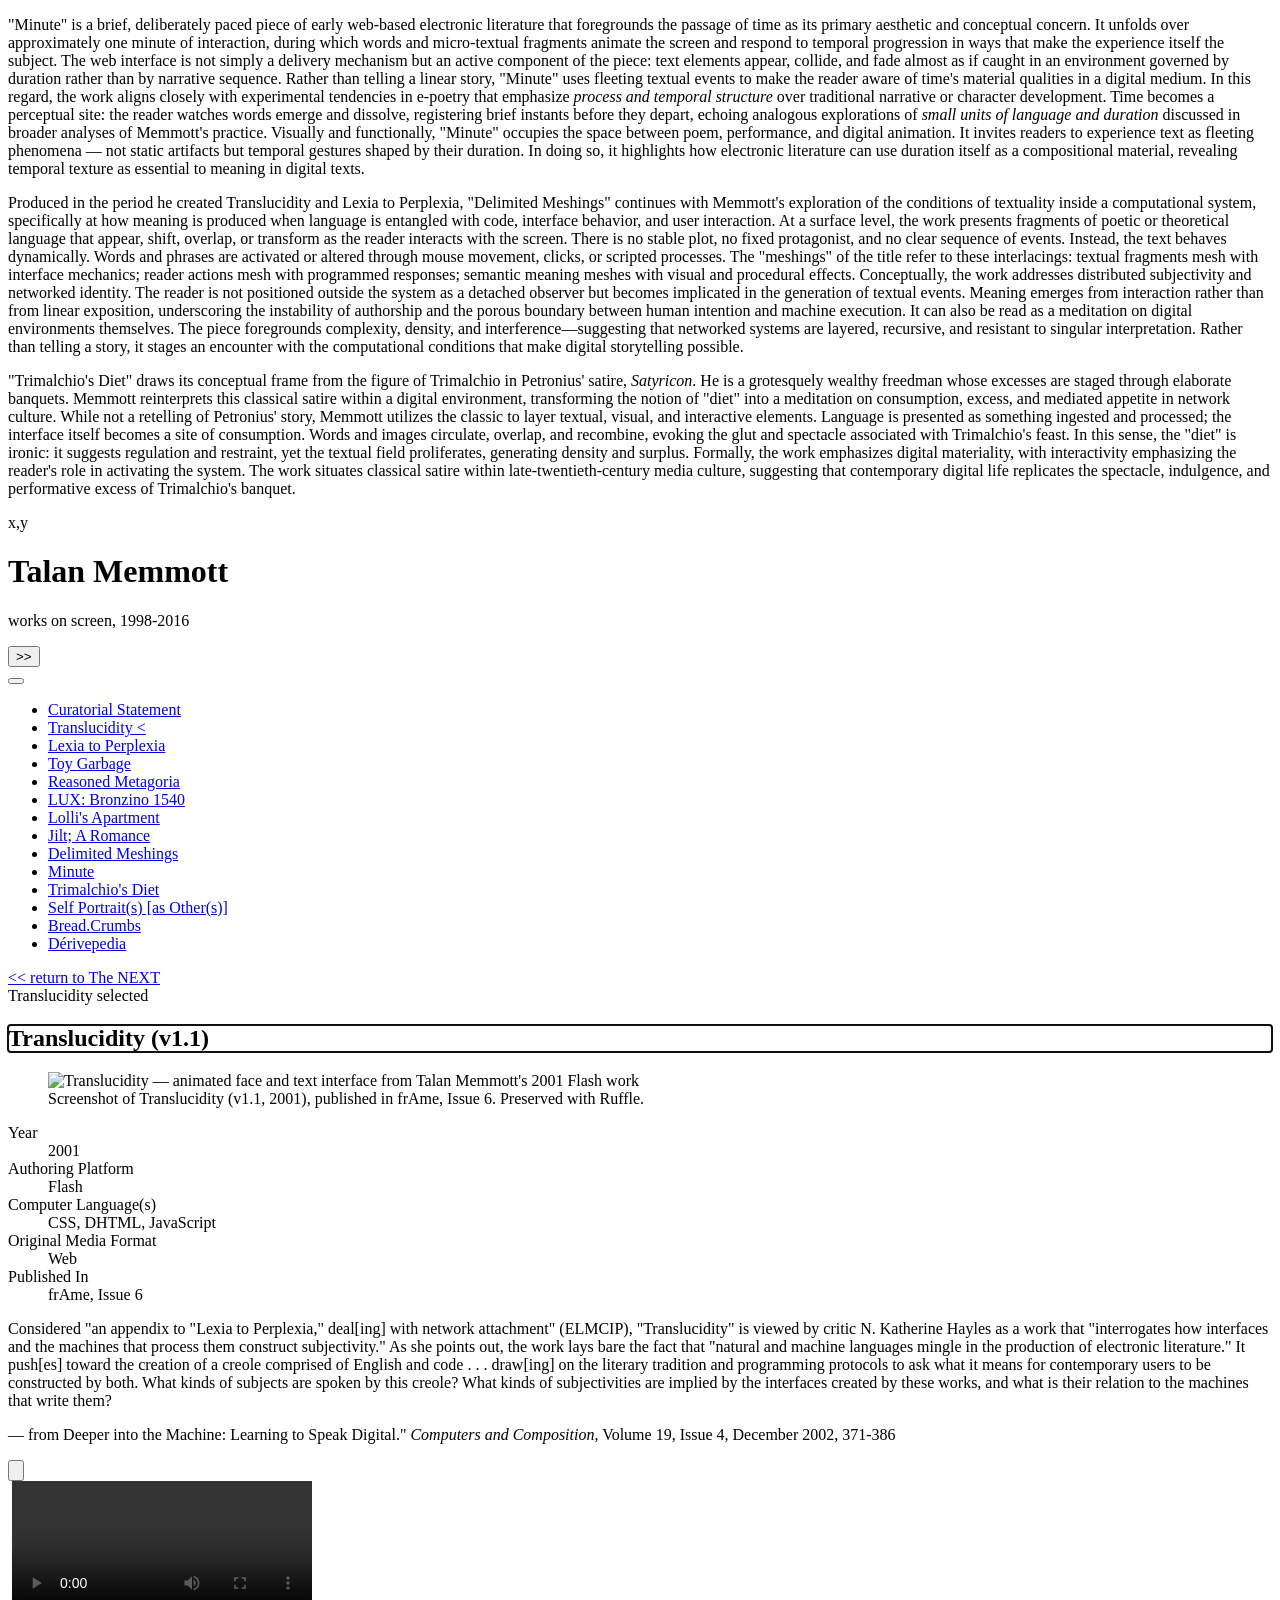
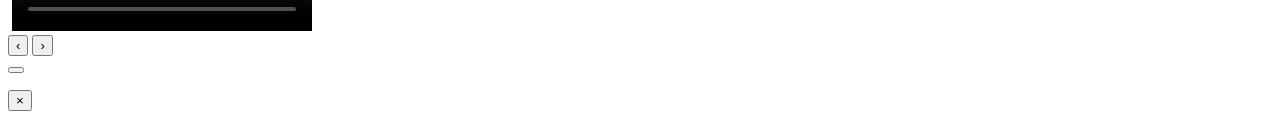
==== index.html @ 2b9c3b38 "Added copy" ====
<!DOCTYPE html>
<html lang="en">

<head>
	<meta charset="utf-8">
	<title>Talan Memmott | Works on Screen, 1998-2016 | The NEXT</title>
	<meta name="description"
		content="An exhibition of 13 works of net art by Talan Memmott held by The NEXT, exploring the aesthetic of code, language, and code language. Curated by Dene Grigar. 3 March – 27 July 2026.">
	<link rel="canonical" href="https://dtc-wsuv.org/electronic-literature-lab/">
	<meta name="viewport" content="width=device-width, initial-scale=1">
	<link rel="stylesheet" type="text/css" href="css/reset.css">
	<link rel="stylesheet" type="text/css" href="css/styles.css">
	<link rel="icon" href="img/ell-logomark.ico" sizes="32x32">
	<link rel="icon" href="img/ell-logomark.svg" type="image/svg+xml">
	<link rel="apple-touch-icon" href="img/favicon.png">
</head>

<body>

	<div class="bg-layer bg-grid" aria-hidden="true"></div>

	<div class="bg-layer bg-text" aria-hidden="true">
		<div class="bg-text-col" id="bg-col-0"></div>
		<div class="bg-text-col" id="bg-col-1"></div>
		<div class="bg-text-col" id="bg-col-2"></div>
	</div>

	<div class="bg-xy" aria-hidden="true">x,y</div>
	<div class="bg-texture" aria-hidden="true"></div>

	<header>
		<div class="header-titles">
			<h1>Talan Memmott</h1>
			<p class="subtitle">works on screen, 1998-2016</p>
		</div>
		<button class="nav-arrow" id="next-btn" aria-label="Next work">&gt;&gt;</button>
	</header>

	<button class="menu-toggle" aria-controls="sidebar-nav" aria-expanded="false" aria-label="Toggle navigation menu">
		<span class="bar"></span>
		<span class="bar"></span>
		<span class="bar"></span>
	</button>

	<div class="page-layout">

		<nav id="sidebar-nav" class="sidebar-nav" aria-label="Exhibition works">
			<ul role="list" id="works-nav-list"></ul>
			<a href="https://the-next.eliterature.org" class="return-link" id="return-link">&lt;&lt; return to The
				NEXT</a>
		</nav>

		<main id="main-content" class="main-content">
			<div aria-live="polite" aria-atomic="true" class="sr-only" id="live-region"></div>
			<article class="work-section" id="work-article" aria-labelledby="work-heading"></article>
			<div class="persistent-footer">
				<button id="eye-btn" class="eye-btn" aria-label="Toggle line" aria-pressed="false">
					<img src="img/eye.png" alt="" class="footer-eye">
				</button>
			</div>
		</main>

	</div>

	<script>
		var works = [
			{
				id: 'curatorial-statement',
				title: 'Curatorial Statement',
				type: 'statement',
				byline: 'by Dene Grigar, Curator at The NEXT and Director of the Electronic Literature Lab',
				body: [
					'During the Traversals of Talan Memmott\'s net art pieces that took place in summer 2025 in the Electronic Literature Lab, I realized that The NEXT held, among its 47 collections, some of the only copies of his prodigious output––and just 13 works, at that. Those of us who cut our teeth on pioneering works produced for the Web in the late 1990s and early 2000s, replete with their ingenious programming and ground-breaking design, know their contributions to art and digital culture and understand the impetus for holding on to Talan\'s works and showcasing them for later audiences to explore and enjoy. Criticism by N. Katherine Hayles, Lisa Swanstrom, Mark Marino, and others who mark the genius of Talan\'s art and establish his output as canonical for the field drive us even more resolutely toward holding on to them.',
					'The title "Talan Memmott: Works on Screen, 1998-2016," directly borrows from titles used to describe the mediums on which fine art is produced, such as "works on paper." A trained artist who was the first graduate fellow in electronic writing at Brown University and received an MFA from the university in Literary Arts and Electronic Writing in 2004, Talan established himself, early on, as a net artist whose medium of production is the computer. Put simply, the screen serves as his canvas, and the area of the monitor outlining it, his frame. One can get a sense of this concept when looking at the landing screen of "Lexia to Perplexia" where he states that the work is intended for a screen resolution of 1024 x 768. In 2000 a viewer using a standard 15" Apple Studio Display would, indeed, experience the work in the way he had developed it. However, those accessing it on the 17" Apple Cinema display that was also available at the time whose resolution is 1280 x 1024 (and higher) or any of us today looking at it on a display with a 1768 x 1117 resolution would experience a work that looks smaller than he had intended it. Thus, like water colorists who use 100% cotton paper because of its strength, absorption, and other desirable features and avoid printer paper due to buckling, sizing constraints, and other undesirable features, net artists like Talan take advantage of the medium\'s affordances, such as screen properties, when producing their art. His art is "for the screen."',
					'Because Talan\'s works in The NEXT belong to seven of its collections and not contained in a collection of their own, we thought the best way to honor his contributions and vision was to mount one of our "Treasures" exhibitions, featuring all his works we are currently holding in our collections. This approach means that visitors will find 13 works that explore the aesthetic of code, language, and code language, starting in 1998 with "Bread.Crumbs" and "Jilt; a Romance," both published in <em>BeeHive</em>. Also showcased are "Delimited Meshings," "Minute," and "Trimalchio\'s Diet," which appear in <em>Cauldron & Net</em> and <em>BeeHive</em> in 1999. "Reasoned Metagoria," "LUX: Bronzino 1540," and "Translucidity" were published in 2000 in <em>frAme</em> and <em>Riding the Meridian</em>. "Lexia to Perplexia" and "Self Portrait(s) [as Others(s)]" in 2000, both in <em>Riding the Meridian</em>. The last two works, "Toy Garbage" and "Dérivepedia" were published a decade or more later in 2011 and 2016 in the <em>Electronic Literature Collection 3</em> and <em>The New River</em>, respectively. Know that we are in the process of locating more of his works so that we can fill the missing gaps in our collection.',
					'Scholars interested in digital culture and digital publishing should also find the exhibition compelling from the standpoint of the journals in which Talan presented his work. For example, BeeHive, edited by Talan, published the most number of works of all 10 journals collected in The NEXT––a total of 272. It was active for six years, and, along with <em>The New River</em> (1996) and <em>Cauldron & Net</em> (1997), marks one of the earliest. Likewise, <em>frAme</em>, the first documented online journal from the UK, was founded by Sue Thomas and supported through the organization she directed, the trAce Online Writing Centre. Talan published three works during that journal\'s three-year history. Also important to point out is that the oldest journal in The NEXT\'s collection, <em>The New River</em>, remains its longest lived, publishing from 1996 to the present day. Talan\'s most recent work, "Dérivepedia," appears in it in 2016.',
					'We are fortunate that Talan created most of his works in the open Web languages, HTML and JavaScript (JS). This means that net art, like "Jilt; A Romance," have endured over time. He did, however, experiment with DHMTL with six pieces––"Lexia to Perplexia," "LUX: Bronzino 1540," "Reasoned Metagoria," "Lolli\'s Apartment," "Delimited Meshings," and "Bread.Crumbs." Though not a separate language from HTML, DHTML combined HTML, CSS, and JS in a way that made early interactivity possible for browsers like Internet Explorer and Netscape. Updates to browsers over the years, due to security issues and the browser wars, have rendered works produced with DHTML partially or completely inaccessible. With the support of a grant from the Society of American Archivists (SAA), the lab was able to document them via formal Traversals with Talan performing the work through video recordings. Finally, Talan also experimented with Flash for one work we have in The NEXT, "Translucidity." Because this platform is no longer supported on browsers, the lab preserved it using Ruffle, a now common method for making Flash works accessible on the Web.',
					'Speaking about Traversals produced for Talan\'s work, it is important to note that the lab followed the process laid out by Stuart Moulthrop and me for the Pathfinders methodology developed in 2013, onward. This process requires that the work is documented through a video recording of the author or a reader performing it on hardware and with the software that would have been used to experience it when it was first made available to the public. In the case of Talan\'s works, the lab used two different computers for the Traversals: the Apple G4 Flat Panel, released in 2002 and running MacOS 10.3.9; and the G4 "Mirrored Drive Door" (MDD) Tower, released in 2002 and running Mac OS 10.4.6. Both computers were originally shipped with IE 5.0, but we needed to use the earlier 4.5 version because of the substantial changes from 4.5 to 5.0 affected the work, namely to its text size and resolution. "Lexia to Perplexia," which is still found online but only partially functional today on the contemporary browser, can be experienced more fully on the G4 Tower running this software locally.',
					'While the exhibition opened on March 3 in The NEXT with 13 works, we are planning a second phase to launch with the Electronic Literature Organization\'s Media Arts Festival in July. This second version of the exhibition will include critical essays from our collections as well as contemporary ones we commission; video testimonials by scholars and artists; and additional works donated to The NEXT, most recently "Twittering," that Talan has gifted us in January 2026. A video recording of the launch for phase one of the exhibition taking place on March 3 will also be included as part of our documentation.',
					'Thanks and appreciation need to be given to the SAA, which allowed for the lab to use the remaining funds from our grant in support of this exhibition. To Talan for working so closely with us to document his work via the Traversals last summer and his guidance in mounting this exhibition. To Holly Slocum, the Electronic Literature Lab\'s Senior Designer, who produced this gorgeous exhibition site and coded the HTML, CSS, and JS for it. To James Lesperance, the lab\'s Programmer and Preservationist who made sure works were accessible to the public. To Evan Leyden, the lab\'s 2D Animator and Junior Designer who produced the animated banner for The NEXT and GIFs. To Greg Philbrook, the lab\'s Tech Guru who ensured the site functioned in The NEXT and is stored for long-term access. Finally, we thank Washington State University Vancouver for its support of the lab, The NEXT, and my research.'
				]
			},
			{
				id: 'translucidity',
				title: 'Translucidity',
				type: 'work',
				version: 'v1.1',
				year: '2001',
				platform: 'Flash',
				languages: 'CSS, DHTML, JavaScript',
				format: 'Web',
				publishedIn: 'frAme, Issue 6',

				image: 'https://the-next.eliterature.org/img/database/versions/2650/memmott-translucidity-gallery-1.gif',
				media: [
					{ type: 'image', src: 'https://the-next.eliterature.org/img/database/versions/2650/memmott-translucidity-gallery-1.gif', alt: 'Gallery image 1 from Translucidity' },
					{ type: 'image', src: 'https://the-next.eliterature.org/img/database/versions/2650/memmott-translucidity-gallery-2.jpg', alt: 'Gallery image 2 from Translucidity' },
					{ type: 'image', src: 'https://the-next.eliterature.org/img/database/versions/2650/memmott-translucidity-gallery-3.jpg', alt: 'Gallery image 3 from Translucidity' },
					{ type: 'image', src: 'https://the-next.eliterature.org/img/database/versions/2650/memmott-translucidity-gallery-4.jpg', alt: 'Gallery image 4 from Translucidity' },
					{ type: 'iframe', src: 'https://archive.the-next.eliterature.org/trace/preserved/frame/frame6/talan_fr.htm', label: 'Translucidity — view work', alt: 'Translucidity interactive work embedded' }
				],
				imageAlt: 'Translucidity — animated face and text interface from Talan Memmott\'s 2001 Flash work',
				imageCaption: 'Screenshot of Translucidity (v1.1, 2001), published in frAme, Issue 6. Preserved with Ruffle.',
				description: 'Considered "an appendix to "Lexia to Perplexia," deal[ing] with network attachment" (ELMCIP), "Translucidity" is viewed by critic N. Katherine Hayles as a work that "interrogates how interfaces and the machines that process them construct subjectivity." As she points out, the work lays bare the fact that "natural and machine languages mingle in the production of electronic literature." It push[es] toward the creation of a creole comprised of English and code . . . draw[ing] on the literary tradition and programming protocols to ask what it means for contemporary users to be constructed by both. What kinds of subjects are spoken by this creole? What kinds of subjectivities are implied by the interfaces created by these works, and what is their relation to the machines that write them?',
				quoteSource: 'from Deeper into the Machine: Learning to Speak Digital." <em>Computers and Composition</em>, Volume 19, Issue 4, December 2002, 371-386'
			},
			{
				id: 'lexia-to-perplexia',
				title: 'Lexia to Perplexia',
				type: 'work',
				year: '2000',
				platform: '—',
				languages: 'CSS, DHTML, JavaScript',
				format: 'Web',
				publishedIn: 'The Iowa Review Web, Vol. 2',

				image: 'https://the-next.eliterature.org/img/database/versions/420/memmott-lexia-to-perplexia-gallery-1.jpg',
				media: [
					{ type: 'image', src: 'https://the-next.eliterature.org/img/database/versions/420/memmott-lexia-to-perplexia-gallery-1.jpg', alt: 'Gallery image 1 from Lexia to Perplexia' },
					{ type: 'image', src: 'https://the-next.eliterature.org/img/database/versions/420/memmott-lexia-to-perplexia-gallery-2.jpg', alt: 'Gallery image 2 from Lexia to Perplexia' },
					{ type: 'image', src: 'https://the-next.eliterature.org/img/database/versions/420/memmott-lexia-to-perplexia-gallery-3.jpg', alt: 'Gallery image 3 from Lexia to Perplexia' },
					{ type: 'vimeo', src: 'https://player.vimeo.com/video/1111438827?badge=0&autopause=0&player_id=0&app_id=58479&autoplay=1', label: 'Talan Memmott\'s "Lexia to Perplexia" (2000), performed by Memmott', alt: 'Traversal video of Lexia to Perplexia' }
				],
				imageAlt: 'Lexia to Perplexia — layered text and symbolic notation over a dark interface',
				imageCaption: 'Screenshot of Lexia to Perplexia (2000), published in The Iowa Review Web.',
				description: '"Lexia to Perplexia" is a deconstructive/grammatological examination of the "delivery machine." The text of the work falls into the gaps between theory and fiction. The work makes wide use of DHTML and JavaScript. At times its interactive features override the source text, leading to a fragmentary reading experience. In essence, the text does what it says: in that, certain theoretical attributes are not displayed as text but are incorporated into the functionality of the work. Additionally, "Lexia to Perplexia" explores new terms for the processes and phenomena of attachment. Terms such as "metastrophe" and "intertimacy" work as sparks within the piece and are meant to inspire further thought and exploration. There is also a play between the rigorous and the frivolous in this "exe.termination of terms."" The "Lexia to Perplexia" interface is designed as a diagrammatic metaphor, emphasizing the local (user) and remote (server) poles of network attachment while exploring the "intertimate" hidden spaces of the process.',
				quoteSource: 'from <em>Electronic Literature Collection</em>, Volume 1'
			},
			{
				id: 'toy-garbage',
				title: 'Toy Garbage',
				type: 'work',
				year: '2011',
				platform: '—',
				languages: 'CSS, DHTML, JavaScript',
				format: 'Web',
				publishedIn: 'Electronic Literature Collection, Vol. 3',

				image: 'https://the-next.eliterature.org/img/database/versions/822/memmott-toy-garbage-gallery-1.gif',
				media: [
					{ type: 'image', src: 'https://the-next.eliterature.org/img/database/versions/822/memmott-toy-garbage-gallery-1.gif', alt: 'Gallery image 1 from Toy Garbage' },
					{ type: 'image', src: 'https://the-next.eliterature.org/img/database/versions/822/memmott-toy-garbage-gallery-2.jpg', alt: 'Gallery image 2 from Toy Garbage' },
					{ type: 'iframe', src: 'https://collection.eliterature.org/3/work.html?work=toy-garbage', label: 'Toy Garbage — view work', alt: 'Toy Garbage interactive work embedded' }
				],
				imageAlt: 'Toy Garbage — generative text poem with capitalized toy names and darkly satirical phrases',
				imageCaption: 'Screenshot of Toy Garbage (2011), published in Electronic Literature Collection, Vol. 3, 2016.',
				description: 'Talan Memmott\'s remix of "Taroko Gorge" is at first startling to behold, relying on a pastel background of brightly-colored stripes and the infamous Comic Sans delivering poems about Barbies and Raggedy Ann. All of the letters are capitalized, creating a look that is reminiscent of an over-zealous marketing campaign or child-oriented website. This playful look is very different from most of the "Taroko Gorge" aesthetics, and serves as an appropriate aesthetic for a work that creates a virtual playroom of toxic, hazardous, and even destructive toys. Many of the toys referenced in the text are iconic (if not necessarily well-loved), from the early artificial life Furbies to the not-quite-Nintendo "Pinkachus."" This remix takes the reader on a journey far from the natural imagery of Montfort\'s original work.',
				quoteSource: 'from <em>Electronic Literature Collection</em>, Volume 3'
			},
			{
				id: 'reasoned-metagoria',
				title: 'Reasoned Metagoria',
				type: 'work',
				year: '2000',
				platform: '—',
				languages: 'CSS, DHTML, JavaScript',
				format: 'Web',
				publishedIn: 'frAme, Issue 3',

				image: 'https://the-next.eliterature.org/img/database/versions/335/memmott-reasoned-metagoria-gallery-1.gif',
				media: [
					{ type: 'image', src: 'https://the-next.eliterature.org/img/database/versions/335/memmott-reasoned-metagoria-gallery-1.gif', alt: 'Gallery image 1 from Reasoned Metagoria' },
					{ type: 'image', src: 'https://the-next.eliterature.org/img/database/versions/335/memmott-reasoned-metagoria-gallery-2.jpg', alt: 'Gallery image 2 from Reasoned Metagoria' },
					{ type: 'image', src: 'https://the-next.eliterature.org/img/database/versions/335/memmott-reasoned-metagoria-gallery-3.jpg', alt: 'Gallery image 3 from Reasoned Metagoria' },
					{ type: 'image', src: 'https://the-next.eliterature.org/img/database/versions/335/memmott-reasoned-metagoria-gallery-4.jpg', alt: 'Gallery image 4 from Reasoned Metagoria' },
					{ type: 'iframe', src: 'https://archive.the-next.eliterature.org/trace/preserved/frame/frame3/articles/metagoria/reasoned-metagoria3_updated/index.html', label: 'Reasoned Metagoria — view work', alt: 'Reasoned Metagoria interactive work embedded' }
				],
				imageAlt: 'Reasoned Metagoria — hypermedia essay interface with layered text and navigational elements',
				imageCaption: 'Screenshot of Reasoned Metagoria (2000), published in frAme, Issue 3.',
				description: '"Reasoned Metagoria" represents an early and conceptually important position in the author\'s body of electronic literature, appearing in broader theoretical discussions of digital poetics and networked textuality. For Memmott, "metagoria" suggests a semiotic condition in which meaning is distributed across networked, procedural, and interface-based structures rather than confined to linear language. In this framework, "Reasoned Metagoria" privileges inference, association, and interaction over narrative continuity. Critics of electronic literature—particularly those concerned with code–text hybridity—would situate the work within a strain of late-1990s digital poetics that foregrounds the computational substrate. Language operates not as a transparent vehicle for meaning but as a surface entangled with code, design, and interface behavior. The work exemplifies the experimental ambition of early web-based literature, rejecting print conventions and insisting on medium specificity. At the same time, its opacity and resistance to stable narrative coherence challenges readers unaccustomed to non-linear, system-driven textual environments.',
				quoteSource: ''
			},
			{
				id: 'lux-bronzino-1540',
				title: 'LUX: Bronzino 1540',
				type: 'work',
				year: '2000',
				platform: '—',
				languages: 'CSS, DHTML, JavaScript',
				format: 'Web',
				publishedIn: 'frAme, Issue 4',

				image: 'https://the-next.eliterature.org/img/database/versions/341/memmott-lux-gallery-1.gif',
				media: [
					{ type: 'image', src: 'https://the-next.eliterature.org/img/database/versions/341/memmott-lux-gallery-1.gif', alt: 'Gallery image 1 from LUX: Bronzino 1540' },
					{ type: 'image', src: 'https://the-next.eliterature.org/img/database/versions/341/memmott-lux-gallery-2.jpg', alt: 'Gallery image 2 from LUX: Bronzino 1540' },
					{ type: 'image', src: 'https://the-next.eliterature.org/img/database/versions/341/memmott-lux-gallery-3.jpg', alt: 'Gallery image 3 from LUX: Bronzino 1540' },
					{ type: 'image', src: 'https://the-next.eliterature.org/img/database/versions/341/memmott-lux-gallery-4.jpg', alt: 'Gallery image 4 from LUX: Bronzino 1540' },
					{ type: 'vimeo', src: 'https://player.vimeo.com/video/1113992288?badge=0&autopause=0&player_id=0&app_id=58479&autoplay=1', label: 'Talan Memmott\'s "LUX: Bronzino 1540" (2000), performed by Talan Memmott', alt: 'Traversal video of LUX: Bronzino 1540' },
					{ type: 'iframe', src: 'https://archive.the-next.eliterature.org/trace/original/frame4/memmott/index.html', label: 'LUX: Bronzino 1540 — view work', alt: 'LUX: Bronzino 1540 interactive work embedded' }
				],
				imageAlt: 'LUX: Bronzino 1540 — animated hypermedia deconstruction of Bronzino\'s The Exposure of Luxury',
				imageCaption: 'Screenshot of LUX: Bronzino 1540 (2000), published in frAme, Issue 4.',
				description: '"LUX: Bronzino 1540" is a "hypermedia work, or ficto-crit[i]cal art history [that] deconstructs, contextualizes and manipulates the Bronzino painting, "The Exposure of Luxury." The painting in its entirety is never viewable in the piece; rather, the contexts, characters, and insinuated actions of the painting are displaced and replaced by other contexts, both relevant and fanciful. From Greek Mythology and French Aristocratic Private Theater (salon) to the work of Bataille, Artaud, Fragonard, Watteau, Balthus, the piece touches upon diverse sources as it strives to produce a frivolous body of erotics."',
				quoteSource: 'from <em>frAme</em>, Issue 4, 2000'
			},
			{
				id: 'lollis-apartment',
				title: "Lolli's Apartment",
				type: 'work',
				year: '2000',
				platform: '—',
				languages: 'CSS, DHTML, JavaScript',
				format: 'Web',
				publishedIn: 'Riding the Meridian',

				image: 'https://the-next.eliterature.org/img/database/versions/586/memmott-lollis-apartment-gallery-1.jpg',
				media: [
					{ type: 'image', src: 'https://the-next.eliterature.org/img/database/versions/586/memmott-lollis-apartment-gallery-1.jpg', alt: "Gallery image 1 from Lolli's Apartment" },
					{ type: 'image', src: 'https://the-next.eliterature.org/img/database/versions/586/memmott-lollis-apartment-gallery-2.jpg', alt: "Gallery image 2 from Lolli's Apartment" },
					{ type: 'image', src: 'https://the-next.eliterature.org/img/database/versions/586/memmott-lollis-apartment-gallery-3.jpg', alt: "Gallery image 3 from Lolli's Apartment" },
					{ type: 'image', src: 'https://the-next.eliterature.org/img/database/versions/586/memmott-lollis-apartment-gallery-4.jpg', alt: "Gallery image 4 from Lolli's Apartment" },
					{ type: 'vimeo', src: 'https://player.vimeo.com/video/1113991100?badge=0&autopause=0&player_id=0&app_id=58479&autoplay=1', label: 'Talan Memmott\'s "Lolli\'s Apartment" (2000), performed by Talan Memmott', alt: 'Traversal video of Lolli\'s Apartment' },
					{ type: 'iframe', src: 'https://archive.the-next.eliterature.org/meridian/preserved/talan/rawmech-00.html', label: 'Lolli\'s Apartment — view work', alt: 'Lolli\'s Apartment interactive work embedded' }
				],
				imageAlt: "Lolli's Apartment — text-based navigable interior space from Memmott's 2000 web work",
				imageCaption: "Screenshot of Lolli's Apartment (2000), published in Riding the Meridian.",
				description: '"Lolli\'s Apartment" is an early web-based hypertext fiction that uses the metaphor of an apartment space to explore fragmented subjectivity, mediated intimacy, and the instability of narrative in digital environments. It presents an apartment the reader experiences via mouse movement and interactive rollovers. Rooms, objects, and surfaces reveal textual fragments when explored. The apartment also functions as a conceptual architecture — a spatialized interface in which narrative emerges through traversal rather than linear progression. The figure of "Lolli" is less a conventionally developed character than a distributed presence, appearing through shards of text, memory traces, erotic suggestion, and psychological projection. The apartment becomes an externalization of interiority: desire, obsession, voyeurism, and technological mediation are embedded in the environment itself. The reader\'s act of navigating the space parallels an act of intrusion or investigation, implicating the user in the production of meaning. Formally, the work resists closure. There is no single narrative arc to reconstruct. Instead, the text produces an atmosphere of displacement — suggesting a relationship, a past encounter, or a psychological state without resolving it into plot. This ambiguity aligns with late-1990s hypertext aesthetics in which space and interface are treated as narrative devices.',
				quoteSource: '"Introduction"'
			},
			{
				id: 'jilt-a-romance',
				title: 'Jilt; A Romance',
				type: 'work',
				year: '1998',
				platform: '—',
				languages: 'HTML, JavaScript',
				format: 'Web',
				publishedIn: 'BeeHive, Vol. 1, Issue 3',

				image: 'https://the-next.eliterature.org/img/database/versions/32/memmott-jilt-a-romance-gallery-1.gif',
				media: [
					{ type: 'image', src: 'https://the-next.eliterature.org/img/database/versions/32/memmott-jilt-a-romance-gallery-1.gif', alt: 'Gallery image 1 from Jilt; A Romance' },
					{ type: 'image', src: 'https://the-next.eliterature.org/img/database/versions/32/memmott-jilt-a-romance-gallery-2.jpg', alt: 'Gallery image 2 from Jilt; A Romance' },
					{ type: 'image', src: 'https://the-next.eliterature.org/img/database/versions/32/memmott-jilt-a-romance-gallery-3.jpg', alt: 'Gallery image 3 from Jilt; A Romance' },
					{ type: 'vimeo', src: 'https://player.vimeo.com/video/1113989453?badge=0&autopause=0&player_id=0&app_id=58479&autoplay=1', label: 'Talan Memmott\'s "Jilt; A Romance" (1998), performed by Talan Memmott', alt: 'Traversal video of Jilt; A Romance' },
					{ type: 'iframe', src: 'https://archive.the-next.eliterature.org/beehive/preserved/content_apps03/jilt_a_romance/app/app00.html', label: 'Jilt; A Romance — view work', alt: 'Jilt; A Romance interactive work embedded' }
				],
				imageAlt: 'Jilt; A Romance — spare HTML text work from 1998, one of Memmott\'s earliest published pieces',
				imageCaption: 'Screenshot of Jilt; A Romance (1998), published in BeeHive, Vol. 1, Issue 3.',
				description: '"This story is dedicated to no-one, least of all the muse - this text belongs to no-body. Speaking as not the author but the hero - I would hope to venomize the versified. I would hope to produce anxiety throughout the body of this Fury, Hope - a fear of illiterature (language shrunken to mere lexicon, or scattered vernacular...) (what will be written about, against...) (the subject consumes itself...). In this rat infested Pantheon I have seen the hash-cognac transformation of all poetry, the sleepwalking Dystopia and heavy-handed boredom. Hope can\'t stand it - pushing the words back into the poet\'s mouth."',
				quoteSource: 'from the work\'s Introduction'
			},
			{
				id: 'delimited-meshings',
				title: 'Delimited Meshings',
				type: 'work',
				year: '2001',
				platform: 'Flash',
				languages: 'CSS, DHTML, JavaScript',
				format: 'Web',
				publishedIn: 'Cauldron & Net, Vol. 3, Issue 1',

				image: 'https://the-next.eliterature.org/img/database/versions/308/memmott-delimited-meshings-gallery-1.jpg',
				media: [
					{ type: 'image', src: 'https://the-next.eliterature.org/img/database/versions/308/memmott-delimited-meshings-gallery-1.jpg', alt: 'Gallery image 1 from Delimited Meshings' },
					{ type: 'image', src: 'https://the-next.eliterature.org/img/database/versions/308/memmott-delimited-meshings-gallery-2.jpg', alt: 'Gallery image 2 from Delimited Meshings' },
					{ type: 'image', src: 'https://the-next.eliterature.org/img/database/versions/308/memmott-delimited-meshings-gallery-3.jpg', alt: 'Gallery image 3 from Delimited Meshings' },
					{ type: 'iframe', src: 'https://archive.the-next.eliterature.org/cauldronandnet/preserved/volume3/confluence/talan_memmott/delimited_meshings/index.html', label: 'Jilt; A Romance — view work', alt: 'Delimited Meshings interactive work embedded' }
				],
				imageAlt: 'Delimited Meshings — interactive flowchart and Venn diagram with clickable textual layers',
				imageCaption: 'Screenshot of Delimited Meshings (2001), published in Cauldron & Net, Vol. 3, Issue 1.',
				description: 'Produced in the period he created Translucidity and Lexia to Perplexia, "Delimited Meshings" continues with Memmott\'s exploration of the conditions of textuality inside a computational system, specifically at how meaning is produced when language is entangled with code, interface behavior, and user interaction. At a surface level, the work presents fragments of poetic or theoretical language that appear, shift, overlap, or transform as the reader interacts with the screen. There is no stable plot, no fixed protagonist, and no clear sequence of events. Instead, the text behaves dynamically. Words and phrases are activated or altered through mouse movement, clicks, or scripted processes. The "meshings" of the title refer to these interlacings: textual fragments mesh with interface mechanics; reader actions mesh with programmed responses; semantic meaning meshes with visual and procedural effects. Conceptually, the work addresses distributed subjectivity and networked identity. The reader is not positioned outside the system as a detached observer but becomes implicated in the generation of textual events. Meaning emerges from interaction rather than from linear exposition, underscoring the instability of authorship and the porous boundary between human intention and machine execution. It can also be read as a meditation on digital environments themselves. The piece foregrounds complexity, density, and interference—suggesting that networked systems are layered, recursive, and resistant to singular interpretation. Rather than telling a story, it stages an encounter with the computational conditions that make digital storytelling possible.',
				quoteSource: ''
			},
			{
				id: 'minute',
				title: 'Minute',
				type: 'work',
				year: '1999',
				platform: '—',
				languages: 'HTML, JavaScript',
				format: 'Web',
				publishedIn: 'Cauldron & Net, Vol. 1',

				image: 'https://the-next.eliterature.org/img/database/versions/258/memmott-minute-gallery-1.gif',
				media: [
					{ type: 'image', src: 'https://the-next.eliterature.org/img/database/versions/258/memmott-minute-gallery-1.gif', alt: 'Gallery image 1 from Minute' },
					{ type: 'image', src: 'https://the-next.eliterature.org/img/database/versions/258/memmott-minute-gallery-2.jpg', alt: 'Gallery image 2 from Minute' },
					{ type: 'image', src: 'https://the-next.eliterature.org/img/database/versions/258/memmott-minute-gallery-3.jpg', alt: 'Gallery image 3 from Minute' },
					{ type: 'iframe', src: 'https://archive.the-next.eliterature.org/cauldronandnet/preserved/volume1/talanmemmott/minute.html', label: 'Minute — view work', alt: 'Minute interactive work embedded' }
				],
				imageAlt: 'Minute — timed web work tracking textual transformation across sixty seconds',
				imageCaption: 'Screenshot of Minute (1999), published in Cauldron & Net, Vol. 1.',
				description: '"Minute" is a brief, deliberately paced piece of early web-based electronic literature that foregrounds the passage of time as its primary aesthetic and conceptual concern. It unfolds over approximately one minute of interaction, during which words and micro-textual fragments animate the screen and respond to temporal progression in ways that make the experience itself the subject. The web interface is not simply a delivery mechanism but an active component of the piece: text elements appear, collide, and fade almost as if caught in an environment governed by duration rather than by narrative sequence. Rather than telling a linear story, "Minute" uses fleeting textual events to make the reader aware of time\'s material qualities in a digital medium. In this regard, the work aligns closely with experimental tendencies in e-poetry that emphasize <em>process and temporal structure</em> over traditional narrative or character development. Time becomes a perceptual site: the reader watches words emerge and dissolve, registering brief instants before they depart, echoing analogous explorations of <em>small units of language and duration</em> discussed in broader analyses of Memmott\'s practice. Visually and functionally, "Minute" occupies the space between poem, performance, and digital animation. It invites readers to experience text as fleeting phenomena — not static artifacts but temporal gestures shaped by their duration. In doing so, it highlights how electronic literature can use duration itself as a compositional material, revealing temporal texture as essential to meaning in digital texts.',
				quoteSource: ''
			},
			{
				id: 'trimalchios-diet',
				title: "Trimalchio's Diet",
				type: 'work',
				year: '1999',
				platform: '—',
				languages: 'HTML',
				format: 'Web',
				publishedIn: 'BeeHive, Vol. 2, Issue 2',

				image: 'https://the-next.eliterature.org/img/database/versions/71/memmott-trimalchios-diet-gallery-1.gif',
				media: [
					{ type: 'image', src: 'https://the-next.eliterature.org/img/database/versions/71/memmott-trimalchios-diet-gallery-1.gif', alt: "Gallery image 1 from Trimalchio's Diet" },
					{ type: 'image', src: 'https://the-next.eliterature.org/img/database/versions/71/memmott-trimalchios-diet-gallery-2.jpg', alt: "Gallery image 2 from Trimalchio's Diet" },
					{ type: 'image', src: 'https://the-next.eliterature.org/img/database/versions/71/memmott-trimalchios-diet-gallery-3.jpg', alt: "Gallery image 3 from Trimalchio's Diet" },
					{ type: 'iframe', src: 'https://archive.the-next.eliterature.org/beehive/preserved/content_apps22/trim/v3.html', label: 'Trimalchio\'s Diet — view work', alt: 'Trimalchio\'s Diet interactive work embedded' }
				],
				imageAlt: "Trimalchio's Diet — richly layered HTML work evoking the baroque excess of Petronius",
				imageCaption: "Screenshot of Trimalchio's Diet (1999), published in BeeHive, Vol. 2, Issue 2.",
				description: '"Trimalchio\'s Diet" draws its conceptual frame from the figure of Trimalchio in Petronius\' satire, <em>Satyricon</em>. He is a grotesquely wealthy freedman whose excesses are staged through elaborate banquets. Memmott reinterprets this classical satire within a digital environment, transforming the notion of "diet" into a meditation on consumption, excess, and mediated appetite in network culture. While not a retelling of Petronius\' story, Memmott utilizes the classic to layer textual, visual, and interactive elements. Language is presented as something ingested and processed; the interface itself becomes a site of consumption. Words and images circulate, overlap, and recombine, evoking the glut and spectacle associated with Trimalchio\'s feast. In this sense, the "diet" is ironic: it suggests regulation and restraint, yet the textual field proliferates, generating density and surplus. Formally, the work emphasizes digital materiality, with interactivity emphasizing the reader\'s role in activating the system. The work situates classical satire within late-twentieth-century media culture, suggesting that contemporary digital life replicates the spectacle, indulgence, and performative excess of Trimalchio\'s banquet.',
				quoteSource: ''
			},
			{
				id: 'self-portrait',
				title: 'Self Portrait(s) [as Other(s)]',
				type: 'work',
				year: '2003',
				platform: '—',
				languages: 'CSS, HTML, JavaScript',
				format: 'Web',
				publishedIn: 'The Iowa Review Web, Vol. 5',

				image: 'https://the-next.eliterature.org/img/database/versions/441/memmott-self-portrait-s-as-other-s-gallery-1.gif',
				media: [
					{ type: 'image', src: 'https://the-next.eliterature.org/img/database/versions/441/memmott-self-portrait-s-as-other-s-gallery-1.gif', alt: 'Gallery image 1 from Self Portrait(s) [as Other(s)]' },
					{ type: 'image', src: 'https://the-next.eliterature.org/img/database/versions/441/memmott-self-portrait-s-as-other-s-gallery-2.jpg', alt: 'Gallery image 2 from Self Portrait(s) [as Other(s)]' },
					{ type: 'image', src: 'https://the-next.eliterature.org/img/database/versions/441/memmott-self-portrait-s-as-other-s-gallery-3.jpg', alt: 'Gallery image 3 from Self Portrait(s) [as Other(s)]' },
					{ type: 'iframe', src: 'https://collection.eliterature.org/1/works/memmott__self_portraits_as_others.html', label: 'Self Portrait(s) [as Other(s)] — view work', alt: 'Self Portrait(s) [as Other(s)] interactive work embedded' }
				],
				imageAlt: 'Self Portrait(s) [as Other(s)] — recombinant portrait generator mixing painted self-portraits and biographical texts',
				imageCaption: 'Screenshot of Self Portrait(s) [as Other(s)] (2003), published in The Iowa Review Web, Vol. 5.',
				description: '"Self Portrait(s) [as Other(s)]" is a recombinant portrait and biography generator. The piece recombines the self-portraits of a dozen well-known painters as well as biographical text on each. Accordingly, the generated pictorial and textual portraits are no longer self portraits, but "selves" portraits, with subjects that are more than one. The piece deals with identity in an art-historical context, self-identity for any given artist, and identification as a process. There are over 120,000,000 possible recombinations.',
				quoteSource: 'from author description, <em>Electronic Literature Collection</em>, Volume 1'
			},
			{
				id: 'bread-crumbs',
				title: 'Bread.Crumbs',
				type: 'work',
				year: '1998',
				platform: '—',
				languages: 'DHTML, JavaScript',
				format: 'Web',
				publishedIn: 'BeeHive, Vol. 1, Issue 1',

				image: 'https://the-next.eliterature.org/img/database/versions/10/memmott-bread-crumbs-gallery-1.gif',
				media: [
					{ type: 'image', src: 'https://the-next.eliterature.org/img/database/versions/10/memmott-bread-crumbs-gallery-1.gif', alt: 'Gallery image 1 from Bread.Crumbs' },
					{ type: 'image', src: 'https://the-next.eliterature.org/img/database/versions/10/memmott-bread-crumbs-gallery-2.jpg', alt: 'Gallery image 2 from Bread.Crumbs' },
					{ type: 'iframe', src: 'https://archive.the-next.eliterature.org/beehive/preserved/content_apps/bread/index.html', label: 'Bread.Crumbs — view work', alt: 'Bread.Crumbs interactive work embedded' }
				],
				imageAlt: 'Bread.Crumbs — sparse typographic layout of textual fragments across a browser window',
				imageCaption: 'Screenshot of Bread.Crumbs (1998), published in BeeHive, Vol. 1, Issue 1.',
				description: 'An early example of web-based literary playfulness and intertextual experimentation emerging in the late 1990s, Bread.Crumbs opens with a self-conscious declaration that it riffs on a fictional "scratch novel" titled <em>CRACKED EGGS AND WASTED TIME</em>. The introduction signals the work\'s literary ambition while simultaneously undermining traditional narrative expectations: it claims roots in misreadings of D. H. Lawrence\'s <em>Women in Love</em> alongside <em>The Egyptian Book of the Dead</em>, then commingles these allusions with "additional nonsense," framing "Bread.Crumbs" as a playful hybrid rather than a straightforward adaptation. Visually and structurally, the piece makes use of early web techniques — image elements and a loose collage of textual fragments — to evoke a sense of drifting through ideas rather than traversing a conventional plot. The title itself, "Bread.Crumbs", suggests fragmentation and trace: like the trail of crumbs in fairy tales, the reader collects textual and visual fragments scattered across the interface. However, these fragments rarely cohere into a unified narrative; instead, they perform intertextual play and literary reference that invite interpretation through juxtaposition rather than sequence.',
				quoteSource: ''
			},
			{
				id: 'derivepedia',
				title: 'Dérivepedia',
				type: 'work',
				year: '2016',
				platform: '—',
				languages: 'CSS, HTML5, JavaScript',
				format: 'Web',
				publishedIn: 'The New River, Spring 2016',

				image: 'https://the-next.eliterature.org/img/database/versions/2209/memmott-derivepedia-gallery-1.jpg',
				media: [
					{ type: 'image', src: 'https://the-next.eliterature.org/img/database/versions/2209/memmott-derivepedia-gallery-1.jpg', alt: 'Gallery image 1 from Dérivepedia' },
					{ type: 'image', src: 'https://the-next.eliterature.org/img/database/versions/2209/memmott-derivepedia-gallery-2.jpg', alt: 'Gallery image 2 from Dérivepedia' },
					{ type: 'image', src: 'https://the-next.eliterature.org/img/database/versions/2209/memmott-derivepedia-gallery-3.jpg', alt: 'Gallery image 3 from Dérivepedia' },
					{ type: 'image', src: 'https://the-next.eliterature.org/img/database/versions/2209/memmott-derivepedia-gallery-4.jpg', alt: 'Gallery image 4 from Dérivepedia' },
					{ type: 'iframe', src: 'https://archive.the-next.eliterature.org/newriver/preserved/spring-2016/derivepedia/index.html', label: 'Dérivepedia — view work', alt: 'Dérivepedia interactive work embedded' }
				],
				imageAlt: 'Dérivepedia — generative text interface recombining Wikipedia entries into specious encyclopedic prose',
				imageCaption: 'Screenshot of Dérivepedia (2016), published in The New River.',
				description: 'A "recyclopedic" generator of "contextually resistant associations," "Dérivepedia" is "a combinatory and recyclopedic text generator" created by hypermedia artist and writer Talan Memmott, that "recombines sentence fragments from 400 Wikipedia entries to generate specious entries for subjects ranging from Tadpoles And The History Of Weather Satellites To Pliny The Elder: Constructing Ambiguous Witch Trials; from Jimi Hendrix And The Psychology Of Cowpox To Ada Lovelace In The Age Of Cool-Weather Aromatherapy."',
				quoteSource: 'from ELMCIP'
			}
		];

		var currentIndex = 1;

		var _article = document.getElementById('work-article');
		var _liveRegion = document.getElementById('live-region');
		var _nextBtn = document.getElementById('next-btn');
		var _navList = document.getElementById('works-nav-list');

		function esc(str) {
			return String(str)
				.replace(/&/g, '&amp;')
				.replace(/</g, '&lt;')
				.replace(/>/g, '&gt;')
				.replace(/"/g, '&quot;');
		}

		function renderWorkHTML(work) {
			if (work.type === 'statement') {
				return '<h2 id="work-heading" class="work-title">' + esc(work.title) + '</h2>' +
					(work.byline ? '<p class="curatorial-byline">' + esc(work.byline) + '</p>' : '') +
					'<div class="curatorial-body">' +
					work.body.map(function (p) { return '<p>' + p + '</p>'; }).join('') +
					'<div class="curatorial-logos">' +
					'<img src="img/the-next-logo-white.png" alt="The NEXT" class="curatorial-logo">' +
					'<img src="img/ell-logo-white.png" alt="Electronic Literature Lab" class="curatorial-logo">' +
					'<img src="img/washington-state-vancouver-logo-white.png" alt="Washington State University Vancouver" class="curatorial-logo">' +
					'<img src="img/winona-state-logo-white.png" alt="Winona State University" class="curatorial-logo">' +
					'</div>' +
					'</div>';
			}

			var versionStr = work.version ? ' (' + esc(work.version) + ')' : '';
			return '<h2 id="work-heading" class="work-title">' + esc(work.title) + versionStr + '</h2>' +
				'<figure>' +
				'<img class="work-image" src="' + esc(work.image) + '" alt="' + esc(work.imageAlt) + '">' +
				'<figcaption class="sr-only">' + esc(work.imageCaption) + '</figcaption>' +
				'</figure>' +
				'<div class="work-lower">' +
				'<div class="work-meta">' +
				'<dl>' +
				'<div class="meta-group"><dt>Year</dt><dd>' + esc(work.year) + '</dd></div>' +
				'<div class="meta-group"><dt>Authoring Platform</dt><dd>' + esc(work.platform) + '</dd></div>' +
				'<div class="meta-group"><dt>Computer Language(s)</dt><dd>' + esc(work.languages || '—') + '</dd></div>' +
				'<div class="meta-group"><dt>Original Media Format</dt><dd>' + esc(work.format) + '</dd></div>' +
				'<div class="meta-group"><dt>Published In</dt><dd>' + esc(work.publishedIn) + '</dd></div>' +
				'</dl>' +
				'</div>' +
				'<div class="work-quote-area">' +
				'<p class="work-description">' + esc(work.description) + '</p>' +
				'<p class="work-quote-source">\u2014 ' + work.quoteSource + '</p>' +
				'</div>' +
				'</div>';
		}

		function buildNav() {
			_navList.innerHTML = works.map(function (work, i) {
				var isCurrent = i === currentIndex;
				return '<li' + (isCurrent ? ' class="active"' : '') + '>' +
					'<a href="#" data-index="' + i + '"' +
					(isCurrent ? ' aria-current="true"' : '') +
					'>' + esc(work.title) + (isCurrent ? ' &lt;' : '') + '</a></li>';
			}).join('');
		}

		_navList.addEventListener('click', function (e) {
			var link = e.target.closest('a[data-index]');
			if (!link) return;
			e.preventDefault();
			(window.navigateTo || navigateTo)(parseInt(link.getAttribute('data-index'), 10));
			menuToggle.setAttribute('aria-expanded', 'false');
			sidebarNav.classList.remove('is-open');
		});

		function updateNav(index) {
			_navList.querySelectorAll('li').forEach(function (li, i) {
				var isCurrent = i === index;
				var link = li.querySelector('a');
				li.classList.toggle('active', isCurrent);
				if (isCurrent) {
					link.setAttribute('aria-current', 'true');
				} else {
					link.removeAttribute('aria-current');
				}
				link.textContent = works[i].title + (isCurrent ? ' <' : '');
			});
		}

		function updateNextBtn(index) {
			var next = index + 1;
			if (next < works.length) {
				_nextBtn.removeAttribute('disabled');
				_nextBtn.setAttribute('aria-label', 'Next work: ' + works[next].title);
			} else {
				_nextBtn.setAttribute('disabled', '');
				_nextBtn.setAttribute('aria-label', 'No further works');
			}
		}

		function updateBgText(currentIdx) {
			var pool = works.filter(function (w, i) {
				return i !== currentIdx && w.type === 'work';
			});
			for (var i = pool.length - 1; i > 0; i--) {
				var j = Math.floor(Math.random() * (i + 1));
				var tmp = pool[i]; pool[i] = pool[j]; pool[j] = tmp;
			}
			[0, 1, 2].forEach(function (col) {
				var el = document.getElementById('bg-col-' + col);
				if (el && pool[col]) el.innerHTML = '<p>' + pool[col].description + '</p>';
			});
		}

		function navigateTo(index) {
			if (index < 0 || index >= works.length) return;
			currentIndex = index;
			updateBgText(index);

			_article.classList.add('is-transitioning');

			setTimeout(function () {
				_article.innerHTML = renderWorkHTML(works[index]);
				updateNav(index);
				updateNextBtn(index);
				_liveRegion.textContent = works[index].title + ' selected';
				_article.classList.remove('is-transitioning');

				var heading = document.getElementById('work-heading');
				if (heading) {
					heading.setAttribute('tabindex', '-1');
					heading.focus({ preventScroll: true });
				}
			}, 180);
		}

		var menuToggle = document.querySelector('.menu-toggle');
		var sidebarNav = document.getElementById('sidebar-nav');

		menuToggle.addEventListener('click', function () {
			var expanded = this.getAttribute('aria-expanded') === 'true';
			this.setAttribute('aria-expanded', String(!expanded));
			sidebarNav.classList.toggle('is-open', !expanded);
		});

		_nextBtn.addEventListener('click', function () {
			if (currentIndex + 1 < works.length) (window.navigateTo || navigateTo)(currentIndex + 1);
		});

		buildNav();
		navigateTo(currentIndex);
	</script>

	<div id="lightbox" role="dialog" aria-modal="true" aria-label="Fullscreen media view">
		<div id="lb-media-wrap">
			<img id="lb-img" src="" alt="">
			<video id="lb-video" controls playsinline></video>
			<iframe id="lb-iframe" src="" frameborder="0"
				allow="autoplay; fullscreen; picture-in-picture; clipboard-write; encrypted-media; web-share"
				referrerpolicy="strict-origin-when-cross-origin" allowfullscreen title="">
				<p class="lb-iframe-fallback">This work could not be embedded. It may be viewable directly at the
					source.</p>
			</iframe>
		</div>
		<button id="lb-prev" aria-label="Previous item">&#8249;</button>
		<button id="lb-next" aria-label="Next item">&#8250;</button>
		<nav id="lb-strip" aria-label="Media items"></nav>
		<div id="lightbox-info">
			<button id="lb-info-toggle" aria-label="Hide metadata" aria-expanded="true"></button>
			<p id="lightbox-title"></p>
			<dl id="lightbox-meta"></dl>
		</div>
		<button id="lightbox-close" aria-label="Close fullscreen view">×</button>
	</div>

	<script src="https://cdnjs.cloudflare.com/ajax/libs/gsap/3.12.5/gsap.min.js"
		integrity="sha512-7eHRwcbYkK4d9g/6tD/mhkf++eoTHwpNM9woBxtPUBWm67zeAfFC+HrdoE2GanKeocly/VxeLvIqwvCdk7qScg=="
		crossorigin="anonymous" referrerpolicy="no-referrer"></script>

	<script>
		(function () {
			var lightbox = document.getElementById('lightbox');
			var lbMediaWrap = document.getElementById('lb-media-wrap');
			var lbImg = document.getElementById('lb-img');
			var lbVideo = document.getElementById('lb-video');
			var lbIframe = document.getElementById('lb-iframe');
			var lbPrev = document.getElementById('lb-prev');
			var lbNext = document.getElementById('lb-next');
			var lbStrip = document.getElementById('lb-strip');
			var lightboxInfo = document.getElementById('lightbox-info');
			var lightboxTitle = document.getElementById('lightbox-title');
			var lightboxMeta = document.getElementById('lightbox-meta');
			var lightboxClose = document.getElementById('lightbox-close');
			var sourceImg = null;
			var isAnimating = false;
			var mediaIndex = 0;
			var activeWork = null;
			var _mainContent = document.getElementById('main-content');
			var _sidebarNav = document.getElementById('sidebar-nav');
			var _header = document.querySelector('header');
			var _reduceMotion = window.matchMedia('(prefers-reduced-motion: reduce)');

			function populateInfo(work) {
				lightboxTitle.textContent = work.title + (work.version ? ' (' + work.version + ')' : '');
				var fields = [
					{ label: 'Year', value: work.year },
					{ label: 'Authoring Platform', value: work.platform },
					{ label: 'Computer Language(s)', value: work.languages || '—' },
					{ label: 'Original Media Format', value: work.format },
					{ label: 'Published In', value: work.publishedIn }
				];
				lightboxMeta.innerHTML = fields.map(function (f) {
					return '<div class="lb-meta-group"><dt>' + f.label + '</dt><dd>' + f.value + '</dd></div>';
				}).join('');
			}

			function updateArrows() {
				var atStart = mediaIndex === 0;
				var atEnd = mediaIndex === activeWork.media.length - 1;
				gsap.to(lbPrev, { opacity: atStart ? 0.2 : 1, duration: 0.15 });
				gsap.to(lbNext, { opacity: atEnd ? 0.2 : 1, duration: 0.15 });
				lbPrev.disabled = atStart;
				lbNext.disabled = atEnd;
			}

			function applyMedia(item) {
				lbImg.style.display = 'none';
				lbVideo.style.display = 'none';
				lbIframe.style.display = 'none';
				lbVideo.pause();
				lbVideo.src = '';
				lbIframe.src = '';

				if (item.type === 'video') {
					lbVideo.style.display = 'block';
					lbVideo.src = item.src;
					if (item.poster) lbVideo.poster = item.poster;
					lbVideo.load();
				} else if (item.type === 'vimeo' || item.type === 'iframe') {
					lbIframe.style.display = 'block';
					lbIframe.src = item.src;
					lbIframe.title = item.label || item.alt || 'Work';
					if (item.type === 'iframe') {
						lbIframe.setAttribute('tabindex', '0');
						lbIframe.addEventListener('load', function onLoad() {
							lbIframe.focus({ preventScroll: true });
							lbIframe.removeEventListener('load', onLoad);
						});
					}
				} else {
					lbImg.style.display = 'block';
					lbImg.src = item.src;
					lbImg.alt = item.alt || '';
				}
			}

			function buildStrip() {
				lbStrip.innerHTML = activeWork.media.map(function (item, i) {
					var isTraversal = item.type === 'vimeo';
					var isVideo = item.type === 'video';
					var isWork = item.type === 'iframe';
					var label = isTraversal ? 'Traversal' : (isWork ? 'View Work' : (isVideo ? 'Video ' + (i + 1) : 'Image ' + (i + 1)));
					var icon = (isVideo || isTraversal) ? '▶' : (isWork ? '⇱' : '◼');
					return '<button class="lb-strip-item" data-index="' + i + '" aria-label="' + label + '">'
						+ '<span class="lb-strip-icon" aria-hidden="true">' + icon + '</span>'
						+ '<span class="lb-strip-label">' + label + '</span>'
						+ '</button>';
				}).join('');
			}

			lbStrip.addEventListener('click', function (e) {
				var btn = e.target.closest('.lb-strip-item');
				if (btn) {
					e.stopPropagation();
					goTo(parseInt(btn.getAttribute('data-index'), 10));
				}
			});

			function updateStrip() {
				lbStrip.querySelectorAll('.lb-strip-item').forEach(function (btn, i) {
					var active = i === mediaIndex;
					btn.classList.toggle('is-active', active);
					if (active) {
						btn.setAttribute('aria-current', 'true');
					} else {
						btn.removeAttribute('aria-current');
					}
				});
			}

			function goTo(index) {
				if (isAnimating || index < 0 || index >= activeWork.media.length) return;
				gsap.killTweensOf(lbMediaWrap);
				mediaIndex = index;
				gsap.to(lbMediaWrap, {
					opacity: 0, duration: 0.18,
					onComplete: function () {
						applyMedia(activeWork.media[mediaIndex]);
						updateArrows();
						updateStrip();
						gsap.to(lbMediaWrap, { opacity: 1, duration: 0.18 });
					}
				});
			}

			function openLightbox(imgEl) {
				if (isAnimating) return;
				isAnimating = true;
				sourceImg = imgEl;
				activeWork = works[currentIndex];
				mediaIndex = 0;

				populateInfo(activeWork);
				gsap.set(lbMediaWrap, { opacity: 1 });
				applyMedia(activeWork.media[0]);
				buildStrip();
				updateStrip();

				var rect = imgEl.getBoundingClientRect();
				imgEl.style.opacity = '0';

				var reduceMotion = _reduceMotion.matches;
				gsap.set(lightbox, {
					display: 'block',
					left: reduceMotion ? 0 : rect.left,
					top: reduceMotion ? 0 : rect.top,
					width: reduceMotion ? window.innerWidth : rect.width,
					height: reduceMotion ? window.innerHeight : rect.height
				});
				gsap.set([lightboxClose, lightboxInfo, lbPrev, lbNext, lbStrip], { opacity: 0 });
				_mainContent.inert = true;
				_sidebarNav.inert = true;
				_header.inert = true;

				gsap.to(lightbox, {
					left: 0, top: 0,
					width: window.innerWidth,
					height: window.innerHeight,
					duration: reduceMotion ? 0 : 0.55,
					ease: 'power3.inOut',
					onComplete: function () {
						var hasMultiple = activeWork.media.length > 1;
						gsap.to([lightboxInfo, lbStrip, lightboxClose], { opacity: 1, duration: 0.25, stagger: 0.05 });
						gsap.to(lbPrev, { opacity: hasMultiple ? 0.2 : 0, duration: 0.25 });
						gsap.to(lbNext, { opacity: hasMultiple ? 1 : 0, duration: 0.25 });
						lightboxClose.focus();
						isAnimating = false;
					}
				});
			}

			function closeLightbox() {
				if (isAnimating || !sourceImg) return;
				isAnimating = true;
				lbVideo.pause();

				_mainContent.inert = false;
				_sidebarNav.inert = false;
				_header.inert = false;

				var rect = sourceImg.getBoundingClientRect();

				gsap.to([lightboxClose, lightboxInfo, lbPrev, lbNext, lbStrip], {
					opacity: 0, duration: 0.15,
					onComplete: function () {
						gsap.to(lightbox, {
							left: _reduceMotion.matches ? 0 : rect.left,
							top: _reduceMotion.matches ? 0 : rect.top,
							width: _reduceMotion.matches ? window.innerWidth : rect.width,
							height: _reduceMotion.matches ? window.innerHeight : rect.height,
							duration: _reduceMotion.matches ? 0 : 0.5,
							ease: 'power3.inOut',
							onComplete: function () {
								gsap.set(lightbox, { display: 'none' });
								lbVideo.src = '';
								lbIframe.src = '';
								var returning = sourceImg;
								if (returning) {
									returning.style.opacity = '';
									returning.focus({ preventScroll: true });
								}
								sourceImg = null;
								activeWork = null;
								isAnimating = false;
								if (lbInfoCollapsed) {
									lbInfoCollapsed = false;
									lightboxInfo.classList.remove('is-collapsed');
									lbInfoToggle.setAttribute('aria-expanded', 'true');
									lbInfoToggle.setAttribute('aria-label', 'Hide metadata');
									lbInfoToggle.classList.remove('is-up');
								}
							}
						});
					}
				});
			}

			lbPrev.addEventListener('click', function (e) { e.stopPropagation(); goTo(mediaIndex - 1); });
			lbNext.addEventListener('click', function (e) { e.stopPropagation(); goTo(mediaIndex + 1); });

			lightboxClose.addEventListener('click', function (e) { e.stopPropagation(); closeLightbox(); });

			lightbox.addEventListener('click', function (e) {
				var skip = [lbVideo, lbPrev, lbNext, lightboxClose, lightboxInfo];
				if (!skip.some(function (el) { return el.contains(e.target); })) closeLightbox();
			});

			document.addEventListener('keydown', function (e) {
				if (!sourceImg) return;
				if (e.key === 'Escape') closeLightbox();
				if (e.key === 'ArrowLeft') goTo(mediaIndex - 1);
				if (e.key === 'ArrowRight') goTo(mediaIndex + 1);
			});

			_article.addEventListener('click', function (e) {
				if (e.target.classList.contains('work-image')) openLightbox(e.target);
			});

			var lbInfoToggle = document.getElementById('lb-info-toggle');
			var lbInfoCollapsed = false;

			lbInfoToggle.addEventListener('click', function (e) {
				e.stopPropagation();
				lbInfoCollapsed = !lbInfoCollapsed;
				lightboxInfo.classList.toggle('is-collapsed', lbInfoCollapsed);
				lbInfoToggle.setAttribute('aria-expanded', String(!lbInfoCollapsed));
				lbInfoToggle.setAttribute('aria-label', lbInfoCollapsed ? 'Show metadata' : 'Hide metadata');
				lbInfoToggle.classList.toggle('is-up', lbInfoCollapsed);
			});

			// Debounced resize: keep open lightbox filling the viewport
			var _resizeTimer;
			window.addEventListener('resize', function () {
				if (!sourceImg) return;
				clearTimeout(_resizeTimer);
				_resizeTimer = setTimeout(function () {
					gsap.set(lightbox, {
						left: 0, top: 0,
						width: window.innerWidth,
						height: window.innerHeight
					});
				}, 100);
			});

			var _origNav = navigateTo;
			window.navigateTo = function (index) {
				if (sourceImg) {
					lbVideo.pause();
					lbVideo.src = '';
					lbIframe.src = '';
					gsap.set(lightbox, { display: 'none' });
					sourceImg.style.opacity = '';
					_mainContent.inert = false;
					_sidebarNav.inert = false;
					_header.inert = false;
					sourceImg = null; activeWork = null; isAnimating = false;
				}
				_origNav(index);
			};
		}());
	</script>


	<div id="eye-line" aria-hidden="true"></div>

	<script>
		(function () {
			var eyeBtn = document.getElementById('eye-btn');
			var eyeLine = document.getElementById('eye-line');
			var lineOpen = false;

			function getEyeCenter() {
				var rect = eyeBtn.getBoundingClientRect();
				return {
					x: rect.left + rect.width / 2,
					y: rect.top + rect.height / 2
				};
			}

			var _eyeResizeTimer;
			window.addEventListener('resize', function () {
				if (!lineOpen) return;
				clearTimeout(_eyeResizeTimer);
				_eyeResizeTimer = setTimeout(function () {
					var c = getEyeCenter();
					eyeLine.style.top = (c.y - 4) + 'px';
					eyeLine.style.right = (window.innerWidth - c.x + 6) + 'px';
				}, 100);
			});

			eyeBtn.addEventListener('click', function () {
				var c = getEyeCenter();

				// Position line: right edge anchored to eye, extends leftward; offset up/left
				eyeLine.style.top = (c.y - 4) + 'px';
				eyeLine.style.left = '0';
				eyeLine.style.right = (window.innerWidth - c.x + 6) + 'px';

				if (!lineOpen) {
					lineOpen = true;
					eyeBtn.setAttribute('aria-pressed', 'true');
					gsap.set(eyeLine, { scaleX: 0, transformOrigin: 'right center', display: 'block' });
					gsap.to(eyeLine, { scaleX: 1, duration: 0.65, ease: 'power3.out' });
				} else {
					lineOpen = false;
					eyeBtn.setAttribute('aria-pressed', 'false');
					gsap.to(eyeLine, {
						scaleX: 0,
						transformOrigin: 'right center',
						duration: 0.45,
						ease: 'power3.in',
						onComplete: function () { gsap.set(eyeLine, { display: 'none' }); }
					});
				}
			});
		}());
	</script>
	<script src="https://player.vimeo.com/api/player.js"></script>
</body>

</html>
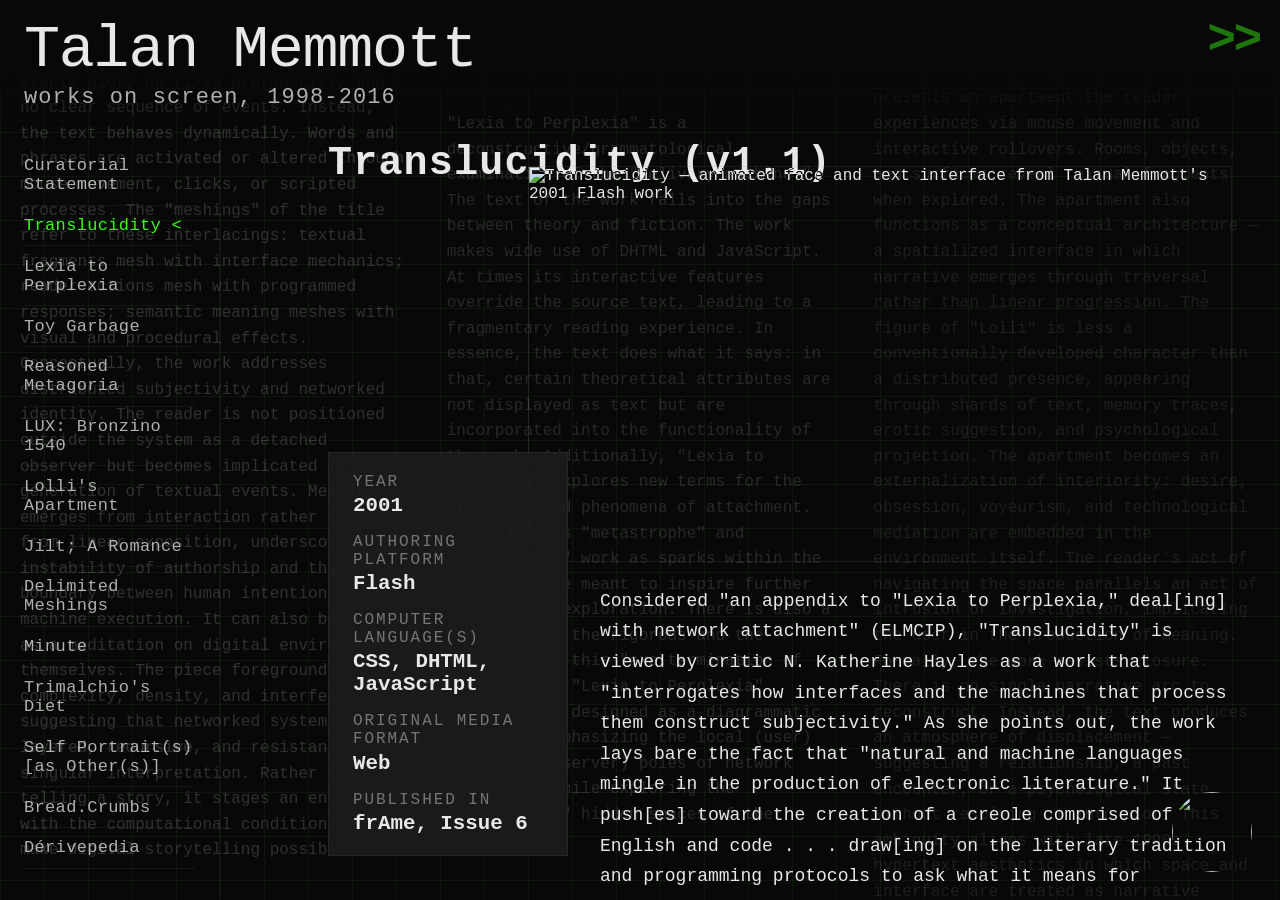
==== commit e97d6972: "Talan updates" ====
--- a/index.html
+++ b/index.html
@@ -93,11 +93,11 @@
 
 				image: 'https://the-next.eliterature.org/img/database/versions/2650/memmott-translucidity-gallery-1.gif',
 				media: [
+					{ type: 'iframe', src: 'https://archive.the-next.eliterature.org/trace/preserved/frame/frame6/talan_fr.htm', label: 'Translucidity — view work', alt: 'Translucidity interactive work embedded', resolution: { w: 800, h: 600 } },
 					{ type: 'image', src: 'https://the-next.eliterature.org/img/database/versions/2650/memmott-translucidity-gallery-1.gif', alt: 'Gallery image 1 from Translucidity' },
 					{ type: 'image', src: 'https://the-next.eliterature.org/img/database/versions/2650/memmott-translucidity-gallery-2.jpg', alt: 'Gallery image 2 from Translucidity' },
 					{ type: 'image', src: 'https://the-next.eliterature.org/img/database/versions/2650/memmott-translucidity-gallery-3.jpg', alt: 'Gallery image 3 from Translucidity' },
-					{ type: 'image', src: 'https://the-next.eliterature.org/img/database/versions/2650/memmott-translucidity-gallery-4.jpg', alt: 'Gallery image 4 from Translucidity' },
-					{ type: 'iframe', src: 'https://archive.the-next.eliterature.org/trace/preserved/frame/frame6/talan_fr.htm', label: 'Translucidity — view work', alt: 'Translucidity interactive work embedded' }
+					{ type: 'image', src: 'https://the-next.eliterature.org/img/database/versions/2650/memmott-translucidity-gallery-4.jpg', alt: 'Gallery image 4 from Translucidity' }
 				],
 				imageAlt: 'Translucidity — animated face and text interface from Talan Memmott\'s 2001 Flash work',
 				imageCaption: 'Screenshot of Translucidity (v1.1, 2001), published in frAme, Issue 6. Preserved with Ruffle.',
@@ -116,10 +116,10 @@
 
 				image: 'https://the-next.eliterature.org/img/database/versions/420/memmott-lexia-to-perplexia-gallery-1.jpg',
 				media: [
+					{ type: 'vimeo', src: 'https://player.vimeo.com/video/1111438827?badge=0&autopause=0&player_id=0&app_id=58479&autoplay=1', label: 'Talan Memmott\'s "Lexia to Perplexia" (2000), performed by Memmott', alt: 'Traversal video of Lexia to Perplexia' },
 					{ type: 'image', src: 'https://the-next.eliterature.org/img/database/versions/420/memmott-lexia-to-perplexia-gallery-1.jpg', alt: 'Gallery image 1 from Lexia to Perplexia' },
 					{ type: 'image', src: 'https://the-next.eliterature.org/img/database/versions/420/memmott-lexia-to-perplexia-gallery-2.jpg', alt: 'Gallery image 2 from Lexia to Perplexia' },
-					{ type: 'image', src: 'https://the-next.eliterature.org/img/database/versions/420/memmott-lexia-to-perplexia-gallery-3.jpg', alt: 'Gallery image 3 from Lexia to Perplexia' },
-					{ type: 'vimeo', src: 'https://player.vimeo.com/video/1111438827?badge=0&autopause=0&player_id=0&app_id=58479&autoplay=1', label: 'Talan Memmott\'s "Lexia to Perplexia" (2000), performed by Memmott', alt: 'Traversal video of Lexia to Perplexia' }
+					{ type: 'image', src: 'https://the-next.eliterature.org/img/database/versions/420/memmott-lexia-to-perplexia-gallery-3.jpg', alt: 'Gallery image 3 from Lexia to Perplexia' }
 				],
 				imageAlt: 'Lexia to Perplexia — layered text and symbolic notation over a dark interface',
 				imageCaption: 'Screenshot of Lexia to Perplexia (2000), published in The Iowa Review Web.',
@@ -138,9 +138,9 @@
 
 				image: 'https://the-next.eliterature.org/img/database/versions/822/memmott-toy-garbage-gallery-1.gif',
 				media: [
+					{ type: 'iframe', src: 'https://collection.eliterature.org/3/works/toy-garbage/toy-garbage.html', label: 'Toy Garbage — view work', alt: 'Toy Garbage interactive work embedded', resolution: { w: 1366, h: 768 } },
 					{ type: 'image', src: 'https://the-next.eliterature.org/img/database/versions/822/memmott-toy-garbage-gallery-1.gif', alt: 'Gallery image 1 from Toy Garbage' },
-					{ type: 'image', src: 'https://the-next.eliterature.org/img/database/versions/822/memmott-toy-garbage-gallery-2.jpg', alt: 'Gallery image 2 from Toy Garbage' },
-					{ type: 'iframe', src: 'https://collection.eliterature.org/3/work.html?work=toy-garbage', label: 'Toy Garbage — view work', alt: 'Toy Garbage interactive work embedded' }
+					{ type: 'image', src: 'https://the-next.eliterature.org/img/database/versions/822/memmott-toy-garbage-gallery-2.jpg', alt: 'Gallery image 2 from Toy Garbage' }
 				],
 				imageAlt: 'Toy Garbage — generative text poem with capitalized toy names and darkly satirical phrases',
 				imageCaption: 'Screenshot of Toy Garbage (2011), published in Electronic Literature Collection, Vol. 3, 2016.',
@@ -159,11 +159,11 @@
 
 				image: 'https://the-next.eliterature.org/img/database/versions/335/memmott-reasoned-metagoria-gallery-1.gif',
 				media: [
+					{ type: 'iframe', src: 'https://archive.the-next.eliterature.org/trace/preserved/frame/frame3/articles/metagoria/reasoned-metagoria3_updated/index.html', label: 'Reasoned Metagoria — view work', alt: 'Reasoned Metagoria interactive work embedded', resolution: { w: 640, h: 480 } },
 					{ type: 'image', src: 'https://the-next.eliterature.org/img/database/versions/335/memmott-reasoned-metagoria-gallery-1.gif', alt: 'Gallery image 1 from Reasoned Metagoria' },
 					{ type: 'image', src: 'https://the-next.eliterature.org/img/database/versions/335/memmott-reasoned-metagoria-gallery-2.jpg', alt: 'Gallery image 2 from Reasoned Metagoria' },
 					{ type: 'image', src: 'https://the-next.eliterature.org/img/database/versions/335/memmott-reasoned-metagoria-gallery-3.jpg', alt: 'Gallery image 3 from Reasoned Metagoria' },
-					{ type: 'image', src: 'https://the-next.eliterature.org/img/database/versions/335/memmott-reasoned-metagoria-gallery-4.jpg', alt: 'Gallery image 4 from Reasoned Metagoria' },
-					{ type: 'iframe', src: 'https://archive.the-next.eliterature.org/trace/preserved/frame/frame3/articles/metagoria/reasoned-metagoria3_updated/index.html', label: 'Reasoned Metagoria — view work', alt: 'Reasoned Metagoria interactive work embedded' }
+					{ type: 'image', src: 'https://the-next.eliterature.org/img/database/versions/335/memmott-reasoned-metagoria-gallery-4.jpg', alt: 'Gallery image 4 from Reasoned Metagoria' }
 				],
 				imageAlt: 'Reasoned Metagoria — hypermedia essay interface with layered text and navigational elements',
 				imageCaption: 'Screenshot of Reasoned Metagoria (2000), published in frAme, Issue 3.',
@@ -182,12 +182,12 @@
 
 				image: 'https://the-next.eliterature.org/img/database/versions/341/memmott-lux-gallery-1.gif',
 				media: [
+					{ type: 'iframe', src: 'https://archive.the-next.eliterature.org/trace/original/frame4/memmott/index.html', label: 'LUX: Bronzino 1540 — view work', alt: 'LUX: Bronzino 1540 interactive work embedded', resolution: { w: 800, h: 600 } },
+					{ type: 'vimeo', src: 'https://player.vimeo.com/video/1113992288?badge=0&autopause=0&player_id=0&app_id=58479&autoplay=1', label: 'Talan Memmott\'s "LUX: Bronzino 1540" (2000), performed by Talan Memmott', alt: 'Traversal video of LUX: Bronzino 1540' },
 					{ type: 'image', src: 'https://the-next.eliterature.org/img/database/versions/341/memmott-lux-gallery-1.gif', alt: 'Gallery image 1 from LUX: Bronzino 1540' },
 					{ type: 'image', src: 'https://the-next.eliterature.org/img/database/versions/341/memmott-lux-gallery-2.jpg', alt: 'Gallery image 2 from LUX: Bronzino 1540' },
 					{ type: 'image', src: 'https://the-next.eliterature.org/img/database/versions/341/memmott-lux-gallery-3.jpg', alt: 'Gallery image 3 from LUX: Bronzino 1540' },
-					{ type: 'image', src: 'https://the-next.eliterature.org/img/database/versions/341/memmott-lux-gallery-4.jpg', alt: 'Gallery image 4 from LUX: Bronzino 1540' },
-					{ type: 'vimeo', src: 'https://player.vimeo.com/video/1113992288?badge=0&autopause=0&player_id=0&app_id=58479&autoplay=1', label: 'Talan Memmott\'s "LUX: Bronzino 1540" (2000), performed by Talan Memmott', alt: 'Traversal video of LUX: Bronzino 1540' },
-					{ type: 'iframe', src: 'https://archive.the-next.eliterature.org/trace/original/frame4/memmott/index.html', label: 'LUX: Bronzino 1540 — view work', alt: 'LUX: Bronzino 1540 interactive work embedded' }
+					{ type: 'image', src: 'https://the-next.eliterature.org/img/database/versions/341/memmott-lux-gallery-4.jpg', alt: 'Gallery image 4 from LUX: Bronzino 1540' }
 				],
 				imageAlt: 'LUX: Bronzino 1540 — animated hypermedia deconstruction of Bronzino\'s The Exposure of Luxury',
 				imageCaption: 'Screenshot of LUX: Bronzino 1540 (2000), published in frAme, Issue 4.',
@@ -206,12 +206,12 @@
 
 				image: 'https://the-next.eliterature.org/img/database/versions/586/memmott-lollis-apartment-gallery-1.jpg',
 				media: [
+					{ type: 'iframe', src: 'https://archive.the-next.eliterature.org/meridian/preserved/talan/rawmech-00.html', label: 'Lolli\'s Apartment — view work', alt: 'Lolli\'s Apartment interactive work embedded', resolution: { w: 640, h: 480 } },
+					{ type: 'vimeo', src: 'https://player.vimeo.com/video/1113991100?badge=0&autopause=0&player_id=0&app_id=58479&autoplay=1', label: 'Talan Memmott\'s "Lolli\'s Apartment" (2000), performed by Talan Memmott', alt: 'Traversal video of Lolli\'s Apartment' },
 					{ type: 'image', src: 'https://the-next.eliterature.org/img/database/versions/586/memmott-lollis-apartment-gallery-1.jpg', alt: "Gallery image 1 from Lolli's Apartment" },
 					{ type: 'image', src: 'https://the-next.eliterature.org/img/database/versions/586/memmott-lollis-apartment-gallery-2.jpg', alt: "Gallery image 2 from Lolli's Apartment" },
 					{ type: 'image', src: 'https://the-next.eliterature.org/img/database/versions/586/memmott-lollis-apartment-gallery-3.jpg', alt: "Gallery image 3 from Lolli's Apartment" },
-					{ type: 'image', src: 'https://the-next.eliterature.org/img/database/versions/586/memmott-lollis-apartment-gallery-4.jpg', alt: "Gallery image 4 from Lolli's Apartment" },
-					{ type: 'vimeo', src: 'https://player.vimeo.com/video/1113991100?badge=0&autopause=0&player_id=0&app_id=58479&autoplay=1', label: 'Talan Memmott\'s "Lolli\'s Apartment" (2000), performed by Talan Memmott', alt: 'Traversal video of Lolli\'s Apartment' },
-					{ type: 'iframe', src: 'https://archive.the-next.eliterature.org/meridian/preserved/talan/rawmech-00.html', label: 'Lolli\'s Apartment — view work', alt: 'Lolli\'s Apartment interactive work embedded' }
+					{ type: 'image', src: 'https://the-next.eliterature.org/img/database/versions/586/memmott-lollis-apartment-gallery-4.jpg', alt: "Gallery image 4 from Lolli's Apartment" }
 				],
 				imageAlt: "Lolli's Apartment — text-based navigable interior space from Memmott's 2000 web work",
 				imageCaption: "Screenshot of Lolli's Apartment (2000), published in Riding the Meridian.",
@@ -230,11 +230,11 @@
 
 				image: 'https://the-next.eliterature.org/img/database/versions/32/memmott-jilt-a-romance-gallery-1.gif',
 				media: [
+					{ type: 'iframe', src: 'https://archive.the-next.eliterature.org/beehive/preserved/content_apps03/jilt_a_romance/app/app00.html', label: 'Jilt; A Romance — view work', alt: 'Jilt; A Romance interactive work embedded', resolution: { w: 640, h: 480 } },
+					{ type: 'vimeo', src: 'https://player.vimeo.com/video/1113989453?badge=0&autopause=0&player_id=0&app_id=58479&autoplay=1', label: 'Talan Memmott\'s "Jilt; A Romance" (1998), performed by Talan Memmott', alt: 'Traversal video of Jilt; A Romance' },
 					{ type: 'image', src: 'https://the-next.eliterature.org/img/database/versions/32/memmott-jilt-a-romance-gallery-1.gif', alt: 'Gallery image 1 from Jilt; A Romance' },
 					{ type: 'image', src: 'https://the-next.eliterature.org/img/database/versions/32/memmott-jilt-a-romance-gallery-2.jpg', alt: 'Gallery image 2 from Jilt; A Romance' },
-					{ type: 'image', src: 'https://the-next.eliterature.org/img/database/versions/32/memmott-jilt-a-romance-gallery-3.jpg', alt: 'Gallery image 3 from Jilt; A Romance' },
-					{ type: 'vimeo', src: 'https://player.vimeo.com/video/1113989453?badge=0&autopause=0&player_id=0&app_id=58479&autoplay=1', label: 'Talan Memmott\'s "Jilt; A Romance" (1998), performed by Talan Memmott', alt: 'Traversal video of Jilt; A Romance' },
-					{ type: 'iframe', src: 'https://archive.the-next.eliterature.org/beehive/preserved/content_apps03/jilt_a_romance/app/app00.html', label: 'Jilt; A Romance — view work', alt: 'Jilt; A Romance interactive work embedded' }
+					{ type: 'image', src: 'https://the-next.eliterature.org/img/database/versions/32/memmott-jilt-a-romance-gallery-3.jpg', alt: 'Gallery image 3 from Jilt; A Romance' }
 				],
 				imageAlt: 'Jilt; A Romance — spare HTML text work from 1998, one of Memmott\'s earliest published pieces',
 				imageCaption: 'Screenshot of Jilt; A Romance (1998), published in BeeHive, Vol. 1, Issue 3.',
@@ -253,10 +253,10 @@
 
 				image: 'https://the-next.eliterature.org/img/database/versions/308/memmott-delimited-meshings-gallery-1.jpg',
 				media: [
+					{ type: 'iframe', src: 'https://archive.the-next.eliterature.org/cauldronandnet/preserved/volume3/confluence/talan_memmott/delimited_meshings/index.html', label: 'Jilt; A Romance — view work', alt: 'Delimited Meshings interactive work embedded', resolution: { w: 800, h: 600 } },
 					{ type: 'image', src: 'https://the-next.eliterature.org/img/database/versions/308/memmott-delimited-meshings-gallery-1.jpg', alt: 'Gallery image 1 from Delimited Meshings' },
 					{ type: 'image', src: 'https://the-next.eliterature.org/img/database/versions/308/memmott-delimited-meshings-gallery-2.jpg', alt: 'Gallery image 2 from Delimited Meshings' },
-					{ type: 'image', src: 'https://the-next.eliterature.org/img/database/versions/308/memmott-delimited-meshings-gallery-3.jpg', alt: 'Gallery image 3 from Delimited Meshings' },
-					{ type: 'iframe', src: 'https://archive.the-next.eliterature.org/cauldronandnet/preserved/volume3/confluence/talan_memmott/delimited_meshings/index.html', label: 'Jilt; A Romance — view work', alt: 'Delimited Meshings interactive work embedded' }
+					{ type: 'image', src: 'https://the-next.eliterature.org/img/database/versions/308/memmott-delimited-meshings-gallery-3.jpg', alt: 'Gallery image 3 from Delimited Meshings' }
 				],
 				imageAlt: 'Delimited Meshings — interactive flowchart and Venn diagram with clickable textual layers',
 				imageCaption: 'Screenshot of Delimited Meshings (2001), published in Cauldron & Net, Vol. 3, Issue 1.',
@@ -275,10 +275,10 @@
 
 				image: 'https://the-next.eliterature.org/img/database/versions/258/memmott-minute-gallery-1.gif',
 				media: [
+					{ type: 'iframe', src: 'https://archive.the-next.eliterature.org/cauldronandnet/preserved/volume1/talanmemmott/minute.html', label: 'Minute — view work', alt: 'Minute interactive work embedded', resolution: { w: 800, h: 600 } },
 					{ type: 'image', src: 'https://the-next.eliterature.org/img/database/versions/258/memmott-minute-gallery-1.gif', alt: 'Gallery image 1 from Minute' },
 					{ type: 'image', src: 'https://the-next.eliterature.org/img/database/versions/258/memmott-minute-gallery-2.jpg', alt: 'Gallery image 2 from Minute' },
-					{ type: 'image', src: 'https://the-next.eliterature.org/img/database/versions/258/memmott-minute-gallery-3.jpg', alt: 'Gallery image 3 from Minute' },
-					{ type: 'iframe', src: 'https://archive.the-next.eliterature.org/cauldronandnet/preserved/volume1/talanmemmott/minute.html', label: 'Minute — view work', alt: 'Minute interactive work embedded' }
+					{ type: 'image', src: 'https://the-next.eliterature.org/img/database/versions/258/memmott-minute-gallery-3.jpg', alt: 'Gallery image 3 from Minute' }
 				],
 				imageAlt: 'Minute — timed web work tracking textual transformation across sixty seconds',
 				imageCaption: 'Screenshot of Minute (1999), published in Cauldron & Net, Vol. 1.',
@@ -297,10 +297,10 @@
 
 				image: 'https://the-next.eliterature.org/img/database/versions/71/memmott-trimalchios-diet-gallery-1.gif',
 				media: [
+					{ type: 'iframe', src: 'https://archive.the-next.eliterature.org/beehive/preserved/content_apps22/trim/v3.html', label: 'Trimalchio\'s Diet — view work', alt: 'Trimalchio\'s Diet interactive work embedded', resolution: { w: 640, h: 480 } },
 					{ type: 'image', src: 'https://the-next.eliterature.org/img/database/versions/71/memmott-trimalchios-diet-gallery-1.gif', alt: "Gallery image 1 from Trimalchio's Diet" },
 					{ type: 'image', src: 'https://the-next.eliterature.org/img/database/versions/71/memmott-trimalchios-diet-gallery-2.jpg', alt: "Gallery image 2 from Trimalchio's Diet" },
-					{ type: 'image', src: 'https://the-next.eliterature.org/img/database/versions/71/memmott-trimalchios-diet-gallery-3.jpg', alt: "Gallery image 3 from Trimalchio's Diet" },
-					{ type: 'iframe', src: 'https://archive.the-next.eliterature.org/beehive/preserved/content_apps22/trim/v3.html', label: 'Trimalchio\'s Diet — view work', alt: 'Trimalchio\'s Diet interactive work embedded' }
+					{ type: 'image', src: 'https://the-next.eliterature.org/img/database/versions/71/memmott-trimalchios-diet-gallery-3.jpg', alt: "Gallery image 3 from Trimalchio's Diet" }
 				],
 				imageAlt: "Trimalchio's Diet — richly layered HTML work evoking the baroque excess of Petronius",
 				imageCaption: "Screenshot of Trimalchio's Diet (1999), published in BeeHive, Vol. 2, Issue 2.",
@@ -319,10 +319,10 @@
 
 				image: 'https://the-next.eliterature.org/img/database/versions/441/memmott-self-portrait-s-as-other-s-gallery-1.gif',
 				media: [
+					{ type: 'iframe', src: 'https://collection.eliterature.org/1/works/memmott__self_portraits_as_others.html', label: 'Self Portrait(s) [as Other(s)] — view work', alt: 'Self Portrait(s) [as Other(s)] interactive work embedded', resolution: { w: 800, h: 600 } },
 					{ type: 'image', src: 'https://the-next.eliterature.org/img/database/versions/441/memmott-self-portrait-s-as-other-s-gallery-1.gif', alt: 'Gallery image 1 from Self Portrait(s) [as Other(s)]' },
 					{ type: 'image', src: 'https://the-next.eliterature.org/img/database/versions/441/memmott-self-portrait-s-as-other-s-gallery-2.jpg', alt: 'Gallery image 2 from Self Portrait(s) [as Other(s)]' },
-					{ type: 'image', src: 'https://the-next.eliterature.org/img/database/versions/441/memmott-self-portrait-s-as-other-s-gallery-3.jpg', alt: 'Gallery image 3 from Self Portrait(s) [as Other(s)]' },
-					{ type: 'iframe', src: 'https://collection.eliterature.org/1/works/memmott__self_portraits_as_others.html', label: 'Self Portrait(s) [as Other(s)] — view work', alt: 'Self Portrait(s) [as Other(s)] interactive work embedded' }
+					{ type: 'image', src: 'https://the-next.eliterature.org/img/database/versions/441/memmott-self-portrait-s-as-other-s-gallery-3.jpg', alt: 'Gallery image 3 from Self Portrait(s) [as Other(s)]' }
 				],
 				imageAlt: 'Self Portrait(s) [as Other(s)] — recombinant portrait generator mixing painted self-portraits and biographical texts',
 				imageCaption: 'Screenshot of Self Portrait(s) [as Other(s)] (2003), published in The Iowa Review Web, Vol. 5.',
@@ -341,9 +341,9 @@
 
 				image: 'https://the-next.eliterature.org/img/database/versions/10/memmott-bread-crumbs-gallery-1.gif',
 				media: [
+					{ type: 'iframe', src: 'https://archive.the-next.eliterature.org/beehive/preserved/content_apps/bread/index.html', label: 'Bread.Crumbs — view work', alt: 'Bread.Crumbs interactive work embedded', resolution: { w: 640, h: 480 } },
 					{ type: 'image', src: 'https://the-next.eliterature.org/img/database/versions/10/memmott-bread-crumbs-gallery-1.gif', alt: 'Gallery image 1 from Bread.Crumbs' },
-					{ type: 'image', src: 'https://the-next.eliterature.org/img/database/versions/10/memmott-bread-crumbs-gallery-2.jpg', alt: 'Gallery image 2 from Bread.Crumbs' },
-					{ type: 'iframe', src: 'https://archive.the-next.eliterature.org/beehive/preserved/content_apps/bread/index.html', label: 'Bread.Crumbs — view work', alt: 'Bread.Crumbs interactive work embedded' }
+					{ type: 'image', src: 'https://the-next.eliterature.org/img/database/versions/10/memmott-bread-crumbs-gallery-2.jpg', alt: 'Gallery image 2 from Bread.Crumbs' }
 				],
 				imageAlt: 'Bread.Crumbs — sparse typographic layout of textual fragments across a browser window',
 				imageCaption: 'Screenshot of Bread.Crumbs (1998), published in BeeHive, Vol. 1, Issue 1.',
@@ -362,11 +362,11 @@
 
 				image: 'https://the-next.eliterature.org/img/database/versions/2209/memmott-derivepedia-gallery-1.jpg',
 				media: [
+					{ type: 'iframe', src: 'https://archive.the-next.eliterature.org/newriver/preserved/spring-2016/derivepedia/index.html', label: 'Dérivepedia — view work', alt: 'Dérivepedia interactive work embedded', resolution: { w: 1366, h: 768 } },
 					{ type: 'image', src: 'https://the-next.eliterature.org/img/database/versions/2209/memmott-derivepedia-gallery-1.jpg', alt: 'Gallery image 1 from Dérivepedia' },
 					{ type: 'image', src: 'https://the-next.eliterature.org/img/database/versions/2209/memmott-derivepedia-gallery-2.jpg', alt: 'Gallery image 2 from Dérivepedia' },
 					{ type: 'image', src: 'https://the-next.eliterature.org/img/database/versions/2209/memmott-derivepedia-gallery-3.jpg', alt: 'Gallery image 3 from Dérivepedia' },
-					{ type: 'image', src: 'https://the-next.eliterature.org/img/database/versions/2209/memmott-derivepedia-gallery-4.jpg', alt: 'Gallery image 4 from Dérivepedia' },
-					{ type: 'iframe', src: 'https://archive.the-next.eliterature.org/newriver/preserved/spring-2016/derivepedia/index.html', label: 'Dérivepedia — view work', alt: 'Dérivepedia interactive work embedded' }
+					{ type: 'image', src: 'https://the-next.eliterature.org/img/database/versions/2209/memmott-derivepedia-gallery-4.jpg', alt: 'Gallery image 4 from Dérivepedia' }
 				],
 				imageAlt: 'Dérivepedia — generative text interface recombining Wikipedia entries into specious encyclopedic prose',
 				imageCaption: 'Screenshot of Dérivepedia (2016), published in The New River.',
@@ -423,7 +423,7 @@
 				'</div>' +
 				'<div class="work-quote-area">' +
 				'<p class="work-description">' + esc(work.description) + '</p>' +
-				'<p class="work-quote-source">\u2014 ' + work.quoteSource + '</p>' +
+				(work.quoteSource ? '<p class="work-quote-source">\u2014 ' + work.quoteSource + '</p>' : '') +
 				'</div>' +
 				'</div>';
 		}
@@ -482,7 +482,12 @@
 			}
 			[0, 1, 2].forEach(function (col) {
 				var el = document.getElementById('bg-col-' + col);
-				if (el && pool[col]) el.innerHTML = '<p>' + pool[col].description + '</p>';
+				if (el && pool[col]) {
+					el.innerHTML = '';
+					var p = document.createElement('p');
+					p.textContent = pool[col].description;
+					el.appendChild(p);
+				}
 			});
 		}
 
@@ -544,7 +549,7 @@
 			<p id="lightbox-title"></p>
 			<dl id="lightbox-meta"></dl>
 		</div>
-		<button id="lightbox-close" aria-label="Close fullscreen view">×</button>
+		<button id="lightbox-close" aria-label="Close fullscreen view"><span class="lb-close-icon" aria-hidden="true">×</span> Close</button>
 	</div>
 
 	<script src="https://cdnjs.cloudflare.com/ajax/libs/gsap/3.12.5/gsap.min.js"
@@ -567,8 +572,12 @@
 			var lightboxClose = document.getElementById('lightbox-close');
 			var sourceImg = null;
 			var isAnimating = false;
+			var lbHistoryLen = 0;
+			var lbInfoCollapsed = false;
+			var activeMediaItem = null;
 			var mediaIndex = 0;
 			var activeWork = null;
+			var lbInfoToggle = document.getElementById('lb-info-toggle');
 			var _mainContent = document.getElementById('main-content');
 			var _sidebarNav = document.getElementById('sidebar-nav');
 			var _header = document.querySelector('header');
@@ -593,17 +602,37 @@
 				var atEnd = mediaIndex === activeWork.media.length - 1;
 				gsap.to(lbPrev, { opacity: atStart ? 0.2 : 1, duration: 0.15 });
 				gsap.to(lbNext, { opacity: atEnd ? 0.2 : 1, duration: 0.15 });
-				lbPrev.disabled = atStart;
-				lbNext.disabled = atEnd;
+				lbPrev.setAttribute('aria-disabled', atStart);
+				lbNext.setAttribute('aria-disabled', atEnd);
+			}
+
+			function scaleIframe() {
+				if (!activeMediaItem || !activeMediaItem.resolution) {
+					lbIframe.style.width = '100%';
+					lbIframe.style.height = '100%';
+					lbIframe.style.zoom = '';
+					return;
+				}
+				var res = activeMediaItem.resolution;
+				var vw = window.innerWidth;
+				var vh = window.innerHeight;
+				var maxW = 800;
+				var maxScale = maxW / res.w;
+				var scale = Math.min(vw / res.w, vh / res.h, maxScale);
+				lbIframe.style.width = res.w + 'px';
+				lbIframe.style.height = res.h + 'px';
+				lbIframe.style.zoom = scale;
 			}
 
 			function applyMedia(item) {
 				lbImg.style.display = 'none';
 				lbVideo.style.display = 'none';
 				lbIframe.style.display = 'none';
+				lbIframe.removeAttribute('tabindex');
 				lbVideo.pause();
 				lbVideo.src = '';
 				lbIframe.src = '';
+				activeMediaItem = null;
 
 				if (item.type === 'video') {
 					lbVideo.style.display = 'block';
@@ -614,12 +643,10 @@
 					lbIframe.style.display = 'block';
 					lbIframe.src = item.src;
 					lbIframe.title = item.label || item.alt || 'Work';
+					activeMediaItem = item;
+					scaleIframe();
 					if (item.type === 'iframe') {
 						lbIframe.setAttribute('tabindex', '0');
-						lbIframe.addEventListener('load', function onLoad() {
-							lbIframe.focus({ preventScroll: true });
-							lbIframe.removeEventListener('load', onLoad);
-						});
 					}
 				} else {
 					lbImg.style.display = 'block';
@@ -684,6 +711,8 @@
 				activeWork = works[currentIndex];
 				mediaIndex = 0;
 
+				lbHistoryLen = history.length;
+				history.pushState({ lightbox: true }, '');
 				populateInfo(activeWork);
 				gsap.set(lbMediaWrap, { opacity: 1 });
 				applyMedia(activeWork.media[0]);
@@ -748,6 +777,7 @@
 								gsap.set(lightbox, { display: 'none' });
 								lbVideo.src = '';
 								lbIframe.src = '';
+								activeMediaItem = null;
 								var returning = sourceImg;
 								if (returning) {
 									returning.style.opacity = '';
@@ -756,6 +786,8 @@
 								sourceImg = null;
 								activeWork = null;
 								isAnimating = false;
+								var historyDelta = history.length - lbHistoryLen;
+								if (historyDelta > 0) history.go(-historyDelta);
 								if (lbInfoCollapsed) {
 									lbInfoCollapsed = false;
 									lightboxInfo.classList.remove('is-collapsed');
@@ -769,13 +801,13 @@
 				});
 			}
 
-			lbPrev.addEventListener('click', function (e) { e.stopPropagation(); goTo(mediaIndex - 1); });
-			lbNext.addEventListener('click', function (e) { e.stopPropagation(); goTo(mediaIndex + 1); });
+			lbPrev.addEventListener('click', function (e) { e.stopPropagation(); if (lbPrev.getAttribute('aria-disabled') !== 'true') goTo(mediaIndex - 1); });
+			lbNext.addEventListener('click', function (e) { e.stopPropagation(); if (lbNext.getAttribute('aria-disabled') !== 'true') goTo(mediaIndex + 1); });
 
 			lightboxClose.addEventListener('click', function (e) { e.stopPropagation(); closeLightbox(); });
 
 			lightbox.addEventListener('click', function (e) {
-				var skip = [lbVideo, lbPrev, lbNext, lightboxClose, lightboxInfo];
+				var skip = [lbVideo, lbIframe, lbPrev, lbNext, lbStrip, lightboxClose, lightboxInfo];
 				if (!skip.some(function (el) { return el.contains(e.target); })) closeLightbox();
 			});
 
@@ -786,12 +818,24 @@
 				if (e.key === 'ArrowRight') goTo(mediaIndex + 1);
 			});
 
+			window.addEventListener('popstate', function () {
+				if (sourceImg) closeLightbox();
+			});
+
+			lbIframe.addEventListener('load', function () {
+				if (!sourceImg) return;
+				if (lbIframe.style.display === 'none') return;
+				try {
+					if (lbIframe.contentWindow.location.href !== 'about:blank') return;
+					var src = lbIframe.getAttribute('src');
+					if (src && src !== 'about:blank') return;
+					closeLightbox();
+				} catch (e) { }
+			});
+
 			_article.addEventListener('click', function (e) {
 				if (e.target.classList.contains('work-image')) openLightbox(e.target);
 			});
-
-			var lbInfoToggle = document.getElementById('lb-info-toggle');
-			var lbInfoCollapsed = false;
 
 			lbInfoToggle.addEventListener('click', function (e) {
 				e.stopPropagation();
@@ -802,7 +846,7 @@
 				lbInfoToggle.classList.toggle('is-up', lbInfoCollapsed);
 			});
 
-			// Debounced resize: keep open lightbox filling the viewport
+			// Debounced resize
 			var _resizeTimer;
 			window.addEventListener('resize', function () {
 				if (!sourceImg) return;
@@ -813,6 +857,7 @@
 						width: window.innerWidth,
 						height: window.innerHeight
 					});
+					scaleIframe();
 				}, 100);
 			});
 
@@ -822,12 +867,22 @@
 					lbVideo.pause();
 					lbVideo.src = '';
 					lbIframe.src = '';
+					activeMediaItem = null;
 					gsap.set(lightbox, { display: 'none' });
 					sourceImg.style.opacity = '';
 					_mainContent.inert = false;
 					_sidebarNav.inert = false;
 					_header.inert = false;
 					sourceImg = null; activeWork = null; isAnimating = false;
+					var historyDelta = history.length - lbHistoryLen;
+					if (historyDelta > 0) history.go(-historyDelta);
+					if (lbInfoCollapsed) {
+						lbInfoCollapsed = false;
+						lightboxInfo.classList.remove('is-collapsed');
+						lbInfoToggle.setAttribute('aria-expanded', 'true');
+						lbInfoToggle.setAttribute('aria-label', 'Hide metadata');
+						lbInfoToggle.classList.remove('is-up');
+					}
 				}
 				_origNav(index);
 			};
--- a/css/styles.css
+++ b/css/styles.css
@@ -0,0 +1,1120 @@
+@font-face {
+  font-family: 'Anaheim';
+  src: url('../fonts/Anaheim-Regular.ttf') format('truetype');
+  font-weight: 400;
+  font-style: normal;
+  font-display: swap;
+}
+
+@font-face {
+  font-family: 'Anaheim';
+  src: url('../fonts/Anaheim-Medium.ttf') format('truetype');
+  font-weight: 500;
+  font-style: normal;
+  font-display: swap;
+}
+
+@font-face {
+  font-family: 'Anaheim';
+  src: url('../fonts/Anaheim-SemiBold.ttf') format('truetype');
+  font-weight: 600;
+  font-style: normal;
+  font-display: swap;
+}
+
+@font-face {
+  font-family: 'Anaheim';
+  src: url('../fonts/Anaheim-Bold.ttf') format('truetype');
+  font-weight: 700;
+  font-style: normal;
+  font-display: swap;
+}
+
+@font-face {
+  font-family: 'Anaheim';
+  src: url('../fonts/Anaheim-ExtraBold.ttf') format('truetype');
+  font-weight: 800;
+  font-style: normal;
+  font-display: swap;
+}
+
+:root {
+  --bg: #080808;
+  --text: #e8e8e8;
+  --text-dim: rgba(232, 232, 232, 0.75);
+  --green: #39ff14;
+  --green-dim: rgba(57, 255, 20, 0.12);
+  --green-grid: rgba(57, 255, 20, 0.07);
+  --card-bg: rgba(28, 28, 28, 0.95);
+  --font: 'Anaheim', 'Courier New', monospace;
+  --sidebar-w: 220px;
+}
+
+*,
+*::before,
+*::after {
+  box-sizing: border-box;
+  margin: 0;
+  padding: 0;
+}
+
+html {
+  font-size: 16px;
+}
+
+@media (prefers-reduced-motion: no-preference) {
+  html {
+    scroll-behavior: smooth;
+  }
+}
+
+body {
+  background-color: var(--bg);
+  color: var(--text);
+  font-family: var(--font);
+  min-height: 100vh;
+  overflow-x: hidden;
+  position: relative;
+  max-width: 1440px;
+  margin-left: auto;
+  margin-right: auto;
+}
+
+@media (min-width: 820px) {
+  body {
+    height: 100vh;
+    overflow: hidden;
+  }
+}
+
+.sr-only {
+  position: absolute;
+  width: 1px;
+  height: 1px;
+  padding: 0;
+  margin: -1px;
+  overflow: hidden;
+  clip: rect(0, 0, 0, 0);
+  white-space: nowrap;
+  border: 0;
+}
+
+.bg-layer {
+  position: fixed;
+  inset: 0;
+  pointer-events: none;
+  z-index: 0;
+  contain: strict;
+}
+
+.bg-grid {
+  background-image:
+    linear-gradient(var(--green-grid) 1px, transparent 1px),
+    linear-gradient(90deg, var(--green-grid) 1px, transparent 1px);
+  background-size: 44px 44px;
+}
+
+.bg-text {
+  overflow: hidden;
+  display: block;
+  opacity: 0.14;
+}
+
+.bg-text-col {
+  display: none;
+}
+
+.bg-text-col:nth-child(2) {
+  display: block;
+  position: absolute;
+  left: 28%;
+  top: 0;
+  width: 80%;
+  padding: 5rem 1.25rem 0;
+  font-size: 1rem;
+  line-height: 1.6;
+  color: var(--text);
+  overflow: hidden;
+  height: 100vh;
+}
+
+@media (min-width: 820px) {
+  .bg-text {
+    display: grid;
+    grid-template-columns: repeat(3, 1fr);
+    gap: 0;
+    opacity: 0.18;
+  }
+
+  .bg-text-col {
+    display: flex;
+    padding: 0 1.25rem;
+    font-size: 1rem;
+    line-height: 1.6;
+    color: var(--text);
+    overflow: hidden;
+    height: 100vh;
+    align-items: flex-end;
+    padding-bottom: 4vh;
+  }
+
+  .bg-text-col:nth-child(2) {
+    position: static;
+    width: auto;
+    padding: 0 1.25rem;
+    align-items: flex-start;
+    padding-top: 7rem;
+    opacity: 0.8;
+  }
+
+  .bg-text-col:nth-child(3) {
+    align-items: center;
+    opacity: 0.55;
+  }
+}
+
+
+.bg-texture {
+  position: fixed;
+  inset: 0;
+  background: url('../img/texture.jpeg') center center / cover no-repeat;
+  mix-blend-mode: lighten;
+  opacity: 0.12;
+  pointer-events: none;
+  z-index: 1;
+}
+
+.bg-xy {
+  position: fixed;
+  left: -0.25rem;
+  bottom: 12%;
+  top: auto;
+  font-size: 9rem;
+  font-weight: 700;
+  color: var(--green);
+  opacity: 0.18;
+  letter-spacing: -0.05em;
+  pointer-events: none;
+  z-index: 0;
+  line-height: 1;
+}
+
+@media (min-width: 820px) {
+  .bg-xy {
+    left: 30%;
+    bottom: auto;
+    top: 52%;
+    font-size: 6rem;
+    opacity: 0.15;
+  }
+}
+
+header {
+  position: sticky;
+  top: 0;
+  z-index: 100;
+  display: flex;
+  align-items: flex-start;
+  justify-content: space-between;
+  padding: 1.25rem 1.25rem 1rem;
+  background: linear-gradient(to bottom, rgba(8, 8, 8, 0.98) 60%, transparent);
+}
+
+.header-titles {
+  flex: 1;
+}
+
+.header-titles h1 {
+  font-size: clamp(2rem, 6vw, 3.75rem);
+  font-weight: 500;
+  line-height: 1;
+  letter-spacing: 0.02em;
+  color: var(--text);
+}
+
+.header-titles .subtitle {
+  font-size: clamp(1.25rem, 3.5vw, 1.375rem);
+  font-weight: 400;
+  color: var(--text-dim);
+  margin-top: 0.3rem;
+  letter-spacing: 0.05em;
+}
+
+.nav-arrow {
+  background: none;
+  border: none;
+  color: var(--green);
+  opacity: 0.45;
+  font-family: var(--font);
+  font-size: 3.5rem;
+  font-weight: 700;
+  letter-spacing: -0.05em;
+  padding: 0;
+  line-height: 1;
+  cursor: pointer;
+  transition: opacity 0.2s;
+  position: fixed;
+  top: 5rem;
+  right: 0.75rem;
+  z-index: 90;
+}
+
+.nav-arrow:hover,
+.nav-arrow:focus-visible {
+  opacity: 0.7;
+}
+
+.menu-toggle {
+  display: flex;
+  flex-direction: column;
+  gap: 5px;
+  background: none;
+  border: none;
+  cursor: pointer;
+  padding: 0.4rem;
+  position: fixed;
+  top: 1.4rem;
+  right: 1.25rem;
+  z-index: 200;
+}
+
+.menu-toggle span.bar {
+  display: block;
+  width: 28px;
+  height: 2px;
+  background: var(--text);
+  transition: all 0.25s;
+}
+
+.menu-toggle[aria-expanded="true"] span.bar:nth-child(1) {
+  transform: translateY(7px) rotate(45deg);
+}
+
+.menu-toggle[aria-expanded="true"] span.bar:nth-child(2) {
+  opacity: 0;
+}
+
+.menu-toggle[aria-expanded="true"] span.bar:nth-child(3) {
+  transform: translateY(-7px) rotate(-45deg);
+}
+
+.page-layout {
+  position: relative;
+  z-index: 10;
+  display: block;
+}
+
+.sidebar-nav {
+  position: fixed;
+  top: 0;
+  left: 0;
+  width: 100%;
+  height: 100%;
+  background: rgba(8, 8, 8, 0.97);
+  z-index: 300;
+  padding: 6rem 1.5rem 2rem;
+  overflow-y: auto;
+  transform: translateX(-100%);
+  transition: transform 0.3s ease;
+}
+
+.sidebar-nav.is-open {
+  transform: translateX(0);
+}
+
+.sidebar-nav ul {
+  list-style: none;
+}
+
+.sidebar-nav li {
+  border-bottom: 1px solid rgba(255, 255, 255, 0.06);
+}
+
+.sidebar-nav a {
+  display: block;
+  padding: 0.65rem 0;
+  color: var(--text-dim);
+  text-decoration: none;
+  font-size: 1.0625rem;
+  letter-spacing: 0.02em;
+  transition: color 0.2s;
+}
+
+.sidebar-nav a:hover,
+.sidebar-nav a:focus-visible {
+  color: var(--text);
+}
+
+.sidebar-nav .active a {
+  color: var(--green);
+}
+
+.main-content {
+  padding: 2.5rem 1.25rem 3rem;
+  position: relative;
+  z-index: 160;
+}
+
+.work-section {
+  max-width: 900px;
+  transition: opacity 0.18s ease;
+}
+
+.work-title {
+  font-size: clamp(1.5rem, 5vw, 2.5rem);
+  font-weight: 700;
+  margin-bottom: 1.25rem;
+  color: var(--text);
+  letter-spacing: 0.03em;
+}
+
+.work-image {
+  width: 100%;
+  max-width: 100%;
+  aspect-ratio: 16/9;
+  display: block;
+  object-fit: cover;
+  border: 1px solid rgba(255, 255, 255, 0.08);
+  cursor: zoom-in;
+}
+
+#lightbox {
+  display: none;
+  position: fixed;
+  z-index: 500;
+  overflow: hidden;
+  background: #000;
+  will-change: left, top, width, height;
+}
+
+#lb-media-wrap {
+  width: 100%;
+  height: 100%;
+  display: flex;
+  align-items: center;
+  justify-content: center;
+}
+
+#lb-img {
+  width: 100%;
+  height: 100%;
+  object-fit: contain;
+  display: block;
+  pointer-events: none;
+}
+
+#lb-video {
+  width: 100%;
+  height: 100%;
+  object-fit: contain;
+  display: none;
+  background: #000;
+}
+
+#lb-prev,
+#lb-next {
+  position: absolute;
+  top: 50%;
+  transform: translateY(-50%);
+  background: rgba(8, 8, 8, 0.5);
+  border: 1px solid rgba(255, 255, 255, 0.12);
+  color: var(--text);
+  font-size: 3rem;
+  line-height: 1;
+  width: 3rem;
+  height: 5rem;
+  cursor: pointer;
+  display: flex;
+  align-items: center;
+  justify-content: center;
+  transition: background 0.15s, color 0.15s;
+  padding: 0;
+  z-index: 3;
+}
+
+#lb-prev {
+  left: 1rem;
+}
+
+#lb-next {
+  right: 1rem;
+}
+
+#lb-prev:hover,
+#lb-next:hover {
+  background: rgba(8, 8, 8, 0.85);
+  color: var(--green);
+}
+
+#lb-prev[aria-disabled="true"],
+#lb-next[aria-disabled="true"] {
+  cursor: default;
+}
+
+#lightbox-info {
+  position: absolute;
+  bottom: 2rem;
+  left: 2rem;
+  background: rgba(8, 8, 8, 0.82);
+  border: 1px solid rgba(255, 255, 255, 0.07);
+  padding: 1.1rem 1.4rem 1.1rem 1.4rem;
+  padding-right: 2rem;
+  max-width: 300px;
+  backdrop-filter: blur(6px);
+  -webkit-backdrop-filter: blur(6px);
+  pointer-events: auto;
+  z-index: 3;
+}
+
+@media (max-width: 819px) {
+  #lightbox-info {
+    left: 1rem;
+    right: 1rem;
+    bottom: 1rem;
+    max-width: calc(100% - 2rem);
+    pointer-events: auto;
+    padding-right: 2rem;
+  }
+}
+
+#lightbox-title {
+  font-size: 1.375rem;
+  font-weight: 700;
+  color: var(--text);
+  margin-bottom: 0.75rem;
+  letter-spacing: -0.01em;
+}
+
+#lightbox-meta {
+  display: flex;
+  flex-direction: column;
+  gap: 0.55rem;
+}
+
+.lb-meta-group {
+  display: flex;
+  flex-direction: column;
+  gap: 0.1rem;
+}
+
+.lb-meta-group dt {
+  font-size: 1rem;
+  letter-spacing: 0.12em;
+  text-transform: uppercase;
+  color: rgba(255, 255, 255, 0.4);
+}
+
+.lb-meta-group dd {
+  font-size: 1.0625rem;
+  font-weight: 700;
+  color: var(--text);
+}
+
+#lightbox-close {
+  position: absolute;
+  top: 1rem;
+  right: 1.25rem;
+  background: rgba(8, 8, 8, 0.82);
+  border: 1px solid rgba(255, 255, 255, 0.25);
+  color: rgba(255, 255, 255, 0.85);
+  font-size: 1rem;
+  font-family: var(--font);
+  line-height: 1;
+  cursor: pointer;
+  padding: 0.35rem 0.75rem;
+  opacity: 0;
+  transition: background 0.15s, color 0.15s, border-color 0.15s;
+  display: flex;
+  align-items: center;
+  gap: 0.4rem;
+  letter-spacing: 0.04em;
+  white-space: nowrap;
+  z-index: 3;
+}
+
+.lb-close-icon {
+  font-size: 1.4rem;
+  line-height: 0.7;
+}
+
+#lightbox-close:hover {
+  background: rgba(8, 8, 8, 0.9);
+  color: #fff;
+  border-color: rgba(255, 255, 255, 0.5);
+}
+
+#lightbox-close:focus {
+  outline: none;
+}
+
+.work-lower {
+  display: flex;
+  flex-direction: column;
+  gap: 1.5rem;
+  margin-top: 1.5rem;
+}
+
+.work-meta {
+  background: var(--card-bg);
+  border: 1px solid rgba(255, 255, 255, 0.06);
+  padding: 1.25rem 1.5rem;
+  width: 100%;
+  flex-shrink: 0;
+  position: relative;
+  z-index: 160;
+}
+
+.work-meta dl {
+  display: flex;
+  flex-direction: column;
+  gap: 1rem;
+}
+
+.meta-group {
+  display: flex;
+  flex-direction: column;
+  gap: 0.2rem;
+}
+
+.work-meta dt {
+  font-size: 1rem;
+  letter-spacing: 0.12em;
+  text-transform: uppercase;
+  color: rgba(255, 255, 255, 0.4);
+}
+
+.work-meta dd {
+  font-size: 1.3rem;
+  font-weight: 700;
+  color: var(--text);
+}
+
+.work-quote-area {
+  flex: 1;
+}
+
+.work-description {
+  font-size: 1.125rem;
+  line-height: 1.7;
+  color: var(--text);
+  margin-bottom: 0.9rem;
+}
+
+.work-quote-source {
+  font-size: 1rem;
+  color: var(--text-dim);
+  font-weight: 500;
+}
+
+.persistent-footer {
+  display: flex;
+  justify-content: flex-end;
+  align-items: flex-end;
+  gap: 1.5rem;
+  margin-top: 1.5rem;
+  padding-top: 1rem;
+}
+
+.return-link {
+  display: block;
+  margin-top: 2.5rem;
+  padding: 0.65rem 0;
+  color: var(--text-dim);
+  text-decoration: none;
+  font-size: 1.0625rem;
+  letter-spacing: 0.02em;
+  transition: color 0.2s;
+  border-top: 1px solid rgba(255, 255, 255, 0.06);
+  padding-top: 1rem;
+}
+
+.return-link:hover,
+.return-link:focus-visible {
+  color: var(--text);
+  text-decoration: underline;
+}
+
+/* Minimal scrollbars */
+::-webkit-scrollbar {
+  width: 4px;
+  height: 4px;
+}
+
+::-webkit-scrollbar-track {
+  background: transparent;
+}
+
+::-webkit-scrollbar-thumb {
+  background: rgba(255, 255, 255, 0.15);
+  border-radius: 2px;
+}
+
+::-webkit-scrollbar-thumb:hover {
+  background: rgba(255, 255, 255, 0.3);
+}
+
+* {
+  scrollbar-width: thin;
+  scrollbar-color: rgba(255, 255, 255, 0.15) transparent;
+}
+
+.footer-eye {
+  display: block;
+  width: 80px;
+  height: 80px;
+  object-fit: cover;
+  border-radius: 50%;
+}
+
+.work-section.is-transitioning {
+  opacity: 0;
+}
+
+.curatorial-body {
+  max-width: 640px;
+  margin-top: 0.5rem;
+}
+
+.curatorial-body p {
+  font-size: 1.125rem;
+  line-height: 1.75;
+  color: var(--text);
+  margin-bottom: 1.25rem;
+}
+
+.curatorial-body p:last-child {
+  margin-bottom: 0;
+}
+
+.nav-arrow[disabled] {
+  opacity: 0.2;
+  cursor: default;
+  pointer-events: none;
+}
+
+@media (min-width: 820px) {
+
+
+
+  :root {
+    --header-h: 8rem;
+  }
+
+  .menu-toggle {
+    display: none;
+  }
+
+
+  header {
+    position: sticky;
+    top: 0;
+    left: 0;
+    width: 100%;
+    height: auto;
+    padding: 1.25rem 1.5rem 1rem;
+    background: linear-gradient(to bottom, rgba(8, 8, 8, 0.98) 60%, transparent);
+    border-right: none;
+    display: flex;
+    flex-direction: row;
+    justify-content: space-between;
+    align-items: flex-start;
+    z-index: 100;
+  }
+
+  .header-titles h1 {
+    font-size: clamp(2rem, 5vw, 3.75rem);
+    letter-spacing: -0.02em;
+    line-height: 1;
+  }
+
+  .header-titles .subtitle {
+    font-size: clamp(1rem, 2vw, 1.375rem);
+    margin-top: 0.3rem;
+    letter-spacing: 0.05em;
+  }
+
+
+  .nav-arrow {
+    display: block;
+    position: fixed;
+    top: 1rem;
+    right: 1.25rem;
+    font-size: 3rem;
+    padding: 0;
+    z-index: 200;
+  }
+
+
+  .sidebar-nav {
+    position: sticky;
+    top: 0;
+    width: var(--sidebar-w);
+    flex-shrink: 0;
+    height: calc(100vh - var(--header-h));
+    padding: 1.25rem 1.5rem 2rem;
+    border-right: 1px solid rgba(255, 255, 255, 0.05);
+    background: transparent;
+    overflow-y: auto;
+    transform: none;
+    z-index: 10;
+    align-self: flex-start;
+  }
+
+  .page-layout {
+    display: flex;
+    flex-direction: row;
+    align-items: flex-start;
+    height: calc(100vh - var(--header-h));
+  }
+
+  .main-content {
+    flex: 1;
+    min-width: 0;
+    max-width: 1000px;
+    margin-left: auto;
+    padding: 2.5rem 3rem 5rem;
+    height: calc(100vh - var(--header-h));
+    overflow-y: auto;
+  }
+
+
+
+  .work-section {
+    display: grid;
+    grid-template-columns: 240px 1fr;
+    grid-template-rows: auto auto;
+    column-gap: 0;
+    row-gap: 0;
+    max-width: none;
+    overflow: visible;
+    align-items: start;
+  }
+
+
+  .work-title {
+    grid-column: 1 / -1;
+    grid-row: 1;
+    margin-bottom: 1.25rem;
+    padding-right: 1.5rem;
+    align-self: start;
+    position: relative;
+    z-index: 2;
+    mix-blend-mode: difference;
+    transform: translateY(-55%);
+  }
+
+
+  figure {
+    grid-column: 2;
+    grid-row: 1;
+    margin: 0;
+    margin-left: -40px;
+    width: calc(100% + 40px);
+    position: relative;
+    z-index: 1;
+  }
+
+  .work-image {
+    width: 100%;
+    max-width: 100%;
+    display: block;
+  }
+
+
+  .work-lower {
+    display: contents;
+  }
+
+
+  .work-meta {
+    grid-column: 1;
+    grid-row: 2;
+    width: auto;
+    align-self: start;
+    position: relative;
+    z-index: 3;
+    margin-top: -110px;
+  }
+
+
+  .work-quote-area {
+    grid-column: 2;
+    grid-row: 2;
+    padding-top: 1.5rem;
+    padding-left: 2rem;
+  }
+
+
+  .curatorial-byline {
+    grid-column: 1 / -1;
+    grid-row: 2;
+    margin-top: 0;
+  }
+
+  .curatorial-body {
+    grid-column: 1 / -1;
+    grid-row: 3;
+    max-width: 640px;
+  }
+
+
+  .persistent-footer {
+    position: fixed;
+    bottom: 1.75rem;
+    right: 1.75rem;
+    z-index: 50;
+    margin-top: 0;
+    padding-top: 0;
+    flex-direction: row;
+    align-items: center;
+    gap: 0;
+  }
+
+
+}
+
+@media (prefers-reduced-motion: reduce) {
+  .sidebar-nav {
+    transition: none;
+  }
+
+  .menu-toggle span.bar {
+    transition: none;
+  }
+
+  .work-section {
+    transition: none;
+  }
+}
+
+:focus-visible {
+  outline: 2px solid var(--green);
+  outline-offset: 3px;
+}
+
+#lb-strip {
+  position: absolute;
+  bottom: 2rem;
+  right: 2rem;
+  display: flex;
+  gap: 0.5rem;
+  align-items: center;
+  z-index: 10;
+}
+
+.lb-strip-item {
+  background: rgba(8, 8, 8, 0.65);
+  border: 1px solid rgba(255, 255, 255, 0.18);
+  color: rgba(255, 255, 255, 0.55);
+  font-family: var(--font);
+  font-size: 1rem;
+  display: flex;
+  align-items: center;
+  gap: 0.4rem;
+  padding: 0.35rem 0.75rem;
+  cursor: pointer;
+  transition: background 0.15s, color 0.15s, border-color 0.15s;
+  white-space: nowrap;
+  letter-spacing: 0.04em;
+}
+
+.lb-strip-item:hover {
+  background: rgba(8, 8, 8, 0.9);
+  color: var(--text);
+  border-color: rgba(255, 255, 255, 0.4);
+}
+
+.lb-strip-item.is-active {
+  border-color: var(--green);
+  color: var(--text);
+  background: rgba(8, 8, 8, 0.85);
+}
+
+.lb-strip-icon {
+  font-size: 1rem;
+  opacity: 0.7;
+  line-height: 1;
+}
+
+.lb-strip-item.is-active .lb-strip-icon {
+  color: var(--green);
+  opacity: 1;
+}
+
+.eye-btn {
+  background: none;
+  border: none;
+  padding: 0;
+  cursor: pointer;
+  display: none;
+  flex-shrink: 0;
+  border-radius: 50%;
+  transition: opacity 0.2s;
+}
+
+.eye-btn:hover,
+.eye-btn:focus-visible {
+  opacity: 0.75;
+}
+
+@media (min-width: 820px) {
+  .eye-btn {
+    display: block;
+  }
+}
+
+#eye-line {
+  display: none;
+  position: fixed;
+  height: 2px;
+  background: var(--green);
+  box-shadow: 0 0 8px var(--green), 0 0 2px var(--green);
+  pointer-events: none;
+  z-index: 49;
+  transform: translateY(-50%);
+}
+
+#lb-iframe {
+  display: none;
+  border: 0;
+  background: #000;
+}
+
+.lb-iframe-fallback {
+  position: absolute;
+  top: 50%;
+  left: 50%;
+  transform: translate(-50%, -50%);
+  color: var(--text-dim);
+  font-size: 1rem;
+  text-align: center;
+  padding: 1.5rem;
+  max-width: 320px;
+}
+
+.work-title::selection,
+.work-title *::selection {
+  background: rgba(255, 255, 255, 0.12);
+  color: var(--text);
+}
+
+#work-heading:focus {
+  outline: none;
+}
+
+@media (max-width: 819px) {
+  #lb-strip {
+    left: 0;
+    right: 0;
+    bottom: auto;
+    top: 1rem;
+    width: 100%;
+    overflow-x: auto;
+    justify-content: flex-start;
+    padding: 0 1rem;
+    scrollbar-width: none;
+  }
+
+  #lightbox-close {
+    top: 3.75rem;
+    right: 0.75rem;
+  }
+
+  #lb-strip::-webkit-scrollbar {
+    display: none;
+  }
+}
+
+
+
+#lb-info-toggle {
+  display: flex;
+  position: absolute;
+  top: 50%;
+  right: 0.75rem;
+  transform: translateY(-50%);
+  background: none;
+  border: none;
+  color: var(--text-dim);
+  cursor: pointer;
+  align-items: center;
+  justify-content: center;
+  padding: 2px;
+  width: 16px;
+  height: 16px;
+}
+
+#lightbox-info:not(.is-collapsed) #lb-info-toggle {
+  top: 0.9rem;
+  transform: none;
+}
+
+#lb-info-toggle::before {
+  content: '';
+  display: block;
+  width: 7px;
+  height: 7px;
+  border-right: 2px solid currentColor;
+  border-bottom: 2px solid currentColor;
+  transform: rotate(45deg) translate(-2px, -2px);
+  transition: transform 0.2s;
+}
+
+#lb-info-toggle.is-up::before {
+  transform: rotate(-135deg) translate(-2px, -2px);
+}
+
+#lb-info-toggle:hover {
+  color: var(--text);
+}
+
+#lightbox-info.is-collapsed {
+  width: auto;
+  max-width: none;
+  padding: 0.4rem 2rem 0.4rem 0.75rem;
+}
+
+#lightbox-info.is-collapsed #lightbox-title {
+  font-size: 1rem;
+  font-weight: 600;
+  margin-bottom: 0;
+  white-space: nowrap;
+  overflow: hidden;
+  text-overflow: ellipsis;
+  max-width: 220px;
+}
+
+#lightbox-info.is-collapsed #lightbox-meta {
+  display: none;
+}
+
+.curatorial-byline {
+  font-size: 1.2rem;
+  color: var(--text-dim);
+  letter-spacing: 0.04em;
+  margin-top: -1.24rem;
+  margin-bottom: 2rem;
+}
+
+.curatorial-logos {
+  display: flex;
+  flex-direction: row;
+  align-items: center;
+  gap: 2rem;
+  margin-top: 2.5rem;
+  padding-top: 2rem;
+  border-top: 1px solid rgba(255, 255, 255, 0.08);
+}
+
+.curatorial-logo {
+  flex: 1;
+  min-width: 0;
+  height: 48px;
+  object-fit: contain;
+  object-position: left center;
+  opacity: 0.7;
+}
+
+.curatorial-logo:hover {
+  opacity: 1;
+}
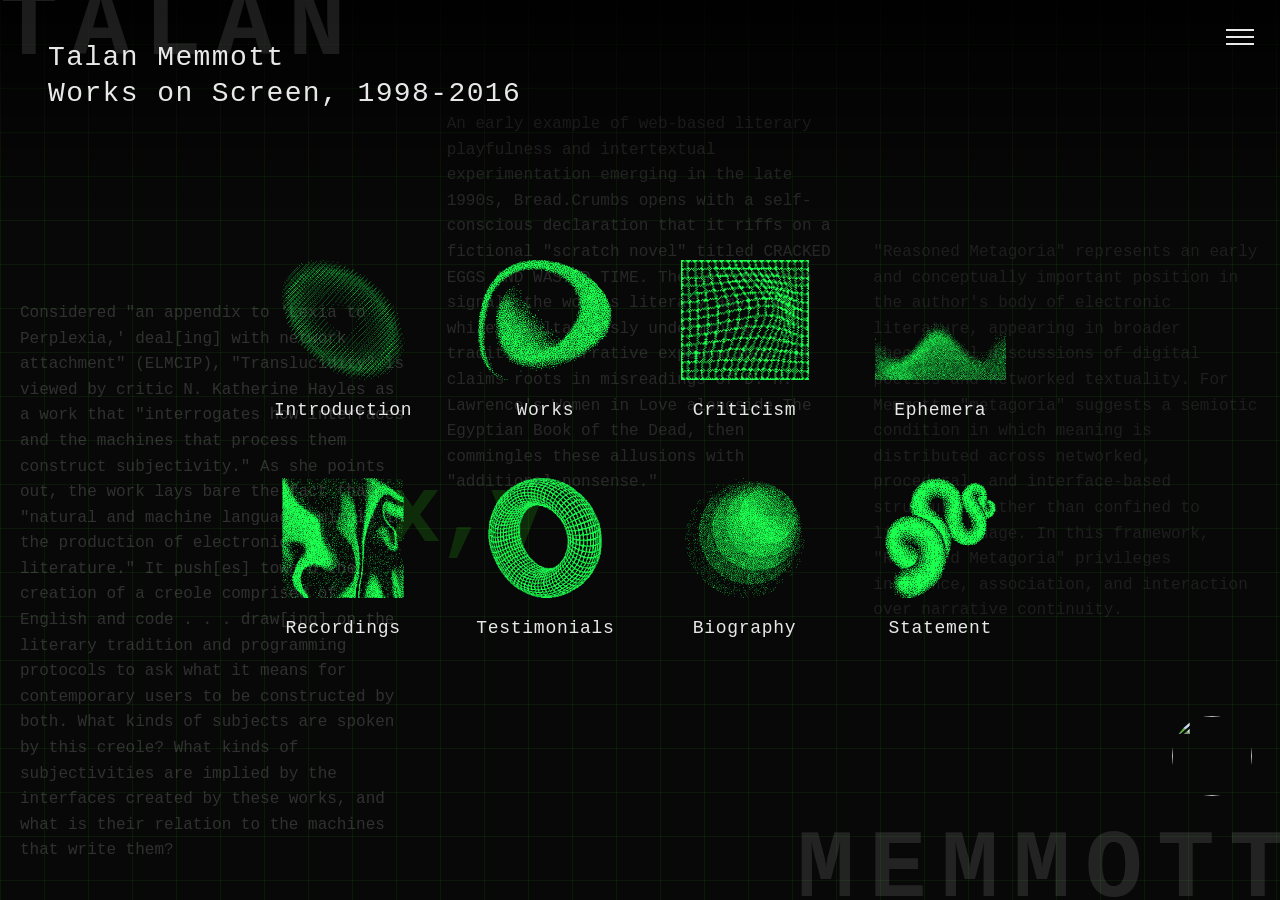
==== commit 672fabfd: "Added metadata, ephemera captions, biography, and updated curatorial statement." ====
--- a/index.html
+++ b/index.html
@@ -3,19 +3,15 @@
 
 <head>
 	<meta charset="utf-8">
-	<title>Talan Memmott | Works on Screen, 1998-2016 | The NEXT</title>
+	<title>Talan Memmott: Works on Screen, 1998-2016 | The NEXT</title>
 	<meta name="description"
 		content="An exhibition of 13 works of net art by Talan Memmott held by The NEXT, exploring the aesthetic of code, language, and code language. Curated by Dene Grigar. 3 March – 27 July 2026.">
-	<link rel="canonical" href="https://dtc-wsuv.org/electronic-literature-lab/">
 	<meta name="viewport" content="width=device-width, initial-scale=1">
 	<link rel="stylesheet" type="text/css" href="css/reset.css">
 	<link rel="stylesheet" type="text/css" href="css/styles.css">
-	<link rel="icon" href="img/ell-logomark.ico" sizes="32x32">
-	<link rel="icon" href="img/ell-logomark.svg" type="image/svg+xml">
-	<link rel="apple-touch-icon" href="img/favicon.png">
 </head>
 
-<body>
+<body class="page-landing">
 
 	<div class="bg-layer bg-grid" aria-hidden="true"></div>
 
@@ -28,923 +24,114 @@
 	<div class="bg-xy" aria-hidden="true">x,y</div>
 	<div class="bg-texture" aria-hidden="true"></div>
 
+
 	<header>
 		<div class="header-titles">
-			<h1>Talan Memmott</h1>
-			<p class="subtitle">works on screen, 1998-2016</p>
+			<h1 class="sr-only">Talan Memmott: Works on Screen, 1998-2016</h1>
 		</div>
-		<button class="nav-arrow" id="next-btn" aria-label="Next work">&gt;&gt;</button>
+
+		<div class="landing-talan" aria-hidden="true"><span class="talan-word">Talan</span><span
+				class="landing-subtitle"><span class="subtitle-name">Talan Memmott</span>Works on Screen,
+				1998-2016</span>
+		</div>
+		<div class="landing-memmott" aria-hidden="true">Memmott</div>
+		<button class="nav-toggle" id="nav-toggle" aria-label="Open menu" aria-expanded="false">
+			<span class="bar"></span>
+			<span class="bar"></span>
+			<span class="bar"></span>
+		</button>
 	</header>
 
-	<button class="menu-toggle" aria-controls="sidebar-nav" aria-expanded="false" aria-label="Toggle navigation menu">
-		<span class="bar"></span>
-		<span class="bar"></span>
-		<span class="bar"></span>
-	</button>
+	<main class="landing-main">
 
-	<div class="page-layout">
-
-		<nav id="sidebar-nav" class="sidebar-nav" aria-label="Exhibition works">
-			<ul role="list" id="works-nav-list"></ul>
-			<a href="https://the-next.eliterature.org" class="return-link" id="return-link">&lt;&lt; return to The
-				NEXT</a>
+		<nav aria-label="Exhibition sections">
+			<ul class="landing-grid" role="list">
+				<li>
+					<a href="introduction.html" class="landing-card">
+						<img src="img/icon-1.svg" alt="" class="landing-icon">
+						<span class="landing-label">Introduction</span>
+					</a>
+				</li>
+				<li>
+					<a href="works.html" class="landing-card">
+						<img src="img/icon-2.svg" alt="" class="landing-icon">
+						<span class="landing-label">Works</span>
+					</a>
+				</li>
+				<li>
+					<a href="criticism.html" class="landing-card">
+						<img src="img/icon-3.svg" alt="" class="landing-icon">
+						<span class="landing-label">Criticism</span>
+					</a>
+				</li>
+				<li>
+					<a href="ephemera.html" class="landing-card">
+						<img src="img/icon-4.svg" alt="" class="landing-icon">
+						<span class="landing-label">Ephemera</span>
+					</a>
+				</li>
+				<li>
+					<a href="recordings.html" class="landing-card">
+						<img src="img/icon-5.svg" alt="" class="landing-icon">
+						<span class="landing-label">Recordings</span>
+					</a>
+				</li>
+				<li>
+					<a href="testimonials.html" class="landing-card">
+						<img src="img/icon-6.svg" alt="" class="landing-icon">
+						<span class="landing-label">Testimonials</span>
+					</a>
+				</li>
+				<li>
+					<a href="biography.html" class="landing-card">
+						<img src="img/icon-7.svg" alt="" class="landing-icon">
+						<span class="landing-label">Biography</span>
+					</a>
+				</li>
+				<li>
+					<a href="curatorial-statement.html" class="landing-card">
+						<img src="img/icon-8.svg" alt="" class="landing-icon">
+						<span class="landing-label">Statement</span>
+					</a>
+				</li>
+			</ul>
 		</nav>
 
-		<main id="main-content" class="main-content">
-			<div aria-live="polite" aria-atomic="true" class="sr-only" id="live-region"></div>
-			<article class="work-section" id="work-article" aria-labelledby="work-heading"></article>
-			<div class="persistent-footer">
-				<button id="eye-btn" class="eye-btn" aria-label="Toggle line" aria-pressed="false">
-					<img src="img/eye.png" alt="" class="footer-eye">
-				</button>
-			</div>
-		</main>
+		<div class="eye-container">
+			<button id="eye-btn" class="eye-btn" aria-label="Toggle line" aria-pressed="false">
+				<img src="img/eye.png" alt="" class="footer-eye">
+			</button>
+		</div>
 
-	</div>
+	</main>
 
-	<script>
-		var works = [
-			{
-				id: 'curatorial-statement',
-				title: 'Curatorial Statement',
-				type: 'statement',
-				byline: 'by Dene Grigar, Curator at The NEXT and Director of the Electronic Literature Lab',
-				body: [
-					'During the Traversals of Talan Memmott\'s net art pieces that took place in summer 2025 in the Electronic Literature Lab, I realized that The NEXT held, among its 47 collections, some of the only copies of his prodigious output––and just 13 works, at that. Those of us who cut our teeth on pioneering works produced for the Web in the late 1990s and early 2000s, replete with their ingenious programming and ground-breaking design, know their contributions to art and digital culture and understand the impetus for holding on to Talan\'s works and showcasing them for later audiences to explore and enjoy. Criticism by N. Katherine Hayles, Lisa Swanstrom, Mark Marino, and others who mark the genius of Talan\'s art and establish his output as canonical for the field drive us even more resolutely toward holding on to them.',
-					'The title "Talan Memmott: Works on Screen, 1998-2016," directly borrows from titles used to describe the mediums on which fine art is produced, such as "works on paper." A trained artist who was the first graduate fellow in electronic writing at Brown University and received an MFA from the university in Literary Arts and Electronic Writing in 2004, Talan established himself, early on, as a net artist whose medium of production is the computer. Put simply, the screen serves as his canvas, and the area of the monitor outlining it, his frame. One can get a sense of this concept when looking at the landing screen of "Lexia to Perplexia" where he states that the work is intended for a screen resolution of 1024 x 768. In 2000 a viewer using a standard 15" Apple Studio Display would, indeed, experience the work in the way he had developed it. However, those accessing it on the 17" Apple Cinema display that was also available at the time whose resolution is 1280 x 1024 (and higher) or any of us today looking at it on a display with a 1768 x 1117 resolution would experience a work that looks smaller than he had intended it. Thus, like water colorists who use 100% cotton paper because of its strength, absorption, and other desirable features and avoid printer paper due to buckling, sizing constraints, and other undesirable features, net artists like Talan take advantage of the medium\'s affordances, such as screen properties, when producing their art. His art is "for the screen."',
-					'Because Talan\'s works in The NEXT belong to seven of its collections and not contained in a collection of their own, we thought the best way to honor his contributions and vision was to mount one of our "Treasures" exhibitions, featuring all his works we are currently holding in our collections. This approach means that visitors will find 13 works that explore the aesthetic of code, language, and code language, starting in 1998 with "Bread.Crumbs" and "Jilt; a Romance," both published in <em>BeeHive</em>. Also showcased are "Delimited Meshings," "Minute," and "Trimalchio\'s Diet," which appear in <em>Cauldron & Net</em> and <em>BeeHive</em> in 1999. "Reasoned Metagoria," "LUX: Bronzino 1540," and "Translucidity" were published in 2000 in <em>frAme</em> and <em>Riding the Meridian</em>. "Lexia to Perplexia" and "Self Portrait(s) [as Others(s)]" in 2000, both in <em>Riding the Meridian</em>. The last two works, "Toy Garbage" and "Dérivepedia" were published a decade or more later in 2011 and 2016 in the <em>Electronic Literature Collection 3</em> and <em>The New River</em>, respectively. Know that we are in the process of locating more of his works so that we can fill the missing gaps in our collection.',
-					'Scholars interested in digital culture and digital publishing should also find the exhibition compelling from the standpoint of the journals in which Talan presented his work. For example, BeeHive, edited by Talan, published the most number of works of all 10 journals collected in The NEXT––a total of 272. It was active for six years, and, along with <em>The New River</em> (1996) and <em>Cauldron & Net</em> (1997), marks one of the earliest. Likewise, <em>frAme</em>, the first documented online journal from the UK, was founded by Sue Thomas and supported through the organization she directed, the trAce Online Writing Centre. Talan published three works during that journal\'s three-year history. Also important to point out is that the oldest journal in The NEXT\'s collection, <em>The New River</em>, remains its longest lived, publishing from 1996 to the present day. Talan\'s most recent work, "Dérivepedia," appears in it in 2016.',
-					'We are fortunate that Talan created most of his works in the open Web languages, HTML and JavaScript (JS). This means that net art, like "Jilt; A Romance," have endured over time. He did, however, experiment with DHMTL with six pieces––"Lexia to Perplexia," "LUX: Bronzino 1540," "Reasoned Metagoria," "Lolli\'s Apartment," "Delimited Meshings," and "Bread.Crumbs." Though not a separate language from HTML, DHTML combined HTML, CSS, and JS in a way that made early interactivity possible for browsers like Internet Explorer and Netscape. Updates to browsers over the years, due to security issues and the browser wars, have rendered works produced with DHTML partially or completely inaccessible. With the support of a grant from the Society of American Archivists (SAA), the lab was able to document them via formal Traversals with Talan performing the work through video recordings. Finally, Talan also experimented with Flash for one work we have in The NEXT, "Translucidity." Because this platform is no longer supported on browsers, the lab preserved it using Ruffle, a now common method for making Flash works accessible on the Web.',
-					'Speaking about Traversals produced for Talan\'s work, it is important to note that the lab followed the process laid out by Stuart Moulthrop and me for the Pathfinders methodology developed in 2013, onward. This process requires that the work is documented through a video recording of the author or a reader performing it on hardware and with the software that would have been used to experience it when it was first made available to the public. In the case of Talan\'s works, the lab used two different computers for the Traversals: the Apple G4 Flat Panel, released in 2002 and running MacOS 10.3.9; and the G4 "Mirrored Drive Door" (MDD) Tower, released in 2002 and running Mac OS 10.4.6. Both computers were originally shipped with IE 5.0, but we needed to use the earlier 4.5 version because of the substantial changes from 4.5 to 5.0 affected the work, namely to its text size and resolution. "Lexia to Perplexia," which is still found online but only partially functional today on the contemporary browser, can be experienced more fully on the G4 Tower running this software locally.',
-					'While the exhibition opened on March 3 in The NEXT with 13 works, we are planning a second phase to launch with the Electronic Literature Organization\'s Media Arts Festival in July. This second version of the exhibition will include critical essays from our collections as well as contemporary ones we commission; video testimonials by scholars and artists; and additional works donated to The NEXT, most recently "Twittering," that Talan has gifted us in January 2026. A video recording of the launch for phase one of the exhibition taking place on March 3 will also be included as part of our documentation.',
-					'Thanks and appreciation need to be given to the SAA, which allowed for the lab to use the remaining funds from our grant in support of this exhibition. To Talan for working so closely with us to document his work via the Traversals last summer and his guidance in mounting this exhibition. To Holly Slocum, the Electronic Literature Lab\'s Senior Designer, who produced this gorgeous exhibition site and coded the HTML, CSS, and JS for it. To James Lesperance, the lab\'s Programmer and Preservationist who made sure works were accessible to the public. To Evan Leyden, the lab\'s 2D Animator and Junior Designer who produced the animated banner for The NEXT and GIFs. To Greg Philbrook, the lab\'s Tech Guru who ensured the site functioned in The NEXT and is stored for long-term access. Finally, we thank Washington State University Vancouver for its support of the lab, The NEXT, and my research.'
-				]
-			},
-			{
-				id: 'translucidity',
-				title: 'Translucidity',
-				type: 'work',
-				version: 'v1.1',
-				year: '2001',
-				platform: 'Flash',
-				languages: 'CSS, DHTML, JavaScript',
-				format: 'Web',
-				publishedIn: 'frAme, Issue 6',
 
-				image: 'https://the-next.eliterature.org/img/database/versions/2650/memmott-translucidity-gallery-1.gif',
-				media: [
-					{ type: 'iframe', src: 'https://archive.the-next.eliterature.org/trace/preserved/frame/frame6/talan_fr.htm', label: 'Translucidity — view work', alt: 'Translucidity interactive work embedded', resolution: { w: 800, h: 600 } },
-					{ type: 'image', src: 'https://the-next.eliterature.org/img/database/versions/2650/memmott-translucidity-gallery-1.gif', alt: 'Gallery image 1 from Translucidity' },
-					{ type: 'image', src: 'https://the-next.eliterature.org/img/database/versions/2650/memmott-translucidity-gallery-2.jpg', alt: 'Gallery image 2 from Translucidity' },
-					{ type: 'image', src: 'https://the-next.eliterature.org/img/database/versions/2650/memmott-translucidity-gallery-3.jpg', alt: 'Gallery image 3 from Translucidity' },
-					{ type: 'image', src: 'https://the-next.eliterature.org/img/database/versions/2650/memmott-translucidity-gallery-4.jpg', alt: 'Gallery image 4 from Translucidity' }
-				],
-				imageAlt: 'Translucidity — animated face and text interface from Talan Memmott\'s 2001 Flash work',
-				imageCaption: 'Screenshot of Translucidity (v1.1, 2001), published in frAme, Issue 6. Preserved with Ruffle.',
-				description: 'Considered "an appendix to "Lexia to Perplexia," deal[ing] with network attachment" (ELMCIP), "Translucidity" is viewed by critic N. Katherine Hayles as a work that "interrogates how interfaces and the machines that process them construct subjectivity." As she points out, the work lays bare the fact that "natural and machine languages mingle in the production of electronic literature." It push[es] toward the creation of a creole comprised of English and code . . . draw[ing] on the literary tradition and programming protocols to ask what it means for contemporary users to be constructed by both. What kinds of subjects are spoken by this creole? What kinds of subjectivities are implied by the interfaces created by these works, and what is their relation to the machines that write them?',
-				quoteSource: 'from Deeper into the Machine: Learning to Speak Digital." <em>Computers and Composition</em>, Volume 19, Issue 4, December 2002, 371-386'
-			},
-			{
-				id: 'lexia-to-perplexia',
-				title: 'Lexia to Perplexia',
-				type: 'work',
-				year: '2000',
-				platform: '—',
-				languages: 'CSS, DHTML, JavaScript',
-				format: 'Web',
-				publishedIn: 'The Iowa Review Web, Vol. 2',
+	<div id="eye-line" aria-hidden="true"></div>
 
-				image: 'https://the-next.eliterature.org/img/database/versions/420/memmott-lexia-to-perplexia-gallery-1.jpg',
-				media: [
-					{ type: 'vimeo', src: 'https://player.vimeo.com/video/1111438827?badge=0&autopause=0&player_id=0&app_id=58479&autoplay=1', label: 'Talan Memmott\'s "Lexia to Perplexia" (2000), performed by Memmott', alt: 'Traversal video of Lexia to Perplexia' },
-					{ type: 'image', src: 'https://the-next.eliterature.org/img/database/versions/420/memmott-lexia-to-perplexia-gallery-1.jpg', alt: 'Gallery image 1 from Lexia to Perplexia' },
-					{ type: 'image', src: 'https://the-next.eliterature.org/img/database/versions/420/memmott-lexia-to-perplexia-gallery-2.jpg', alt: 'Gallery image 2 from Lexia to Perplexia' },
-					{ type: 'image', src: 'https://the-next.eliterature.org/img/database/versions/420/memmott-lexia-to-perplexia-gallery-3.jpg', alt: 'Gallery image 3 from Lexia to Perplexia' }
-				],
-				imageAlt: 'Lexia to Perplexia — layered text and symbolic notation over a dark interface',
-				imageCaption: 'Screenshot of Lexia to Perplexia (2000), published in The Iowa Review Web.',
-				description: '"Lexia to Perplexia" is a deconstructive/grammatological examination of the "delivery machine." The text of the work falls into the gaps between theory and fiction. The work makes wide use of DHTML and JavaScript. At times its interactive features override the source text, leading to a fragmentary reading experience. In essence, the text does what it says: in that, certain theoretical attributes are not displayed as text but are incorporated into the functionality of the work. Additionally, "Lexia to Perplexia" explores new terms for the processes and phenomena of attachment. Terms such as "metastrophe" and "intertimacy" work as sparks within the piece and are meant to inspire further thought and exploration. There is also a play between the rigorous and the frivolous in this "exe.termination of terms."" The "Lexia to Perplexia" interface is designed as a diagrammatic metaphor, emphasizing the local (user) and remote (server) poles of network attachment while exploring the "intertimate" hidden spaces of the process.',
-				quoteSource: 'from <em>Electronic Literature Collection</em>, Volume 1'
-			},
-			{
-				id: 'toy-garbage',
-				title: 'Toy Garbage',
-				type: 'work',
-				year: '2011',
-				platform: '—',
-				languages: 'CSS, DHTML, JavaScript',
-				format: 'Web',
-				publishedIn: 'Electronic Literature Collection, Vol. 3',
 
-				image: 'https://the-next.eliterature.org/img/database/versions/822/memmott-toy-garbage-gallery-1.gif',
-				media: [
-					{ type: 'iframe', src: 'https://collection.eliterature.org/3/works/toy-garbage/toy-garbage.html', label: 'Toy Garbage — view work', alt: 'Toy Garbage interactive work embedded', resolution: { w: 1366, h: 768 } },
-					{ type: 'image', src: 'https://the-next.eliterature.org/img/database/versions/822/memmott-toy-garbage-gallery-1.gif', alt: 'Gallery image 1 from Toy Garbage' },
-					{ type: 'image', src: 'https://the-next.eliterature.org/img/database/versions/822/memmott-toy-garbage-gallery-2.jpg', alt: 'Gallery image 2 from Toy Garbage' }
-				],
-				imageAlt: 'Toy Garbage — generative text poem with capitalized toy names and darkly satirical phrases',
-				imageCaption: 'Screenshot of Toy Garbage (2011), published in Electronic Literature Collection, Vol. 3, 2016.',
-				description: 'Talan Memmott\'s remix of "Taroko Gorge" is at first startling to behold, relying on a pastel background of brightly-colored stripes and the infamous Comic Sans delivering poems about Barbies and Raggedy Ann. All of the letters are capitalized, creating a look that is reminiscent of an over-zealous marketing campaign or child-oriented website. This playful look is very different from most of the "Taroko Gorge" aesthetics, and serves as an appropriate aesthetic for a work that creates a virtual playroom of toxic, hazardous, and even destructive toys. Many of the toys referenced in the text are iconic (if not necessarily well-loved), from the early artificial life Furbies to the not-quite-Nintendo "Pinkachus."" This remix takes the reader on a journey far from the natural imagery of Montfort\'s original work.',
-				quoteSource: 'from <em>Electronic Literature Collection</em>, Volume 3'
-			},
-			{
-				id: 'reasoned-metagoria',
-				title: 'Reasoned Metagoria',
-				type: 'work',
-				year: '2000',
-				platform: '—',
-				languages: 'CSS, DHTML, JavaScript',
-				format: 'Web',
-				publishedIn: 'frAme, Issue 3',
 
-				image: 'https://the-next.eliterature.org/img/database/versions/335/memmott-reasoned-metagoria-gallery-1.gif',
-				media: [
-					{ type: 'iframe', src: 'https://archive.the-next.eliterature.org/trace/preserved/frame/frame3/articles/metagoria/reasoned-metagoria3_updated/index.html', label: 'Reasoned Metagoria — view work', alt: 'Reasoned Metagoria interactive work embedded', resolution: { w: 640, h: 480 } },
-					{ type: 'image', src: 'https://the-next.eliterature.org/img/database/versions/335/memmott-reasoned-metagoria-gallery-1.gif', alt: 'Gallery image 1 from Reasoned Metagoria' },
-					{ type: 'image', src: 'https://the-next.eliterature.org/img/database/versions/335/memmott-reasoned-metagoria-gallery-2.jpg', alt: 'Gallery image 2 from Reasoned Metagoria' },
-					{ type: 'image', src: 'https://the-next.eliterature.org/img/database/versions/335/memmott-reasoned-metagoria-gallery-3.jpg', alt: 'Gallery image 3 from Reasoned Metagoria' },
-					{ type: 'image', src: 'https://the-next.eliterature.org/img/database/versions/335/memmott-reasoned-metagoria-gallery-4.jpg', alt: 'Gallery image 4 from Reasoned Metagoria' }
-				],
-				imageAlt: 'Reasoned Metagoria — hypermedia essay interface with layered text and navigational elements',
-				imageCaption: 'Screenshot of Reasoned Metagoria (2000), published in frAme, Issue 3.',
-				description: '"Reasoned Metagoria" represents an early and conceptually important position in the author\'s body of electronic literature, appearing in broader theoretical discussions of digital poetics and networked textuality. For Memmott, "metagoria" suggests a semiotic condition in which meaning is distributed across networked, procedural, and interface-based structures rather than confined to linear language. In this framework, "Reasoned Metagoria" privileges inference, association, and interaction over narrative continuity. Critics of electronic literature—particularly those concerned with code–text hybridity—would situate the work within a strain of late-1990s digital poetics that foregrounds the computational substrate. Language operates not as a transparent vehicle for meaning but as a surface entangled with code, design, and interface behavior. The work exemplifies the experimental ambition of early web-based literature, rejecting print conventions and insisting on medium specificity. At the same time, its opacity and resistance to stable narrative coherence challenges readers unaccustomed to non-linear, system-driven textual environments.',
-				quoteSource: ''
-			},
-			{
-				id: 'lux-bronzino-1540',
-				title: 'LUX: Bronzino 1540',
-				type: 'work',
-				year: '2000',
-				platform: '—',
-				languages: 'CSS, DHTML, JavaScript',
-				format: 'Web',
-				publishedIn: 'frAme, Issue 4',
-
-				image: 'https://the-next.eliterature.org/img/database/versions/341/memmott-lux-gallery-1.gif',
-				media: [
-					{ type: 'iframe', src: 'https://archive.the-next.eliterature.org/trace/original/frame4/memmott/index.html', label: 'LUX: Bronzino 1540 — view work', alt: 'LUX: Bronzino 1540 interactive work embedded', resolution: { w: 800, h: 600 } },
-					{ type: 'vimeo', src: 'https://player.vimeo.com/video/1113992288?badge=0&autopause=0&player_id=0&app_id=58479&autoplay=1', label: 'Talan Memmott\'s "LUX: Bronzino 1540" (2000), performed by Talan Memmott', alt: 'Traversal video of LUX: Bronzino 1540' },
-					{ type: 'image', src: 'https://the-next.eliterature.org/img/database/versions/341/memmott-lux-gallery-1.gif', alt: 'Gallery image 1 from LUX: Bronzino 1540' },
-					{ type: 'image', src: 'https://the-next.eliterature.org/img/database/versions/341/memmott-lux-gallery-2.jpg', alt: 'Gallery image 2 from LUX: Bronzino 1540' },
-					{ type: 'image', src: 'https://the-next.eliterature.org/img/database/versions/341/memmott-lux-gallery-3.jpg', alt: 'Gallery image 3 from LUX: Bronzino 1540' },
-					{ type: 'image', src: 'https://the-next.eliterature.org/img/database/versions/341/memmott-lux-gallery-4.jpg', alt: 'Gallery image 4 from LUX: Bronzino 1540' }
-				],
-				imageAlt: 'LUX: Bronzino 1540 — animated hypermedia deconstruction of Bronzino\'s The Exposure of Luxury',
-				imageCaption: 'Screenshot of LUX: Bronzino 1540 (2000), published in frAme, Issue 4.',
-				description: '"LUX: Bronzino 1540" is a "hypermedia work, or ficto-crit[i]cal art history [that] deconstructs, contextualizes and manipulates the Bronzino painting, "The Exposure of Luxury." The painting in its entirety is never viewable in the piece; rather, the contexts, characters, and insinuated actions of the painting are displaced and replaced by other contexts, both relevant and fanciful. From Greek Mythology and French Aristocratic Private Theater (salon) to the work of Bataille, Artaud, Fragonard, Watteau, Balthus, the piece touches upon diverse sources as it strives to produce a frivolous body of erotics."',
-				quoteSource: 'from <em>frAme</em>, Issue 4, 2000'
-			},
-			{
-				id: 'lollis-apartment',
-				title: "Lolli's Apartment",
-				type: 'work',
-				year: '2000',
-				platform: '—',
-				languages: 'CSS, DHTML, JavaScript',
-				format: 'Web',
-				publishedIn: 'Riding the Meridian',
-
-				image: 'https://the-next.eliterature.org/img/database/versions/586/memmott-lollis-apartment-gallery-1.jpg',
-				media: [
-					{ type: 'iframe', src: 'https://archive.the-next.eliterature.org/meridian/preserved/talan/rawmech-00.html', label: 'Lolli\'s Apartment — view work', alt: 'Lolli\'s Apartment interactive work embedded', resolution: { w: 640, h: 480 } },
-					{ type: 'vimeo', src: 'https://player.vimeo.com/video/1113991100?badge=0&autopause=0&player_id=0&app_id=58479&autoplay=1', label: 'Talan Memmott\'s "Lolli\'s Apartment" (2000), performed by Talan Memmott', alt: 'Traversal video of Lolli\'s Apartment' },
-					{ type: 'image', src: 'https://the-next.eliterature.org/img/database/versions/586/memmott-lollis-apartment-gallery-1.jpg', alt: "Gallery image 1 from Lolli's Apartment" },
-					{ type: 'image', src: 'https://the-next.eliterature.org/img/database/versions/586/memmott-lollis-apartment-gallery-2.jpg', alt: "Gallery image 2 from Lolli's Apartment" },
-					{ type: 'image', src: 'https://the-next.eliterature.org/img/database/versions/586/memmott-lollis-apartment-gallery-3.jpg', alt: "Gallery image 3 from Lolli's Apartment" },
-					{ type: 'image', src: 'https://the-next.eliterature.org/img/database/versions/586/memmott-lollis-apartment-gallery-4.jpg', alt: "Gallery image 4 from Lolli's Apartment" }
-				],
-				imageAlt: "Lolli's Apartment — text-based navigable interior space from Memmott's 2000 web work",
-				imageCaption: "Screenshot of Lolli's Apartment (2000), published in Riding the Meridian.",
-				description: '"Lolli\'s Apartment" is an early web-based hypertext fiction that uses the metaphor of an apartment space to explore fragmented subjectivity, mediated intimacy, and the instability of narrative in digital environments. It presents an apartment the reader experiences via mouse movement and interactive rollovers. Rooms, objects, and surfaces reveal textual fragments when explored. The apartment also functions as a conceptual architecture — a spatialized interface in which narrative emerges through traversal rather than linear progression. The figure of "Lolli" is less a conventionally developed character than a distributed presence, appearing through shards of text, memory traces, erotic suggestion, and psychological projection. The apartment becomes an externalization of interiority: desire, obsession, voyeurism, and technological mediation are embedded in the environment itself. The reader\'s act of navigating the space parallels an act of intrusion or investigation, implicating the user in the production of meaning. Formally, the work resists closure. There is no single narrative arc to reconstruct. Instead, the text produces an atmosphere of displacement — suggesting a relationship, a past encounter, or a psychological state without resolving it into plot. This ambiguity aligns with late-1990s hypertext aesthetics in which space and interface are treated as narrative devices.',
-				quoteSource: '"Introduction"'
-			},
-			{
-				id: 'jilt-a-romance',
-				title: 'Jilt; A Romance',
-				type: 'work',
-				year: '1998',
-				platform: '—',
-				languages: 'HTML, JavaScript',
-				format: 'Web',
-				publishedIn: 'BeeHive, Vol. 1, Issue 3',
-
-				image: 'https://the-next.eliterature.org/img/database/versions/32/memmott-jilt-a-romance-gallery-1.gif',
-				media: [
-					{ type: 'iframe', src: 'https://archive.the-next.eliterature.org/beehive/preserved/content_apps03/jilt_a_romance/app/app00.html', label: 'Jilt; A Romance — view work', alt: 'Jilt; A Romance interactive work embedded', resolution: { w: 640, h: 480 } },
-					{ type: 'vimeo', src: 'https://player.vimeo.com/video/1113989453?badge=0&autopause=0&player_id=0&app_id=58479&autoplay=1', label: 'Talan Memmott\'s "Jilt; A Romance" (1998), performed by Talan Memmott', alt: 'Traversal video of Jilt; A Romance' },
-					{ type: 'image', src: 'https://the-next.eliterature.org/img/database/versions/32/memmott-jilt-a-romance-gallery-1.gif', alt: 'Gallery image 1 from Jilt; A Romance' },
-					{ type: 'image', src: 'https://the-next.eliterature.org/img/database/versions/32/memmott-jilt-a-romance-gallery-2.jpg', alt: 'Gallery image 2 from Jilt; A Romance' },
-					{ type: 'image', src: 'https://the-next.eliterature.org/img/database/versions/32/memmott-jilt-a-romance-gallery-3.jpg', alt: 'Gallery image 3 from Jilt; A Romance' }
-				],
-				imageAlt: 'Jilt; A Romance — spare HTML text work from 1998, one of Memmott\'s earliest published pieces',
-				imageCaption: 'Screenshot of Jilt; A Romance (1998), published in BeeHive, Vol. 1, Issue 3.',
-				description: '"This story is dedicated to no-one, least of all the muse - this text belongs to no-body. Speaking as not the author but the hero - I would hope to venomize the versified. I would hope to produce anxiety throughout the body of this Fury, Hope - a fear of illiterature (language shrunken to mere lexicon, or scattered vernacular...) (what will be written about, against...) (the subject consumes itself...). In this rat infested Pantheon I have seen the hash-cognac transformation of all poetry, the sleepwalking Dystopia and heavy-handed boredom. Hope can\'t stand it - pushing the words back into the poet\'s mouth."',
-				quoteSource: 'from the work\'s Introduction'
-			},
-			{
-				id: 'delimited-meshings',
-				title: 'Delimited Meshings',
-				type: 'work',
-				year: '2001',
-				platform: 'Flash',
-				languages: 'CSS, DHTML, JavaScript',
-				format: 'Web',
-				publishedIn: 'Cauldron & Net, Vol. 3, Issue 1',
-
-				image: 'https://the-next.eliterature.org/img/database/versions/308/memmott-delimited-meshings-gallery-1.jpg',
-				media: [
-					{ type: 'iframe', src: 'https://archive.the-next.eliterature.org/cauldronandnet/preserved/volume3/confluence/talan_memmott/delimited_meshings/index.html', label: 'Jilt; A Romance — view work', alt: 'Delimited Meshings interactive work embedded', resolution: { w: 800, h: 600 } },
-					{ type: 'image', src: 'https://the-next.eliterature.org/img/database/versions/308/memmott-delimited-meshings-gallery-1.jpg', alt: 'Gallery image 1 from Delimited Meshings' },
-					{ type: 'image', src: 'https://the-next.eliterature.org/img/database/versions/308/memmott-delimited-meshings-gallery-2.jpg', alt: 'Gallery image 2 from Delimited Meshings' },
-					{ type: 'image', src: 'https://the-next.eliterature.org/img/database/versions/308/memmott-delimited-meshings-gallery-3.jpg', alt: 'Gallery image 3 from Delimited Meshings' }
-				],
-				imageAlt: 'Delimited Meshings — interactive flowchart and Venn diagram with clickable textual layers',
-				imageCaption: 'Screenshot of Delimited Meshings (2001), published in Cauldron & Net, Vol. 3, Issue 1.',
-				description: 'Produced in the period he created Translucidity and Lexia to Perplexia, "Delimited Meshings" continues with Memmott\'s exploration of the conditions of textuality inside a computational system, specifically at how meaning is produced when language is entangled with code, interface behavior, and user interaction. At a surface level, the work presents fragments of poetic or theoretical language that appear, shift, overlap, or transform as the reader interacts with the screen. There is no stable plot, no fixed protagonist, and no clear sequence of events. Instead, the text behaves dynamically. Words and phrases are activated or altered through mouse movement, clicks, or scripted processes. The "meshings" of the title refer to these interlacings: textual fragments mesh with interface mechanics; reader actions mesh with programmed responses; semantic meaning meshes with visual and procedural effects. Conceptually, the work addresses distributed subjectivity and networked identity. The reader is not positioned outside the system as a detached observer but becomes implicated in the generation of textual events. Meaning emerges from interaction rather than from linear exposition, underscoring the instability of authorship and the porous boundary between human intention and machine execution. It can also be read as a meditation on digital environments themselves. The piece foregrounds complexity, density, and interference—suggesting that networked systems are layered, recursive, and resistant to singular interpretation. Rather than telling a story, it stages an encounter with the computational conditions that make digital storytelling possible.',
-				quoteSource: ''
-			},
-			{
-				id: 'minute',
-				title: 'Minute',
-				type: 'work',
-				year: '1999',
-				platform: '—',
-				languages: 'HTML, JavaScript',
-				format: 'Web',
-				publishedIn: 'Cauldron & Net, Vol. 1',
-
-				image: 'https://the-next.eliterature.org/img/database/versions/258/memmott-minute-gallery-1.gif',
-				media: [
-					{ type: 'iframe', src: 'https://archive.the-next.eliterature.org/cauldronandnet/preserved/volume1/talanmemmott/minute.html', label: 'Minute — view work', alt: 'Minute interactive work embedded', resolution: { w: 800, h: 600 } },
-					{ type: 'image', src: 'https://the-next.eliterature.org/img/database/versions/258/memmott-minute-gallery-1.gif', alt: 'Gallery image 1 from Minute' },
-					{ type: 'image', src: 'https://the-next.eliterature.org/img/database/versions/258/memmott-minute-gallery-2.jpg', alt: 'Gallery image 2 from Minute' },
-					{ type: 'image', src: 'https://the-next.eliterature.org/img/database/versions/258/memmott-minute-gallery-3.jpg', alt: 'Gallery image 3 from Minute' }
-				],
-				imageAlt: 'Minute — timed web work tracking textual transformation across sixty seconds',
-				imageCaption: 'Screenshot of Minute (1999), published in Cauldron & Net, Vol. 1.',
-				description: '"Minute" is a brief, deliberately paced piece of early web-based electronic literature that foregrounds the passage of time as its primary aesthetic and conceptual concern. It unfolds over approximately one minute of interaction, during which words and micro-textual fragments animate the screen and respond to temporal progression in ways that make the experience itself the subject. The web interface is not simply a delivery mechanism but an active component of the piece: text elements appear, collide, and fade almost as if caught in an environment governed by duration rather than by narrative sequence. Rather than telling a linear story, "Minute" uses fleeting textual events to make the reader aware of time\'s material qualities in a digital medium. In this regard, the work aligns closely with experimental tendencies in e-poetry that emphasize <em>process and temporal structure</em> over traditional narrative or character development. Time becomes a perceptual site: the reader watches words emerge and dissolve, registering brief instants before they depart, echoing analogous explorations of <em>small units of language and duration</em> discussed in broader analyses of Memmott\'s practice. Visually and functionally, "Minute" occupies the space between poem, performance, and digital animation. It invites readers to experience text as fleeting phenomena — not static artifacts but temporal gestures shaped by their duration. In doing so, it highlights how electronic literature can use duration itself as a compositional material, revealing temporal texture as essential to meaning in digital texts.',
-				quoteSource: ''
-			},
-			{
-				id: 'trimalchios-diet',
-				title: "Trimalchio's Diet",
-				type: 'work',
-				year: '1999',
-				platform: '—',
-				languages: 'HTML',
-				format: 'Web',
-				publishedIn: 'BeeHive, Vol. 2, Issue 2',
-
-				image: 'https://the-next.eliterature.org/img/database/versions/71/memmott-trimalchios-diet-gallery-1.gif',
-				media: [
-					{ type: 'iframe', src: 'https://archive.the-next.eliterature.org/beehive/preserved/content_apps22/trim/v3.html', label: 'Trimalchio\'s Diet — view work', alt: 'Trimalchio\'s Diet interactive work embedded', resolution: { w: 640, h: 480 } },
-					{ type: 'image', src: 'https://the-next.eliterature.org/img/database/versions/71/memmott-trimalchios-diet-gallery-1.gif', alt: "Gallery image 1 from Trimalchio's Diet" },
-					{ type: 'image', src: 'https://the-next.eliterature.org/img/database/versions/71/memmott-trimalchios-diet-gallery-2.jpg', alt: "Gallery image 2 from Trimalchio's Diet" },
-					{ type: 'image', src: 'https://the-next.eliterature.org/img/database/versions/71/memmott-trimalchios-diet-gallery-3.jpg', alt: "Gallery image 3 from Trimalchio's Diet" }
-				],
-				imageAlt: "Trimalchio's Diet — richly layered HTML work evoking the baroque excess of Petronius",
-				imageCaption: "Screenshot of Trimalchio's Diet (1999), published in BeeHive, Vol. 2, Issue 2.",
-				description: '"Trimalchio\'s Diet" draws its conceptual frame from the figure of Trimalchio in Petronius\' satire, <em>Satyricon</em>. He is a grotesquely wealthy freedman whose excesses are staged through elaborate banquets. Memmott reinterprets this classical satire within a digital environment, transforming the notion of "diet" into a meditation on consumption, excess, and mediated appetite in network culture. While not a retelling of Petronius\' story, Memmott utilizes the classic to layer textual, visual, and interactive elements. Language is presented as something ingested and processed; the interface itself becomes a site of consumption. Words and images circulate, overlap, and recombine, evoking the glut and spectacle associated with Trimalchio\'s feast. In this sense, the "diet" is ironic: it suggests regulation and restraint, yet the textual field proliferates, generating density and surplus. Formally, the work emphasizes digital materiality, with interactivity emphasizing the reader\'s role in activating the system. The work situates classical satire within late-twentieth-century media culture, suggesting that contemporary digital life replicates the spectacle, indulgence, and performative excess of Trimalchio\'s banquet.',
-				quoteSource: ''
-			},
-			{
-				id: 'self-portrait',
-				title: 'Self Portrait(s) [as Other(s)]',
-				type: 'work',
-				year: '2003',
-				platform: '—',
-				languages: 'CSS, HTML, JavaScript',
-				format: 'Web',
-				publishedIn: 'The Iowa Review Web, Vol. 5',
-
-				image: 'https://the-next.eliterature.org/img/database/versions/441/memmott-self-portrait-s-as-other-s-gallery-1.gif',
-				media: [
-					{ type: 'iframe', src: 'https://collection.eliterature.org/1/works/memmott__self_portraits_as_others.html', label: 'Self Portrait(s) [as Other(s)] — view work', alt: 'Self Portrait(s) [as Other(s)] interactive work embedded', resolution: { w: 800, h: 600 } },
-					{ type: 'image', src: 'https://the-next.eliterature.org/img/database/versions/441/memmott-self-portrait-s-as-other-s-gallery-1.gif', alt: 'Gallery image 1 from Self Portrait(s) [as Other(s)]' },
-					{ type: 'image', src: 'https://the-next.eliterature.org/img/database/versions/441/memmott-self-portrait-s-as-other-s-gallery-2.jpg', alt: 'Gallery image 2 from Self Portrait(s) [as Other(s)]' },
-					{ type: 'image', src: 'https://the-next.eliterature.org/img/database/versions/441/memmott-self-portrait-s-as-other-s-gallery-3.jpg', alt: 'Gallery image 3 from Self Portrait(s) [as Other(s)]' }
-				],
-				imageAlt: 'Self Portrait(s) [as Other(s)] — recombinant portrait generator mixing painted self-portraits and biographical texts',
-				imageCaption: 'Screenshot of Self Portrait(s) [as Other(s)] (2003), published in The Iowa Review Web, Vol. 5.',
-				description: '"Self Portrait(s) [as Other(s)]" is a recombinant portrait and biography generator. The piece recombines the self-portraits of a dozen well-known painters as well as biographical text on each. Accordingly, the generated pictorial and textual portraits are no longer self portraits, but "selves" portraits, with subjects that are more than one. The piece deals with identity in an art-historical context, self-identity for any given artist, and identification as a process. There are over 120,000,000 possible recombinations.',
-				quoteSource: 'from author description, <em>Electronic Literature Collection</em>, Volume 1'
-			},
-			{
-				id: 'bread-crumbs',
-				title: 'Bread.Crumbs',
-				type: 'work',
-				year: '1998',
-				platform: '—',
-				languages: 'DHTML, JavaScript',
-				format: 'Web',
-				publishedIn: 'BeeHive, Vol. 1, Issue 1',
-
-				image: 'https://the-next.eliterature.org/img/database/versions/10/memmott-bread-crumbs-gallery-1.gif',
-				media: [
-					{ type: 'iframe', src: 'https://archive.the-next.eliterature.org/beehive/preserved/content_apps/bread/index.html', label: 'Bread.Crumbs — view work', alt: 'Bread.Crumbs interactive work embedded', resolution: { w: 640, h: 480 } },
-					{ type: 'image', src: 'https://the-next.eliterature.org/img/database/versions/10/memmott-bread-crumbs-gallery-1.gif', alt: 'Gallery image 1 from Bread.Crumbs' },
-					{ type: 'image', src: 'https://the-next.eliterature.org/img/database/versions/10/memmott-bread-crumbs-gallery-2.jpg', alt: 'Gallery image 2 from Bread.Crumbs' }
-				],
-				imageAlt: 'Bread.Crumbs — sparse typographic layout of textual fragments across a browser window',
-				imageCaption: 'Screenshot of Bread.Crumbs (1998), published in BeeHive, Vol. 1, Issue 1.',
-				description: 'An early example of web-based literary playfulness and intertextual experimentation emerging in the late 1990s, Bread.Crumbs opens with a self-conscious declaration that it riffs on a fictional "scratch novel" titled <em>CRACKED EGGS AND WASTED TIME</em>. The introduction signals the work\'s literary ambition while simultaneously undermining traditional narrative expectations: it claims roots in misreadings of D. H. Lawrence\'s <em>Women in Love</em> alongside <em>The Egyptian Book of the Dead</em>, then commingles these allusions with "additional nonsense," framing "Bread.Crumbs" as a playful hybrid rather than a straightforward adaptation. Visually and structurally, the piece makes use of early web techniques — image elements and a loose collage of textual fragments — to evoke a sense of drifting through ideas rather than traversing a conventional plot. The title itself, "Bread.Crumbs", suggests fragmentation and trace: like the trail of crumbs in fairy tales, the reader collects textual and visual fragments scattered across the interface. However, these fragments rarely cohere into a unified narrative; instead, they perform intertextual play and literary reference that invite interpretation through juxtaposition rather than sequence.',
-				quoteSource: ''
-			},
-			{
-				id: 'derivepedia',
-				title: 'Dérivepedia',
-				type: 'work',
-				year: '2016',
-				platform: '—',
-				languages: 'CSS, HTML5, JavaScript',
-				format: 'Web',
-				publishedIn: 'The New River, Spring 2016',
-
-				image: 'https://the-next.eliterature.org/img/database/versions/2209/memmott-derivepedia-gallery-1.jpg',
-				media: [
-					{ type: 'iframe', src: 'https://archive.the-next.eliterature.org/newriver/preserved/spring-2016/derivepedia/index.html', label: 'Dérivepedia — view work', alt: 'Dérivepedia interactive work embedded', resolution: { w: 1366, h: 768 } },
-					{ type: 'image', src: 'https://the-next.eliterature.org/img/database/versions/2209/memmott-derivepedia-gallery-1.jpg', alt: 'Gallery image 1 from Dérivepedia' },
-					{ type: 'image', src: 'https://the-next.eliterature.org/img/database/versions/2209/memmott-derivepedia-gallery-2.jpg', alt: 'Gallery image 2 from Dérivepedia' },
-					{ type: 'image', src: 'https://the-next.eliterature.org/img/database/versions/2209/memmott-derivepedia-gallery-3.jpg', alt: 'Gallery image 3 from Dérivepedia' },
-					{ type: 'image', src: 'https://the-next.eliterature.org/img/database/versions/2209/memmott-derivepedia-gallery-4.jpg', alt: 'Gallery image 4 from Dérivepedia' }
-				],
-				imageAlt: 'Dérivepedia — generative text interface recombining Wikipedia entries into specious encyclopedic prose',
-				imageCaption: 'Screenshot of Dérivepedia (2016), published in The New River.',
-				description: 'A "recyclopedic" generator of "contextually resistant associations," "Dérivepedia" is "a combinatory and recyclopedic text generator" created by hypermedia artist and writer Talan Memmott, that "recombines sentence fragments from 400 Wikipedia entries to generate specious entries for subjects ranging from Tadpoles And The History Of Weather Satellites To Pliny The Elder: Constructing Ambiguous Witch Trials; from Jimi Hendrix And The Psychology Of Cowpox To Ada Lovelace In The Age Of Cool-Weather Aromatherapy."',
-				quoteSource: 'from ELMCIP'
-			}
-		];
-
-		var currentIndex = 1;
-
-		var _article = document.getElementById('work-article');
-		var _liveRegion = document.getElementById('live-region');
-		var _nextBtn = document.getElementById('next-btn');
-		var _navList = document.getElementById('works-nav-list');
-
-		function esc(str) {
-			return String(str)
-				.replace(/&/g, '&amp;')
-				.replace(/</g, '&lt;')
-				.replace(/>/g, '&gt;')
-				.replace(/"/g, '&quot;');
-		}
-
-		function renderWorkHTML(work) {
-			if (work.type === 'statement') {
-				return '<h2 id="work-heading" class="work-title">' + esc(work.title) + '</h2>' +
-					(work.byline ? '<p class="curatorial-byline">' + esc(work.byline) + '</p>' : '') +
-					'<div class="curatorial-body">' +
-					work.body.map(function (p) { return '<p>' + p + '</p>'; }).join('') +
-					'<div class="curatorial-logos">' +
-					'<img src="img/the-next-logo-white.png" alt="The NEXT" class="curatorial-logo">' +
-					'<img src="img/ell-logo-white.png" alt="Electronic Literature Lab" class="curatorial-logo">' +
-					'<img src="img/washington-state-vancouver-logo-white.png" alt="Washington State University Vancouver" class="curatorial-logo">' +
-					'<img src="img/winona-state-logo-white.png" alt="Winona State University" class="curatorial-logo">' +
-					'</div>' +
-					'</div>';
-			}
-
-			var versionStr = work.version ? ' (' + esc(work.version) + ')' : '';
-			return '<h2 id="work-heading" class="work-title">' + esc(work.title) + versionStr + '</h2>' +
-				'<figure>' +
-				'<img class="work-image" src="' + esc(work.image) + '" alt="' + esc(work.imageAlt) + '">' +
-				'<figcaption class="sr-only">' + esc(work.imageCaption) + '</figcaption>' +
-				'</figure>' +
-				'<div class="work-lower">' +
-				'<div class="work-meta">' +
-				'<dl>' +
-				'<div class="meta-group"><dt>Year</dt><dd>' + esc(work.year) + '</dd></div>' +
-				'<div class="meta-group"><dt>Authoring Platform</dt><dd>' + esc(work.platform) + '</dd></div>' +
-				'<div class="meta-group"><dt>Computer Language(s)</dt><dd>' + esc(work.languages || '—') + '</dd></div>' +
-				'<div class="meta-group"><dt>Original Media Format</dt><dd>' + esc(work.format) + '</dd></div>' +
-				'<div class="meta-group"><dt>Published In</dt><dd>' + esc(work.publishedIn) + '</dd></div>' +
-				'</dl>' +
-				'</div>' +
-				'<div class="work-quote-area">' +
-				'<p class="work-description">' + esc(work.description) + '</p>' +
-				(work.quoteSource ? '<p class="work-quote-source">\u2014 ' + work.quoteSource + '</p>' : '') +
-				'</div>' +
-				'</div>';
-		}
-
-		function buildNav() {
-			_navList.innerHTML = works.map(function (work, i) {
-				var isCurrent = i === currentIndex;
-				return '<li' + (isCurrent ? ' class="active"' : '') + '>' +
-					'<a href="#" data-index="' + i + '"' +
-					(isCurrent ? ' aria-current="true"' : '') +
-					'>' + esc(work.title) + (isCurrent ? ' &lt;' : '') + '</a></li>';
-			}).join('');
-		}
-
-		_navList.addEventListener('click', function (e) {
-			var link = e.target.closest('a[data-index]');
-			if (!link) return;
-			e.preventDefault();
-			(window.navigateTo || navigateTo)(parseInt(link.getAttribute('data-index'), 10));
-			menuToggle.setAttribute('aria-expanded', 'false');
-			sidebarNav.classList.remove('is-open');
-		});
-
-		function updateNav(index) {
-			_navList.querySelectorAll('li').forEach(function (li, i) {
-				var isCurrent = i === index;
-				var link = li.querySelector('a');
-				li.classList.toggle('active', isCurrent);
-				if (isCurrent) {
-					link.setAttribute('aria-current', 'true');
-				} else {
-					link.removeAttribute('aria-current');
-				}
-				link.textContent = works[i].title + (isCurrent ? ' <' : '');
-			});
-		}
-
-		function updateNextBtn(index) {
-			var next = index + 1;
-			if (next < works.length) {
-				_nextBtn.removeAttribute('disabled');
-				_nextBtn.setAttribute('aria-label', 'Next work: ' + works[next].title);
-			} else {
-				_nextBtn.setAttribute('disabled', '');
-				_nextBtn.setAttribute('aria-label', 'No further works');
-			}
-		}
-
-		function updateBgText(currentIdx) {
-			var pool = works.filter(function (w, i) {
-				return i !== currentIdx && w.type === 'work';
-			});
-			for (var i = pool.length - 1; i > 0; i--) {
-				var j = Math.floor(Math.random() * (i + 1));
-				var tmp = pool[i]; pool[i] = pool[j]; pool[j] = tmp;
-			}
-			[0, 1, 2].forEach(function (col) {
-				var el = document.getElementById('bg-col-' + col);
-				if (el && pool[col]) {
-					el.innerHTML = '';
-					var p = document.createElement('p');
-					p.textContent = pool[col].description;
-					el.appendChild(p);
-				}
-			});
-		}
-
-		function navigateTo(index) {
-			if (index < 0 || index >= works.length) return;
-			currentIndex = index;
-			updateBgText(index);
-
-			_article.classList.add('is-transitioning');
-
-			setTimeout(function () {
-				_article.innerHTML = renderWorkHTML(works[index]);
-				updateNav(index);
-				updateNextBtn(index);
-				_liveRegion.textContent = works[index].title + ' selected';
-				_article.classList.remove('is-transitioning');
-
-				var heading = document.getElementById('work-heading');
-				if (heading) {
-					heading.setAttribute('tabindex', '-1');
-					heading.focus({ preventScroll: true });
-				}
-			}, 180);
-		}
-
-		var menuToggle = document.querySelector('.menu-toggle');
-		var sidebarNav = document.getElementById('sidebar-nav');
-
-		menuToggle.addEventListener('click', function () {
-			var expanded = this.getAttribute('aria-expanded') === 'true';
-			this.setAttribute('aria-expanded', String(!expanded));
-			sidebarNav.classList.toggle('is-open', !expanded);
-		});
-
-		_nextBtn.addEventListener('click', function () {
-			if (currentIndex + 1 < works.length) (window.navigateTo || navigateTo)(currentIndex + 1);
-		});
-
-		buildNav();
-		navigateTo(currentIndex);
-	</script>
-
-	<div id="lightbox" role="dialog" aria-modal="true" aria-label="Fullscreen media view">
-		<div id="lb-media-wrap">
-			<img id="lb-img" src="" alt="">
-			<video id="lb-video" controls playsinline></video>
-			<iframe id="lb-iframe" src="" frameborder="0"
-				allow="autoplay; fullscreen; picture-in-picture; clipboard-write; encrypted-media; web-share"
-				referrerpolicy="strict-origin-when-cross-origin" allowfullscreen title="">
-				<p class="lb-iframe-fallback">This work could not be embedded. It may be viewable directly at the
-					source.</p>
-			</iframe>
-		</div>
-		<button id="lb-prev" aria-label="Previous item">&#8249;</button>
-		<button id="lb-next" aria-label="Next item">&#8250;</button>
-		<nav id="lb-strip" aria-label="Media items"></nav>
-		<div id="lightbox-info">
-			<button id="lb-info-toggle" aria-label="Hide metadata" aria-expanded="true"></button>
-			<p id="lightbox-title"></p>
-			<dl id="lightbox-meta"></dl>
-		</div>
-		<button id="lightbox-close" aria-label="Close fullscreen view"><span class="lb-close-icon" aria-hidden="true">×</span> Close</button>
-	</div>
-
+	<nav class="site-nav" id="site-nav" aria-label="Site navigation">
+		<button class="site-nav-close" id="site-nav-close" aria-label="Close menu"><span class="lb-close-icon"
+				aria-hidden="true">×</span> Close</button>
+		<ul class="site-nav-list">
+			<li><a href="index.html">Exhibition Home</a></li>
+			<li><a href="introduction.html">Introduction</a></li>
+			<li><a href="works.html">Works</a></li>
+			<li><a href="criticism.html">Criticism</a></li>
+			<li><a href="ephemera.html">Ephemera</a></li>
+			<li><a href="recordings.html">Recordings</a></li>
+			<li><a href="testimonials.html">Testimonials</a></li>
+			<li><a href="biography.html">Biography</a></li>
+			<li><a href="curatorial-statement.html">Curatorial Statement</a></li>
+		</ul>
+		<a href="https://the-next.eliterature.org" class="site-nav-external">&lt;&lt; return to The NEXT</a>
+	</nav>
 	<script src="https://cdnjs.cloudflare.com/ajax/libs/gsap/3.12.5/gsap.min.js"
 		integrity="sha512-7eHRwcbYkK4d9g/6tD/mhkf++eoTHwpNM9woBxtPUBWm67zeAfFC+HrdoE2GanKeocly/VxeLvIqwvCdk7qScg=="
 		crossorigin="anonymous" referrerpolicy="no-referrer"></script>
 
-	<script>
-		(function () {
-			var lightbox = document.getElementById('lightbox');
-			var lbMediaWrap = document.getElementById('lb-media-wrap');
-			var lbImg = document.getElementById('lb-img');
-			var lbVideo = document.getElementById('lb-video');
-			var lbIframe = document.getElementById('lb-iframe');
-			var lbPrev = document.getElementById('lb-prev');
-			var lbNext = document.getElementById('lb-next');
-			var lbStrip = document.getElementById('lb-strip');
-			var lightboxInfo = document.getElementById('lightbox-info');
-			var lightboxTitle = document.getElementById('lightbox-title');
-			var lightboxMeta = document.getElementById('lightbox-meta');
-			var lightboxClose = document.getElementById('lightbox-close');
-			var sourceImg = null;
-			var isAnimating = false;
-			var lbHistoryLen = 0;
-			var lbInfoCollapsed = false;
-			var activeMediaItem = null;
-			var mediaIndex = 0;
-			var activeWork = null;
-			var lbInfoToggle = document.getElementById('lb-info-toggle');
-			var _mainContent = document.getElementById('main-content');
-			var _sidebarNav = document.getElementById('sidebar-nav');
-			var _header = document.querySelector('header');
-			var _reduceMotion = window.matchMedia('(prefers-reduced-motion: reduce)');
+	<script src="js/global.js"></script>
 
-			function populateInfo(work) {
-				lightboxTitle.textContent = work.title + (work.version ? ' (' + work.version + ')' : '');
-				var fields = [
-					{ label: 'Year', value: work.year },
-					{ label: 'Authoring Platform', value: work.platform },
-					{ label: 'Computer Language(s)', value: work.languages || '—' },
-					{ label: 'Original Media Format', value: work.format },
-					{ label: 'Published In', value: work.publishedIn }
-				];
-				lightboxMeta.innerHTML = fields.map(function (f) {
-					return '<div class="lb-meta-group"><dt>' + f.label + '</dt><dd>' + f.value + '</dd></div>';
-				}).join('');
-			}
-
-			function updateArrows() {
-				var atStart = mediaIndex === 0;
-				var atEnd = mediaIndex === activeWork.media.length - 1;
-				gsap.to(lbPrev, { opacity: atStart ? 0.2 : 1, duration: 0.15 });
-				gsap.to(lbNext, { opacity: atEnd ? 0.2 : 1, duration: 0.15 });
-				lbPrev.setAttribute('aria-disabled', atStart);
-				lbNext.setAttribute('aria-disabled', atEnd);
-			}
-
-			function scaleIframe() {
-				if (!activeMediaItem || !activeMediaItem.resolution) {
-					lbIframe.style.width = '100%';
-					lbIframe.style.height = '100%';
-					lbIframe.style.zoom = '';
-					return;
-				}
-				var res = activeMediaItem.resolution;
-				var vw = window.innerWidth;
-				var vh = window.innerHeight;
-				var maxW = 800;
-				var maxScale = maxW / res.w;
-				var scale = Math.min(vw / res.w, vh / res.h, maxScale);
-				lbIframe.style.width = res.w + 'px';
-				lbIframe.style.height = res.h + 'px';
-				lbIframe.style.zoom = scale;
-			}
-
-			function applyMedia(item) {
-				lbImg.style.display = 'none';
-				lbVideo.style.display = 'none';
-				lbIframe.style.display = 'none';
-				lbIframe.removeAttribute('tabindex');
-				lbVideo.pause();
-				lbVideo.src = '';
-				lbIframe.src = '';
-				activeMediaItem = null;
-
-				if (item.type === 'video') {
-					lbVideo.style.display = 'block';
-					lbVideo.src = item.src;
-					if (item.poster) lbVideo.poster = item.poster;
-					lbVideo.load();
-				} else if (item.type === 'vimeo' || item.type === 'iframe') {
-					lbIframe.style.display = 'block';
-					lbIframe.src = item.src;
-					lbIframe.title = item.label || item.alt || 'Work';
-					activeMediaItem = item;
-					scaleIframe();
-					if (item.type === 'iframe') {
-						lbIframe.setAttribute('tabindex', '0');
-					}
-				} else {
-					lbImg.style.display = 'block';
-					lbImg.src = item.src;
-					lbImg.alt = item.alt || '';
-				}
-			}
-
-			function buildStrip() {
-				lbStrip.innerHTML = activeWork.media.map(function (item, i) {
-					var isTraversal = item.type === 'vimeo';
-					var isVideo = item.type === 'video';
-					var isWork = item.type === 'iframe';
-					var label = isTraversal ? 'Traversal' : (isWork ? 'View Work' : (isVideo ? 'Video ' + (i + 1) : 'Image ' + (i + 1)));
-					var icon = (isVideo || isTraversal) ? '▶' : (isWork ? '⇱' : '◼');
-					return '<button class="lb-strip-item" data-index="' + i + '" aria-label="' + label + '">'
-						+ '<span class="lb-strip-icon" aria-hidden="true">' + icon + '</span>'
-						+ '<span class="lb-strip-label">' + label + '</span>'
-						+ '</button>';
-				}).join('');
-			}
-
-			lbStrip.addEventListener('click', function (e) {
-				var btn = e.target.closest('.lb-strip-item');
-				if (btn) {
-					e.stopPropagation();
-					goTo(parseInt(btn.getAttribute('data-index'), 10));
-				}
-			});
-
-			function updateStrip() {
-				lbStrip.querySelectorAll('.lb-strip-item').forEach(function (btn, i) {
-					var active = i === mediaIndex;
-					btn.classList.toggle('is-active', active);
-					if (active) {
-						btn.setAttribute('aria-current', 'true');
-					} else {
-						btn.removeAttribute('aria-current');
-					}
-				});
-			}
-
-			function goTo(index) {
-				if (isAnimating || index < 0 || index >= activeWork.media.length) return;
-				gsap.killTweensOf(lbMediaWrap);
-				mediaIndex = index;
-				gsap.to(lbMediaWrap, {
-					opacity: 0, duration: 0.18,
-					onComplete: function () {
-						applyMedia(activeWork.media[mediaIndex]);
-						updateArrows();
-						updateStrip();
-						gsap.to(lbMediaWrap, { opacity: 1, duration: 0.18 });
-					}
-				});
-			}
-
-			function openLightbox(imgEl) {
-				if (isAnimating) return;
-				isAnimating = true;
-				sourceImg = imgEl;
-				activeWork = works[currentIndex];
-				mediaIndex = 0;
-
-				lbHistoryLen = history.length;
-				history.pushState({ lightbox: true }, '');
-				populateInfo(activeWork);
-				gsap.set(lbMediaWrap, { opacity: 1 });
-				applyMedia(activeWork.media[0]);
-				buildStrip();
-				updateStrip();
-
-				var rect = imgEl.getBoundingClientRect();
-				imgEl.style.opacity = '0';
-
-				var reduceMotion = _reduceMotion.matches;
-				gsap.set(lightbox, {
-					display: 'block',
-					left: reduceMotion ? 0 : rect.left,
-					top: reduceMotion ? 0 : rect.top,
-					width: reduceMotion ? window.innerWidth : rect.width,
-					height: reduceMotion ? window.innerHeight : rect.height
-				});
-				gsap.set([lightboxClose, lightboxInfo, lbPrev, lbNext, lbStrip], { opacity: 0 });
-				_mainContent.inert = true;
-				_sidebarNav.inert = true;
-				_header.inert = true;
-
-				gsap.to(lightbox, {
-					left: 0, top: 0,
-					width: window.innerWidth,
-					height: window.innerHeight,
-					duration: reduceMotion ? 0 : 0.55,
-					ease: 'power3.inOut',
-					onComplete: function () {
-						var hasMultiple = activeWork.media.length > 1;
-						gsap.to([lightboxInfo, lbStrip, lightboxClose], { opacity: 1, duration: 0.25, stagger: 0.05 });
-						gsap.to(lbPrev, { opacity: hasMultiple ? 0.2 : 0, duration: 0.25 });
-						gsap.to(lbNext, { opacity: hasMultiple ? 1 : 0, duration: 0.25 });
-						lightboxClose.focus();
-						isAnimating = false;
-					}
-				});
-			}
-
-			function closeLightbox() {
-				if (isAnimating || !sourceImg) return;
-				isAnimating = true;
-				lbVideo.pause();
-
-				_mainContent.inert = false;
-				_sidebarNav.inert = false;
-				_header.inert = false;
-
-				var rect = sourceImg.getBoundingClientRect();
-
-				gsap.to([lightboxClose, lightboxInfo, lbPrev, lbNext, lbStrip], {
-					opacity: 0, duration: 0.15,
-					onComplete: function () {
-						gsap.to(lightbox, {
-							left: _reduceMotion.matches ? 0 : rect.left,
-							top: _reduceMotion.matches ? 0 : rect.top,
-							width: _reduceMotion.matches ? window.innerWidth : rect.width,
-							height: _reduceMotion.matches ? window.innerHeight : rect.height,
-							duration: _reduceMotion.matches ? 0 : 0.5,
-							ease: 'power3.inOut',
-							onComplete: function () {
-								gsap.set(lightbox, { display: 'none' });
-								lbVideo.src = '';
-								lbIframe.src = '';
-								activeMediaItem = null;
-								var returning = sourceImg;
-								if (returning) {
-									returning.style.opacity = '';
-									returning.focus({ preventScroll: true });
-								}
-								sourceImg = null;
-								activeWork = null;
-								isAnimating = false;
-								var historyDelta = history.length - lbHistoryLen;
-								if (historyDelta > 0) history.go(-historyDelta);
-								if (lbInfoCollapsed) {
-									lbInfoCollapsed = false;
-									lightboxInfo.classList.remove('is-collapsed');
-									lbInfoToggle.setAttribute('aria-expanded', 'true');
-									lbInfoToggle.setAttribute('aria-label', 'Hide metadata');
-									lbInfoToggle.classList.remove('is-up');
-								}
-							}
-						});
-					}
-				});
-			}
-
-			lbPrev.addEventListener('click', function (e) { e.stopPropagation(); if (lbPrev.getAttribute('aria-disabled') !== 'true') goTo(mediaIndex - 1); });
-			lbNext.addEventListener('click', function (e) { e.stopPropagation(); if (lbNext.getAttribute('aria-disabled') !== 'true') goTo(mediaIndex + 1); });
-
-			lightboxClose.addEventListener('click', function (e) { e.stopPropagation(); closeLightbox(); });
-
-			lightbox.addEventListener('click', function (e) {
-				var skip = [lbVideo, lbIframe, lbPrev, lbNext, lbStrip, lightboxClose, lightboxInfo];
-				if (!skip.some(function (el) { return el.contains(e.target); })) closeLightbox();
-			});
-
-			document.addEventListener('keydown', function (e) {
-				if (!sourceImg) return;
-				if (e.key === 'Escape') closeLightbox();
-				if (e.key === 'ArrowLeft') goTo(mediaIndex - 1);
-				if (e.key === 'ArrowRight') goTo(mediaIndex + 1);
-			});
-
-			window.addEventListener('popstate', function () {
-				if (sourceImg) closeLightbox();
-			});
-
-			lbIframe.addEventListener('load', function () {
-				if (!sourceImg) return;
-				if (lbIframe.style.display === 'none') return;
-				try {
-					if (lbIframe.contentWindow.location.href !== 'about:blank') return;
-					var src = lbIframe.getAttribute('src');
-					if (src && src !== 'about:blank') return;
-					closeLightbox();
-				} catch (e) { }
-			});
-
-			_article.addEventListener('click', function (e) {
-				if (e.target.classList.contains('work-image')) openLightbox(e.target);
-			});
-
-			lbInfoToggle.addEventListener('click', function (e) {
-				e.stopPropagation();
-				lbInfoCollapsed = !lbInfoCollapsed;
-				lightboxInfo.classList.toggle('is-collapsed', lbInfoCollapsed);
-				lbInfoToggle.setAttribute('aria-expanded', String(!lbInfoCollapsed));
-				lbInfoToggle.setAttribute('aria-label', lbInfoCollapsed ? 'Show metadata' : 'Hide metadata');
-				lbInfoToggle.classList.toggle('is-up', lbInfoCollapsed);
-			});
-
-			// Debounced resize
-			var _resizeTimer;
-			window.addEventListener('resize', function () {
-				if (!sourceImg) return;
-				clearTimeout(_resizeTimer);
-				_resizeTimer = setTimeout(function () {
-					gsap.set(lightbox, {
-						left: 0, top: 0,
-						width: window.innerWidth,
-						height: window.innerHeight
-					});
-					scaleIframe();
-				}, 100);
-			});
-
-			var _origNav = navigateTo;
-			window.navigateTo = function (index) {
-				if (sourceImg) {
-					lbVideo.pause();
-					lbVideo.src = '';
-					lbIframe.src = '';
-					activeMediaItem = null;
-					gsap.set(lightbox, { display: 'none' });
-					sourceImg.style.opacity = '';
-					_mainContent.inert = false;
-					_sidebarNav.inert = false;
-					_header.inert = false;
-					sourceImg = null; activeWork = null; isAnimating = false;
-					var historyDelta = history.length - lbHistoryLen;
-					if (historyDelta > 0) history.go(-historyDelta);
-					if (lbInfoCollapsed) {
-						lbInfoCollapsed = false;
-						lightboxInfo.classList.remove('is-collapsed');
-						lbInfoToggle.setAttribute('aria-expanded', 'true');
-						lbInfoToggle.setAttribute('aria-label', 'Hide metadata');
-						lbInfoToggle.classList.remove('is-up');
-					}
-				}
-				_origNav(index);
-			};
-		}());
-	</script>
-
-
-	<div id="eye-line" aria-hidden="true"></div>
-
-	<script>
-		(function () {
-			var eyeBtn = document.getElementById('eye-btn');
-			var eyeLine = document.getElementById('eye-line');
-			var lineOpen = false;
-
-			function getEyeCenter() {
-				var rect = eyeBtn.getBoundingClientRect();
-				return {
-					x: rect.left + rect.width / 2,
-					y: rect.top + rect.height / 2
-				};
-			}
-
-			var _eyeResizeTimer;
-			window.addEventListener('resize', function () {
-				if (!lineOpen) return;
-				clearTimeout(_eyeResizeTimer);
-				_eyeResizeTimer = setTimeout(function () {
-					var c = getEyeCenter();
-					eyeLine.style.top = (c.y - 4) + 'px';
-					eyeLine.style.right = (window.innerWidth - c.x + 6) + 'px';
-				}, 100);
-			});
-
-			eyeBtn.addEventListener('click', function () {
-				var c = getEyeCenter();
-
-				// Position line: right edge anchored to eye, extends leftward; offset up/left
-				eyeLine.style.top = (c.y - 4) + 'px';
-				eyeLine.style.left = '0';
-				eyeLine.style.right = (window.innerWidth - c.x + 6) + 'px';
-
-				if (!lineOpen) {
-					lineOpen = true;
-					eyeBtn.setAttribute('aria-pressed', 'true');
-					gsap.set(eyeLine, { scaleX: 0, transformOrigin: 'right center', display: 'block' });
-					gsap.to(eyeLine, { scaleX: 1, duration: 0.65, ease: 'power3.out' });
-				} else {
-					lineOpen = false;
-					eyeBtn.setAttribute('aria-pressed', 'false');
-					gsap.to(eyeLine, {
-						scaleX: 0,
-						transformOrigin: 'right center',
-						duration: 0.45,
-						ease: 'power3.in',
-						onComplete: function () { gsap.set(eyeLine, { display: 'none' }); }
-					});
-				}
-			});
-		}());
-	</script>
-	<script src="https://player.vimeo.com/api/player.js"></script>
 </body>
 
 </html>
--- a/css/styles.css
+++ b/css/styles.css
@@ -84,6 +84,21 @@
   body {
     height: 100vh;
     overflow: hidden;
+  }
+
+  body.page-works {
+    height: auto;
+    overflow: auto;
+  }
+
+  body.page-works .page-layout {
+    height: auto;
+    padding-top: 8rem;
+  }
+
+    body.page-works .main-content {
+    height: auto;
+    overflow-y: visible;
   }
 }
 
@@ -212,12 +227,24 @@
 header {
   position: sticky;
   top: 0;
-  z-index: 100;
+  z-index: 200;
   display: flex;
   align-items: flex-start;
   justify-content: space-between;
   padding: 1.25rem 1.25rem 1rem;
-  background: linear-gradient(to bottom, rgba(8, 8, 8, 0.98) 60%, transparent);
+  background: none;
+}
+
+header::before {
+  content: '';
+  position: absolute;
+  top: 0;
+  left: 0;
+  right: 0;
+  height: 13rem;
+  background: linear-gradient(to bottom, rgba(0, 0, 0, 0.85) 0%, transparent 100%);
+  pointer-events: none;
+  z-index: -1;
 }
 
 .header-titles {
@@ -264,7 +291,7 @@
   opacity: 0.7;
 }
 
-.menu-toggle {
+.nav-toggle {
   display: flex;
   flex-direction: column;
   gap: 5px;
@@ -275,10 +302,10 @@
   position: fixed;
   top: 1.4rem;
   right: 1.25rem;
-  z-index: 200;
-}
-
-.menu-toggle span.bar {
+  z-index: 400;
+}
+
+.nav-toggle .bar {
   display: block;
   width: 28px;
   height: 2px;
@@ -286,16 +313,108 @@
   transition: all 0.25s;
 }
 
-.menu-toggle[aria-expanded="true"] span.bar:nth-child(1) {
+.nav-toggle[aria-expanded="true"] .bar:nth-child(1) {
   transform: translateY(7px) rotate(45deg);
 }
 
-.menu-toggle[aria-expanded="true"] span.bar:nth-child(2) {
+.nav-toggle[aria-expanded="true"] .bar:nth-child(2) {
   opacity: 0;
 }
 
-.menu-toggle[aria-expanded="true"] span.bar:nth-child(3) {
+.nav-toggle[aria-expanded="true"] .bar:nth-child(3) {
   transform: translateY(-7px) rotate(-45deg);
+}
+
+/* Site navigation overlay */
+.site-nav {
+  display: flex;
+  flex-direction: column;
+  justify-content: center;
+  position: fixed;
+  inset: 0;
+  z-index: 350;
+  background: rgba(0, 0, 0, 0.97);
+  padding: 5rem 2.5rem 3rem;
+  opacity: 0;
+  visibility: hidden;
+  pointer-events: none;
+  transition: opacity 0.3s ease, visibility 0.3s ease;
+}
+
+.site-nav.is-open {
+  opacity: 1;
+  visibility: visible;
+  pointer-events: auto;
+}
+
+.site-nav-list {
+  list-style: none;
+  max-width: 640px;
+}
+
+.site-nav-list li {
+  border-bottom: 1px solid rgba(255, 255, 255, 0.06);
+}
+
+.site-nav-list a {
+  display: block;
+  padding: 0.75rem 0;
+  color: var(--text-dim);
+  text-decoration: none;
+  font-size: clamp(1.125rem, 3vw, 1.625rem);
+  letter-spacing: 0.05em;
+  text-transform: uppercase;
+  font-family: var(--font);
+  transition: color 0.2s;
+}
+
+.site-nav-list a:hover,
+.site-nav-list a:focus-visible {
+  color: var(--text);
+}
+
+.site-nav-external {
+  display: block;
+  margin-top: 2rem;
+  color: var(--text-dim);
+  text-decoration: none;
+  font-size: 1rem;
+  letter-spacing: 0.04em;
+  font-family: var(--font);
+  transition: color 0.2s;
+}
+
+.site-nav-external:hover,
+.site-nav-external:focus-visible {
+  color: var(--text);
+}
+
+.site-nav-close {
+  position: absolute;
+  top: 1.25rem;
+  right: 1.25rem;
+  background: none;
+  border: none;
+  color: var(--text-dim);
+  font-size: 1rem;
+  letter-spacing: 0.04em;
+  cursor: pointer;
+  font-family: var(--font);
+  display: flex;
+  align-items: center;
+  gap: 0.5rem;
+  padding: 0.5rem;
+  transition: color 0.2s;
+}
+
+.site-nav-close:hover,
+.site-nav-close:focus-visible {
+  color: var(--text);
+}
+
+.site-nav-close .lb-close-icon {
+  font-size: 1.5rem;
+  line-height: 1;
 }
 
 .page-layout {
@@ -315,11 +434,14 @@
   padding: 6rem 1.5rem 2rem;
   overflow-y: auto;
   transform: translateX(-100%);
-  transition: transform 0.3s ease;
-}
-
-.sidebar-nav.is-open {
-  transform: translateX(0);
+}
+
+body.page-works .sidebar-nav {
+  position: static;
+  height: auto;
+  overflow-y: visible;
+  max-height: none;
+  transform: none;
 }
 
 .sidebar-nav ul {
@@ -363,9 +485,25 @@
 .work-title {
   font-size: clamp(1.5rem, 5vw, 2.5rem);
   font-weight: 700;
-  margin-bottom: 1.25rem;
+  margin-bottom: 0;
   color: var(--text);
   letter-spacing: 0.03em;
+}
+
+.work-subtitle {
+  font-size: 1.5rem;
+  color: var(--text);
+  opacity: 0.75;
+  margin-top: -0.4rem;
+  margin-bottom: 0;
+}
+
+.work-title + .curatorial-byline {
+  margin-top: 0.25rem;
+}
+
+.work-subtitle + .curatorial-byline {
+  margin-top: 1.75rem;
 }
 
 .work-image {
@@ -375,7 +513,7 @@
   display: block;
   object-fit: cover;
   border: 1px solid rgba(255, 255, 255, 0.08);
-  cursor: zoom-in;
+  cursor: pointer;
 }
 
 #lightbox {
@@ -457,8 +595,7 @@
   left: 2rem;
   background: rgba(8, 8, 8, 0.82);
   border: 1px solid rgba(255, 255, 255, 0.07);
-  padding: 1.1rem 1.4rem 1.1rem 1.4rem;
-  padding-right: 2rem;
+  padding: 1.1rem 2rem 1.1rem 1.4rem;
   max-width: 300px;
   backdrop-filter: blur(6px);
   -webkit-backdrop-filter: blur(6px);
@@ -522,7 +659,6 @@
   line-height: 1;
   cursor: pointer;
   padding: 0.35rem 0.75rem;
-  opacity: 0;
   transition: background 0.15s, color 0.15s, border-color 0.15s;
   display: flex;
   align-items: center;
@@ -606,7 +742,7 @@
   font-weight: 500;
 }
 
-.persistent-footer {
+.eye-container {
   display: flex;
   justify-content: flex-end;
   align-items: flex-end;
@@ -618,14 +754,13 @@
 .return-link {
   display: block;
   margin-top: 2.5rem;
-  padding: 0.65rem 0;
+  padding: 1rem 0 0.65rem;
   color: var(--text-dim);
   text-decoration: none;
   font-size: 1.0625rem;
   letter-spacing: 0.02em;
   transition: color 0.2s;
   border-top: 1px solid rgba(255, 255, 255, 0.06);
-  padding-top: 1rem;
 }
 
 .return-link:hover,
@@ -686,6 +821,26 @@
   margin-bottom: 0;
 }
 
+.curatorial-body a {
+  color: var(--green);
+  text-decoration: underline;
+  text-underline-offset: 0.2em;
+}
+
+.curatorial-body a:hover {
+  opacity: 0.75;
+}
+
+.curatorial-body h3 {
+  font-size: 1rem;
+  font-weight: 600;
+  color: var(--text);
+  margin-top: 2.5rem;
+  margin-bottom: 0.5rem;
+  letter-spacing: 0.05em;
+  text-transform: uppercase;
+}
+
 .nav-arrow[disabled] {
   opacity: 0.2;
   cursor: default;
@@ -699,11 +854,6 @@
   :root {
     --header-h: 8rem;
   }
-
-  .menu-toggle {
-    display: none;
-  }
-
 
   header {
     position: sticky;
@@ -712,13 +862,12 @@
     width: 100%;
     height: auto;
     padding: 1.25rem 1.5rem 1rem;
-    background: linear-gradient(to bottom, rgba(8, 8, 8, 0.98) 60%, transparent);
     border-right: none;
     display: flex;
     flex-direction: row;
     justify-content: space-between;
     align-items: flex-start;
-    z-index: 100;
+    z-index: 200;
   }
 
   .header-titles h1 {
@@ -737,8 +886,8 @@
   .nav-arrow {
     display: block;
     position: fixed;
-    top: 1rem;
-    right: 1.25rem;
+    top: 35vh;
+    right: 4.5rem;
     font-size: 3rem;
     padding: 0;
     z-index: 200;
@@ -794,7 +943,7 @@
   .work-title {
     grid-column: 1 / -1;
     grid-row: 1;
-    margin-bottom: 1.25rem;
+    margin-bottom: 0;
     padding-right: 1.5rem;
     align-self: start;
     position: relative;
@@ -804,7 +953,7 @@
   }
 
 
-  figure {
+  .work-section figure {
     grid-column: 2;
     grid-row: 1;
     margin: 0;
@@ -858,7 +1007,7 @@
   }
 
 
-  .persistent-footer {
+  .eye-container {
     position: fixed;
     bottom: 1.75rem;
     right: 1.75rem;
@@ -870,15 +1019,12 @@
     gap: 0;
   }
 
-
 }
 
 @media (prefers-reduced-motion: reduce) {
-  .sidebar-nav {
-    transition: none;
-  }
-
-  .menu-toggle span.bar {
+  .nav-toggle .bar,
+  .site-nav,
+  .site-nav-close {
     transition: none;
   }
 
@@ -934,6 +1080,12 @@
   font-size: 1rem;
   opacity: 0.7;
   line-height: 1;
+}
+
+.lb-strip-label {
+  font-size: 0.75rem;
+  letter-spacing: 0.05em;
+  text-transform: uppercase;
 }
 
 .lb-strip-item.is-active .lb-strip-icon {
@@ -1022,6 +1174,15 @@
 
   #lb-strip::-webkit-scrollbar {
     display: none;
+  }
+
+  .page-layout {
+    padding-top: 4rem;
+  }
+
+  body.page-landing.page-works .landing-main {
+    justify-content: flex-start;
+    padding-top: 9rem;
   }
 }
 
@@ -1117,4 +1278,534 @@
 
 .curatorial-logo:hover {
   opacity: 1;
-}+}
+
+/* ── Landing page ──────────────────────────────────────────────────── */
+
+.page-landing {
+  min-height: 100vh;
+  display: flex;
+  flex-direction: column;
+}
+
+.page-landing header {
+  background: none;
+  padding: 1.25rem 1.25rem 1rem;
+  position: relative;
+  z-index: 200;
+}
+
+.landing-main {
+  flex: 1;
+  display: flex;
+  flex-direction: column;
+  align-items: center;
+  justify-content: center;
+  gap: 3rem;
+  padding: 4rem 1.25rem 2rem;
+  position: relative;
+  z-index: 10;
+  pointer-events: none;
+}
+
+.landing-main > * {
+  pointer-events: auto;
+}
+
+.landing-grid {
+  display: grid;
+  grid-template-columns: repeat(4, 1fr);
+  gap: 1rem;
+  list-style: none;
+  width: 100%;
+  max-width: 780px;
+}
+
+@media (max-width: 600px) {
+  .landing-grid {
+    grid-template-columns: repeat(2, 1fr);
+  }
+}
+
+#criticism-article {
+  transition: opacity 0.18s ease;
+}
+
+#criticism-article.is-transitioning {
+  opacity: 0;
+}
+
+[tabindex="-1"]:focus {
+  outline: none;
+}
+
+.landing-talan-link {
+  display: block;
+  pointer-events: auto;
+  cursor: pointer;
+  color: inherit;
+  text-decoration: none;
+}
+
+.recordings-grid {
+  display: grid;
+  grid-template-columns: repeat(3, 1fr);
+  gap: 1rem;
+  width: 100%;
+}
+
+@media (max-width: 600px) {
+  .recordings-grid {
+    grid-template-columns: 1fr;
+  }
+}
+
+.recording-embed {
+  width: 100%;
+  aspect-ratio: 16 / 9;
+  display: block;
+  border: 0;
+  background: #000;
+}
+
+.criticism-embed {
+  width: 100%;
+  height: 75vh;
+  min-height: 500px;
+  display: block;
+  border: 0;
+}
+
+.intro-video-wrap {
+  width: 100%;
+  max-width: 780px;
+}
+
+.video-figure {
+  margin: 0;
+}
+
+.video-figure figcaption {
+  padding: 0.5rem 0 0;
+  font-size: 1rem;
+  color: var(--text-dim);
+  letter-spacing: 0.03em;
+}
+
+.testimonials-grid {
+  display: grid;
+  grid-template-columns: repeat(3, 1fr);
+  gap: 1rem;
+  width: 100%;
+}
+
+@media (max-width: 600px) {
+  .testimonials-grid {
+    grid-template-columns: 1fr;
+  }
+}
+
+.landing-card {
+  display: flex;
+  flex-direction: column;
+  align-items: center;
+  gap: 0.5rem;
+  padding: 1.25rem 1.5rem 1.375rem;
+  text-decoration: none;
+}
+
+.landing-card:hover,
+.landing-card:focus-visible {
+  outline: none;
+}
+
+.landing-card:hover .landing-label,
+.landing-card:focus-visible .landing-label {
+  color: var(--green);
+  letter-spacing: 0.18em;
+}
+
+.landing-icon {
+  display: block;
+  width: 100%;
+  height: 120px;
+  object-fit: contain;
+  object-position: bottom center;
+  filter: brightness(0) saturate(100%) invert(67%) sepia(84%) saturate(700%) hue-rotate(74deg) brightness(106%);
+}
+
+.landing-label {
+  display: block;
+  font-size: 1.125rem;
+  font-weight: 500;
+  color: var(--text);
+  letter-spacing: 0.04em;
+  font-family: var(--font);
+  transition: color 0.2s, letter-spacing 0.3s;
+  margin-top: 0.75rem;
+}
+
+/* Curatorial statement standalone page */
+.page-statement {
+  min-height: 100vh;
+  display: flex;
+  flex-direction: column;
+  overflow-y: auto;
+  height: auto;
+}
+
+.statement-main {
+  position: relative;
+  z-index: 10;
+  max-width: 900px;
+  margin: 0 auto;
+  padding: 9rem 1.25rem 5rem;
+  width: 100%;
+  flex: 1;
+}
+
+@media (min-width: 820px) {
+  .statement-main {
+    padding-top: 10.5rem;
+  }
+}
+
+.landing-talan,
+.landing-memmott {
+  display: none;
+  position: fixed;
+  font-size: clamp(3rem, 8vw, 6rem);
+  font-weight: 800;
+  text-transform: uppercase;
+  line-height: 1;
+  letter-spacing: 0.15em;
+  color: rgba(232, 232, 232, 0.12);
+  font-family: var(--font);
+  z-index: 0;
+  pointer-events: none;
+}
+
+.landing-talan {
+  top: -0.2em;
+  left: 0;
+  position: fixed;
+}
+
+.talan-word {
+  display: inline-block;
+  position: relative;
+  z-index: 0;
+}
+
+.landing-subtitle {
+  position: absolute;
+  top: 72%;
+  left: 1.25rem;
+  transform: translateY(-10px);
+  z-index: 1;
+  white-space: nowrap;
+  font-size: clamp(1.25rem, 2.5vw, 1.75rem);
+  font-weight: 400;
+  color: var(--text);
+  letter-spacing: 0.05em;
+  line-height: 1.3;
+  text-transform: none;
+  opacity: 1;
+}
+
+.subtitle-name {
+  display: block;
+}
+
+.subtitle-page {
+  position: absolute;
+  top: calc(72% - 10px + clamp(3.25rem, 6.5vw, 4.55rem));
+  left: 1.25rem;
+  color: var(--green);
+  font-size: clamp(1rem, 1.75vw, 1.25rem);
+  font-weight: 400;
+  letter-spacing: 0.08em;
+  white-space: nowrap;
+  text-transform: none;
+  line-height: 1.3;
+}
+
+.subtitle-page::after {
+  content: ' <';
+}
+
+.landing-memmott {
+  bottom: -0.2em;
+  right: -0.22em;
+}
+
+.page-landing .landing-talan,
+.page-landing .landing-memmott,
+.page-statement .landing-talan,
+.page-statement .landing-memmott,
+.page-works .landing-talan,
+.page-works .landing-memmott {
+  display: block;
+}
+
+@media (min-width: 820px) {
+  .page-landing .eye-container {
+    bottom: 6.5rem;
+  }
+
+  .page-landing header {
+    padding: 0;
+  }
+
+  .landing-main {
+    padding: 2rem 1.25rem;
+  }
+
+  .landing-subtitle {
+    left: 48px;
+  }
+
+  .subtitle-page {
+    left: 48px;
+  }
+}
+
+/* ── Ephemera page ──────────────────────────────────────────────────── */
+
+.ephemera-main {
+  position: relative;
+  z-index: 10;
+  min-height: 100vh;
+  display: flex;
+  flex-direction: row;
+  align-items: center;
+  gap: 0;
+  padding: 4rem 0 3rem;
+}
+
+.ephemera-swiper {
+  flex: 1;
+  min-width: 0;
+  overflow-x: hidden;
+  overflow-y: visible;
+  list-style: none;
+  -webkit-mask-image: linear-gradient(to right, transparent, black 22%, black 78%, transparent);
+  mask-image: linear-gradient(to right, transparent, black 22%, black 78%, transparent);
+}
+
+.ephemera-swiper .swiper-wrapper {
+  list-style: none;
+}
+
+.ephemera-swiper .swiper-slide {
+  width: auto;
+}
+
+.ep-card {
+  background: none;
+  border: none;
+  cursor: pointer;
+  padding: 0;
+  display: flex;
+  flex-direction: column;
+  align-items: center;
+  font-family: var(--font);
+}
+
+.ep-card:focus-visible {
+  outline: 2px solid var(--green);
+  outline-offset: 4px;
+}
+
+.ep-card-img-wrap {
+  display: flex;
+  align-items: flex-end;
+  justify-content: center;
+}
+
+.ep-card-img {
+  height: 20rem;
+  width: auto;
+  max-width: 75vw;
+  display: block;
+}
+
+@media (min-width: 820px) {
+  .ep-card-img {
+    height: 25rem;
+    max-width: 50vw;
+  }
+}
+
+.ep-card-label {
+  display: block;
+  padding: 0.65rem 0 0;
+  font-size: 1rem;
+  color: var(--text-dim);
+  letter-spacing: 0.03em;
+  text-align: center;
+}
+
+.ep-swiper-btn {
+  flex-shrink: 0;
+  background: none;
+  border: none;
+  color: var(--green);
+  font-family: var(--font);
+  font-size: 2.5rem;
+  font-weight: 700;
+  letter-spacing: -0.05em;
+  cursor: pointer;
+  opacity: 0.45;
+  padding: 0.25rem 0.35rem;
+  transition: opacity 0.2s;
+  line-height: 1;
+}
+
+.ep-swiper-btn:hover,
+.ep-swiper-btn:focus-visible {
+  opacity: 0.8;
+  outline: none;
+}
+
+/* Ephemera modal */
+#ep-modal {
+  position: fixed;
+  inset: 0;
+  z-index: 500;
+  background: rgba(0, 0, 0, 0.97);
+  opacity: 0;
+  visibility: hidden;
+  pointer-events: none;
+  transition: opacity 0.25s ease, visibility 0.25s ease;
+}
+
+#ep-modal.is-open {
+  opacity: 1;
+  visibility: visible;
+  pointer-events: auto;
+}
+
+#ep-modal-stage {
+  width: 100%;
+  height: 100%;
+  display: flex;
+  align-items: center;
+  justify-content: center;
+  perspective: 1200px;
+}
+
+#ep-modal-inner {
+  display: flex;
+  align-items: center;
+  justify-content: center;
+  max-width: 90vw;
+  max-height: 82vh;
+}
+
+#ep-modal-img {
+  max-width: 90vw;
+  max-height: 82vh;
+  object-fit: contain;
+  display: block;
+  pointer-events: none;
+}
+
+#ep-modal-close {
+  position: absolute;
+  top: 1rem;
+  right: 1.25rem;
+  background: rgba(8, 8, 8, 0.82);
+  border: 1px solid rgba(255, 255, 255, 0.25);
+  color: rgba(255, 255, 255, 0.85);
+  font-size: 1rem;
+  font-family: var(--font);
+  cursor: pointer;
+  padding: 0.35rem 0.75rem;
+  display: flex;
+  align-items: center;
+  gap: 0.4rem;
+  letter-spacing: 0.04em;
+  z-index: 3;
+  transition: background 0.15s, color 0.15s, border-color 0.15s;
+}
+
+#ep-modal-close:hover {
+  background: rgba(8, 8, 8, 0.9);
+  color: #fff;
+  border-color: rgba(255, 255, 255, 0.5);
+}
+
+#ep-modal-close:focus {
+  outline: none;
+}
+
+#ep-modal-info {
+  position: absolute;
+  bottom: 2rem;
+  left: 2rem;
+  max-width: 26rem;
+  background: rgba(8, 8, 8, 0.82);
+  border: 1px solid rgba(255, 255, 255, 0.07);
+  padding: 0.9rem 1.25rem;
+  backdrop-filter: blur(6px);
+  -webkit-backdrop-filter: blur(6px);
+  pointer-events: auto;
+  z-index: 3;
+}
+
+#ep-modal-title {
+  font-size: 1.2rem;
+  font-weight: 700;
+  color: var(--text);
+  letter-spacing: -0.01em;
+}
+
+#ep-modal-caption {
+  margin-top: 0.4rem;
+  font-size: 0.85rem;
+  line-height: 1.4;
+  color: var(--text-muted, rgba(255, 255, 255, 0.7));
+}
+
+#ep-modal-caption:empty {
+  display: none;
+}
+
+#ep-modal-views {
+  position: absolute;
+  bottom: 2rem;
+  right: 2rem;
+  display: flex;
+  gap: 0.5rem;
+  z-index: 3;
+}
+
+@media (max-width: 819px) {
+  #ep-modal-views {
+    top: 1rem;
+    bottom: auto;
+    left: 0;
+    right: 0;
+    width: 100%;
+    justify-content: flex-start;
+    padding: 0 1rem;
+  }
+
+  #ep-modal-close {
+    top: 3.75rem;
+    right: 0.75rem;
+  }
+
+  #ep-modal-info {
+    left: 1rem;
+    right: 1rem;
+    bottom: 1rem;
+  }
+}
+
+@media (prefers-reduced-motion: reduce) {
+  #ep-modal {
+    transition: none;
+  }
+}
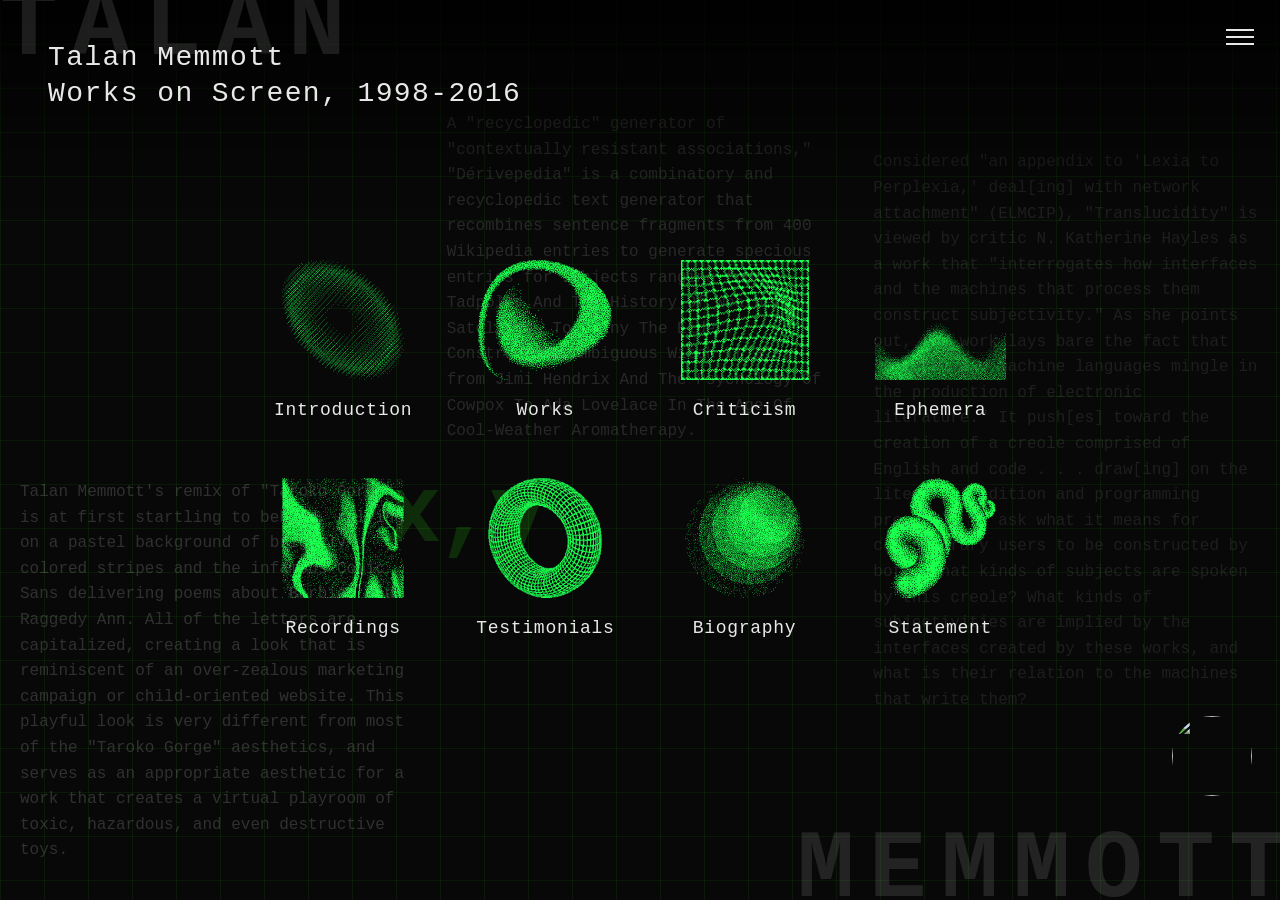
==== commit 7e79c4c0: "Final updates" ====
--- a/index.html
+++ b/index.html
@@ -5,7 +5,7 @@
 	<meta charset="utf-8">
 	<title>Talan Memmott: Works on Screen, 1998-2016 | The NEXT</title>
 	<meta name="description"
-		content="An exhibition of 13 works of net art by Talan Memmott held by The NEXT, exploring the aesthetic of code, language, and code language. Curated by Dene Grigar. 3 March – 27 July 2026.">
+		content="An exhibition of 22 works of net art by Talan Memmott held by The NEXT, exploring the aesthetic of code, language, and code language. Curated by Dene Grigar. July 15 - December 15, 2026.">
 	<meta name="viewport" content="width=device-width, initial-scale=1">
 	<link rel="stylesheet" type="text/css" href="css/reset.css">
 	<link rel="stylesheet" type="text/css" href="css/styles.css">
--- a/css/styles.css
+++ b/css/styles.css
@@ -1349,9 +1349,15 @@
 
 .recordings-grid {
   display: grid;
-  grid-template-columns: repeat(3, 1fr);
+  grid-template-columns: repeat(4, 1fr);
   gap: 1rem;
   width: 100%;
+}
+
+@media (max-width: 900px) {
+  .recordings-grid {
+    grid-template-columns: repeat(2, 1fr);
+  }
 }
 
 @media (max-width: 600px) {
@@ -1364,7 +1370,7 @@
   width: 100%;
   aspect-ratio: 16 / 9;
   display: block;
-  border: 0;
+  border: 1px solid var(--green);
   background: #000;
 }
 
@@ -1379,6 +1385,47 @@
 .intro-video-wrap {
   width: 100%;
   max-width: 780px;
+}
+
+.video-poster {
+  display: block;
+  position: relative;
+  width: 100%;
+  aspect-ratio: 16 / 9;
+  padding: 0;
+  border: 1px solid var(--green);
+  background: #000;
+  cursor: pointer;
+}
+
+.video-poster-img {
+  width: 100%;
+  height: 100%;
+  display: block;
+  object-fit: cover;
+}
+
+.video-play-icon {
+  position: absolute;
+  top: 50%;
+  left: 50%;
+  width: 4rem;
+  height: 4rem;
+  transform: translate(-50%, -50%);
+  border-radius: 50%;
+  background: rgba(0, 0, 0, 0.55);
+  pointer-events: none;
+}
+
+.video-play-icon::before {
+  content: '';
+  position: absolute;
+  top: 50%;
+  left: 55%;
+  transform: translate(-50%, -50%);
+  border-style: solid;
+  border-width: 0.9rem 0 0.9rem 1.5rem;
+  border-color: transparent transparent transparent #fff;
 }
 
 .video-figure {
@@ -1763,7 +1810,7 @@
 
 #ep-modal-caption {
   margin-top: 0.4rem;
-  font-size: 0.85rem;
+  font-size: 1rem;
   line-height: 1.4;
   color: var(--text-muted, rgba(255, 255, 255, 0.7));
 }
